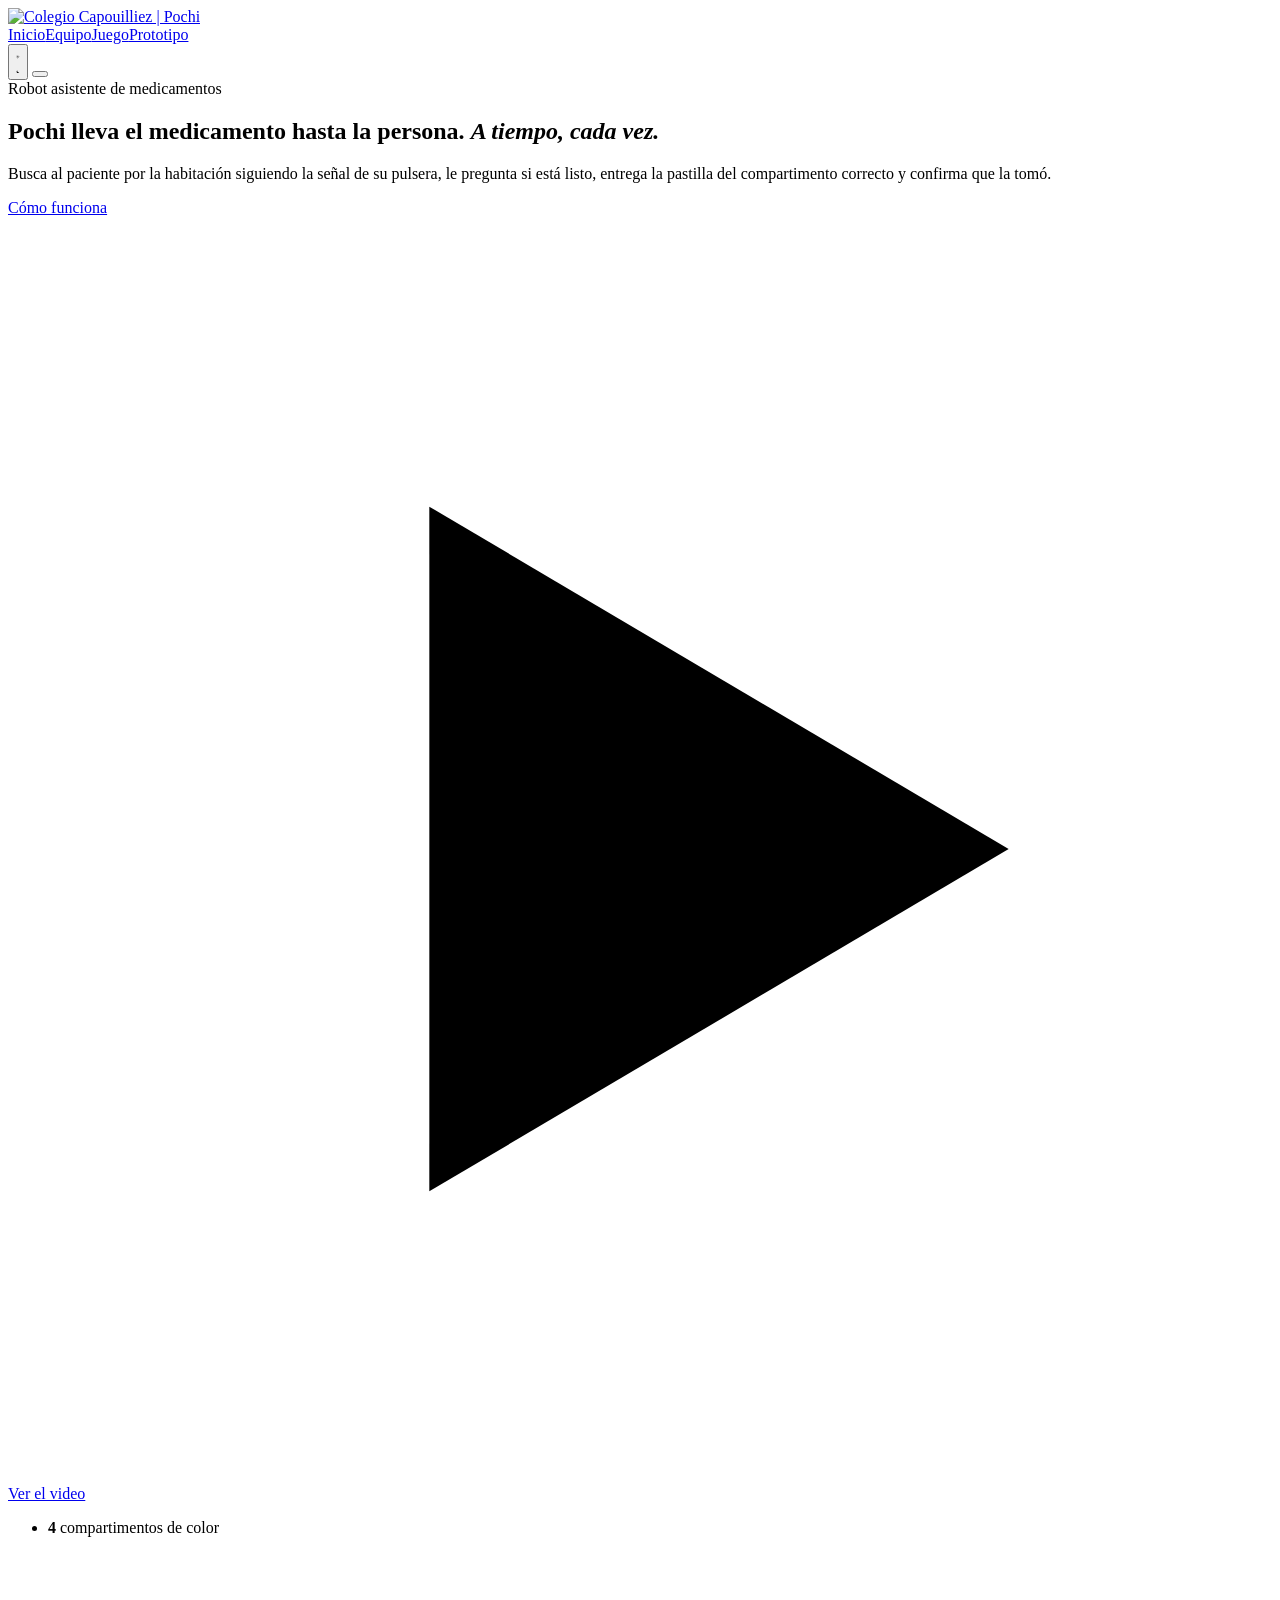
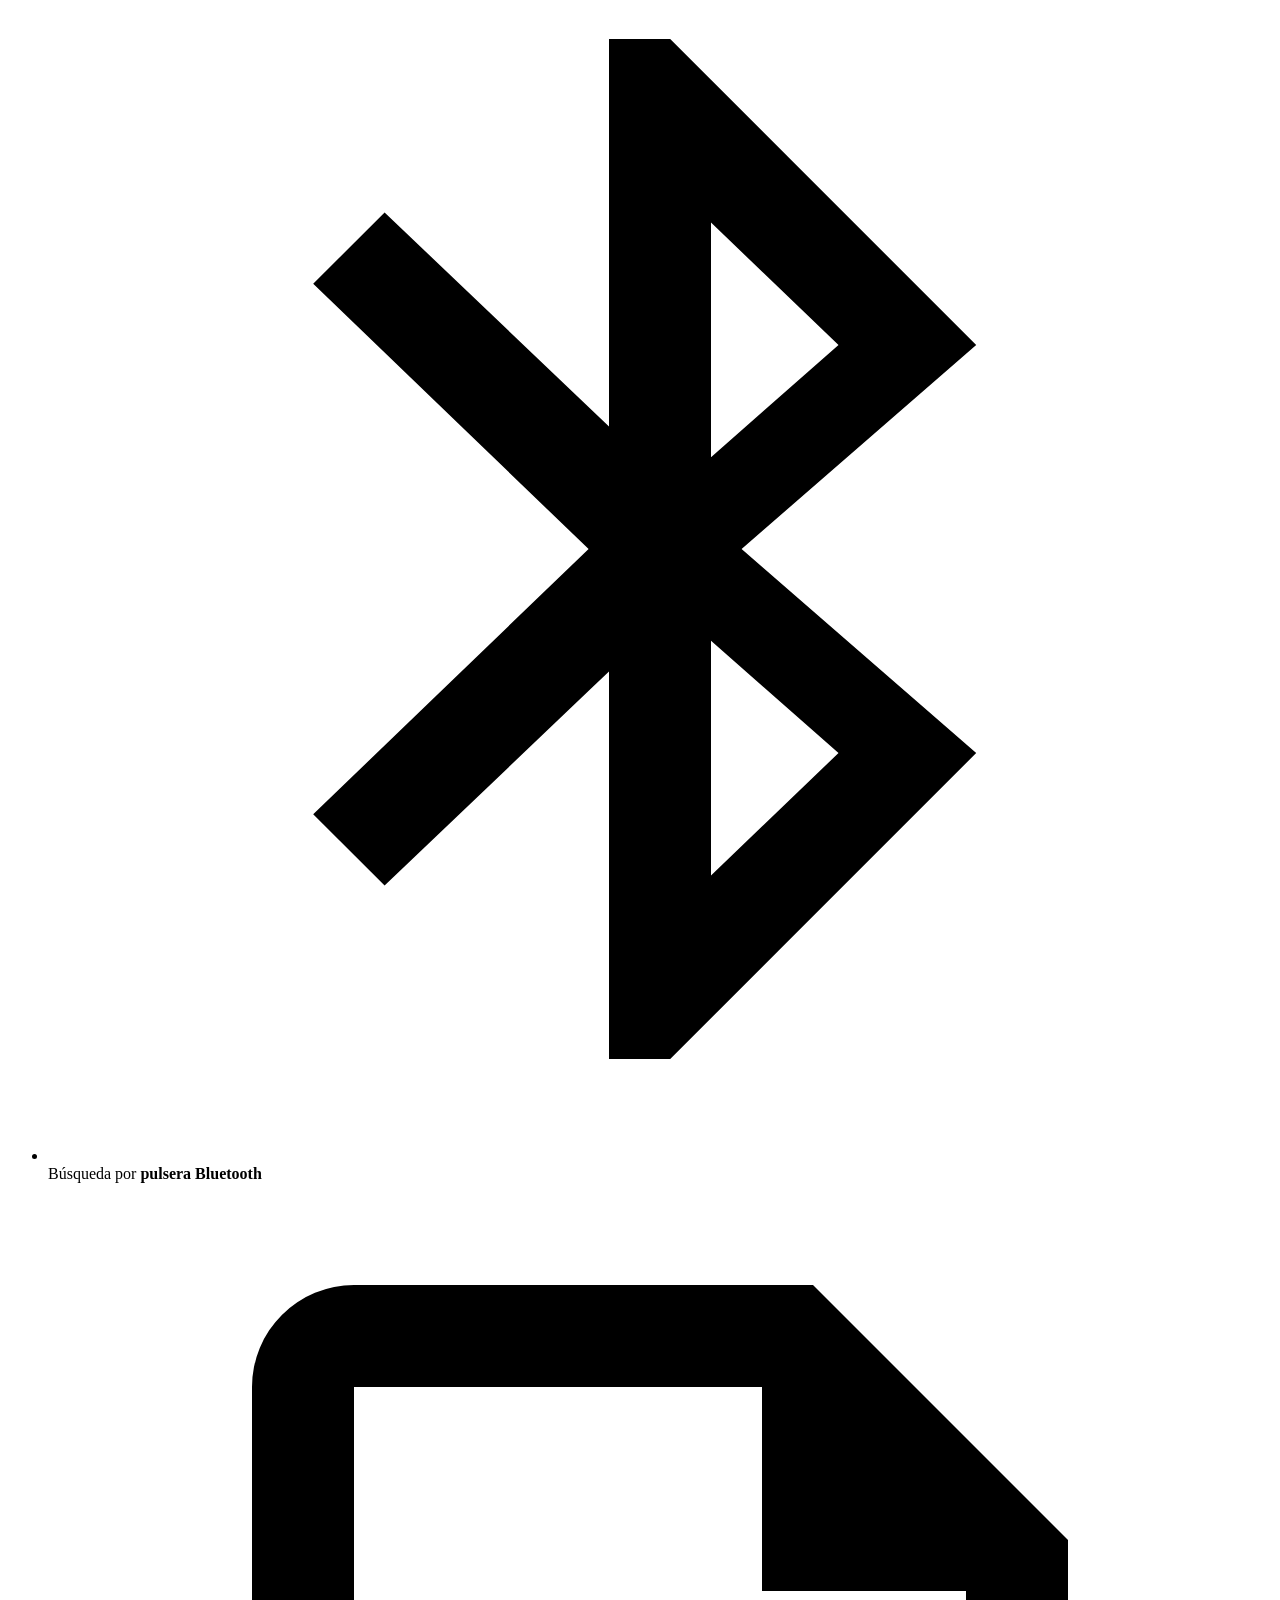
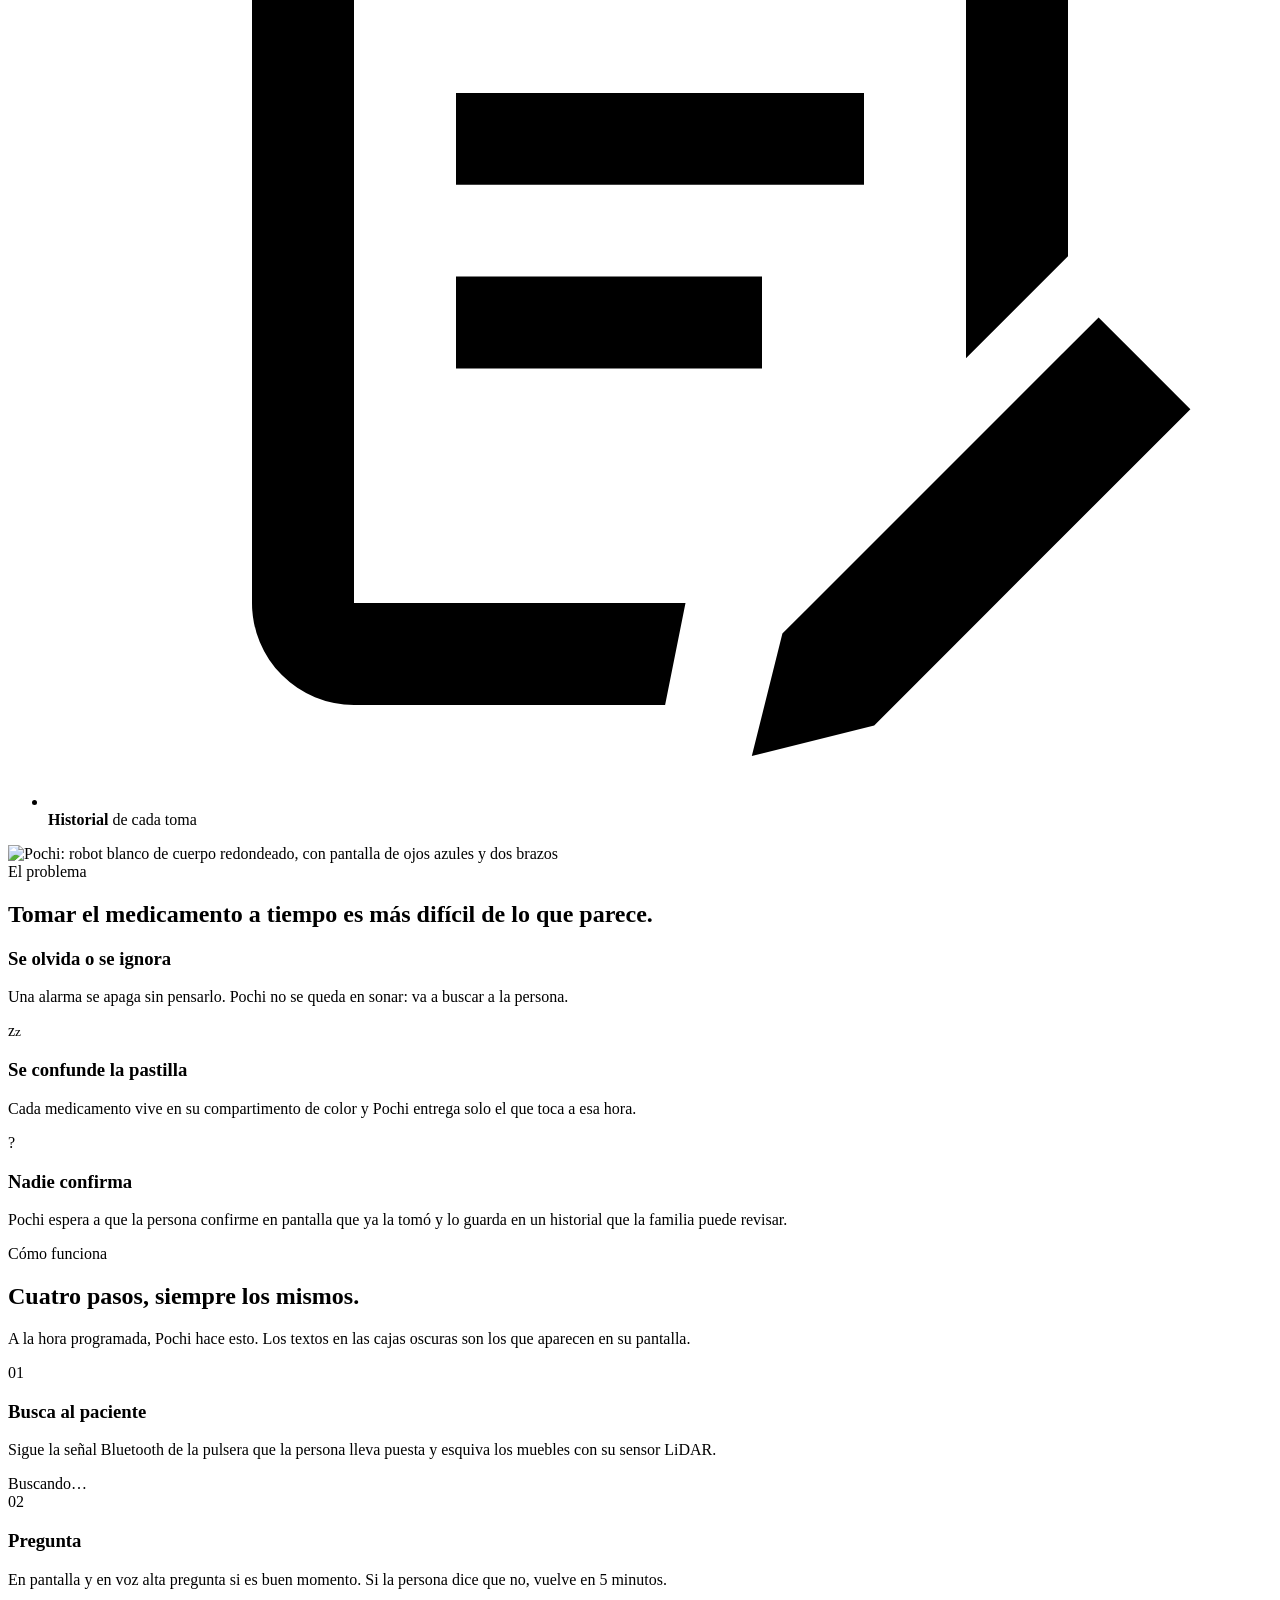
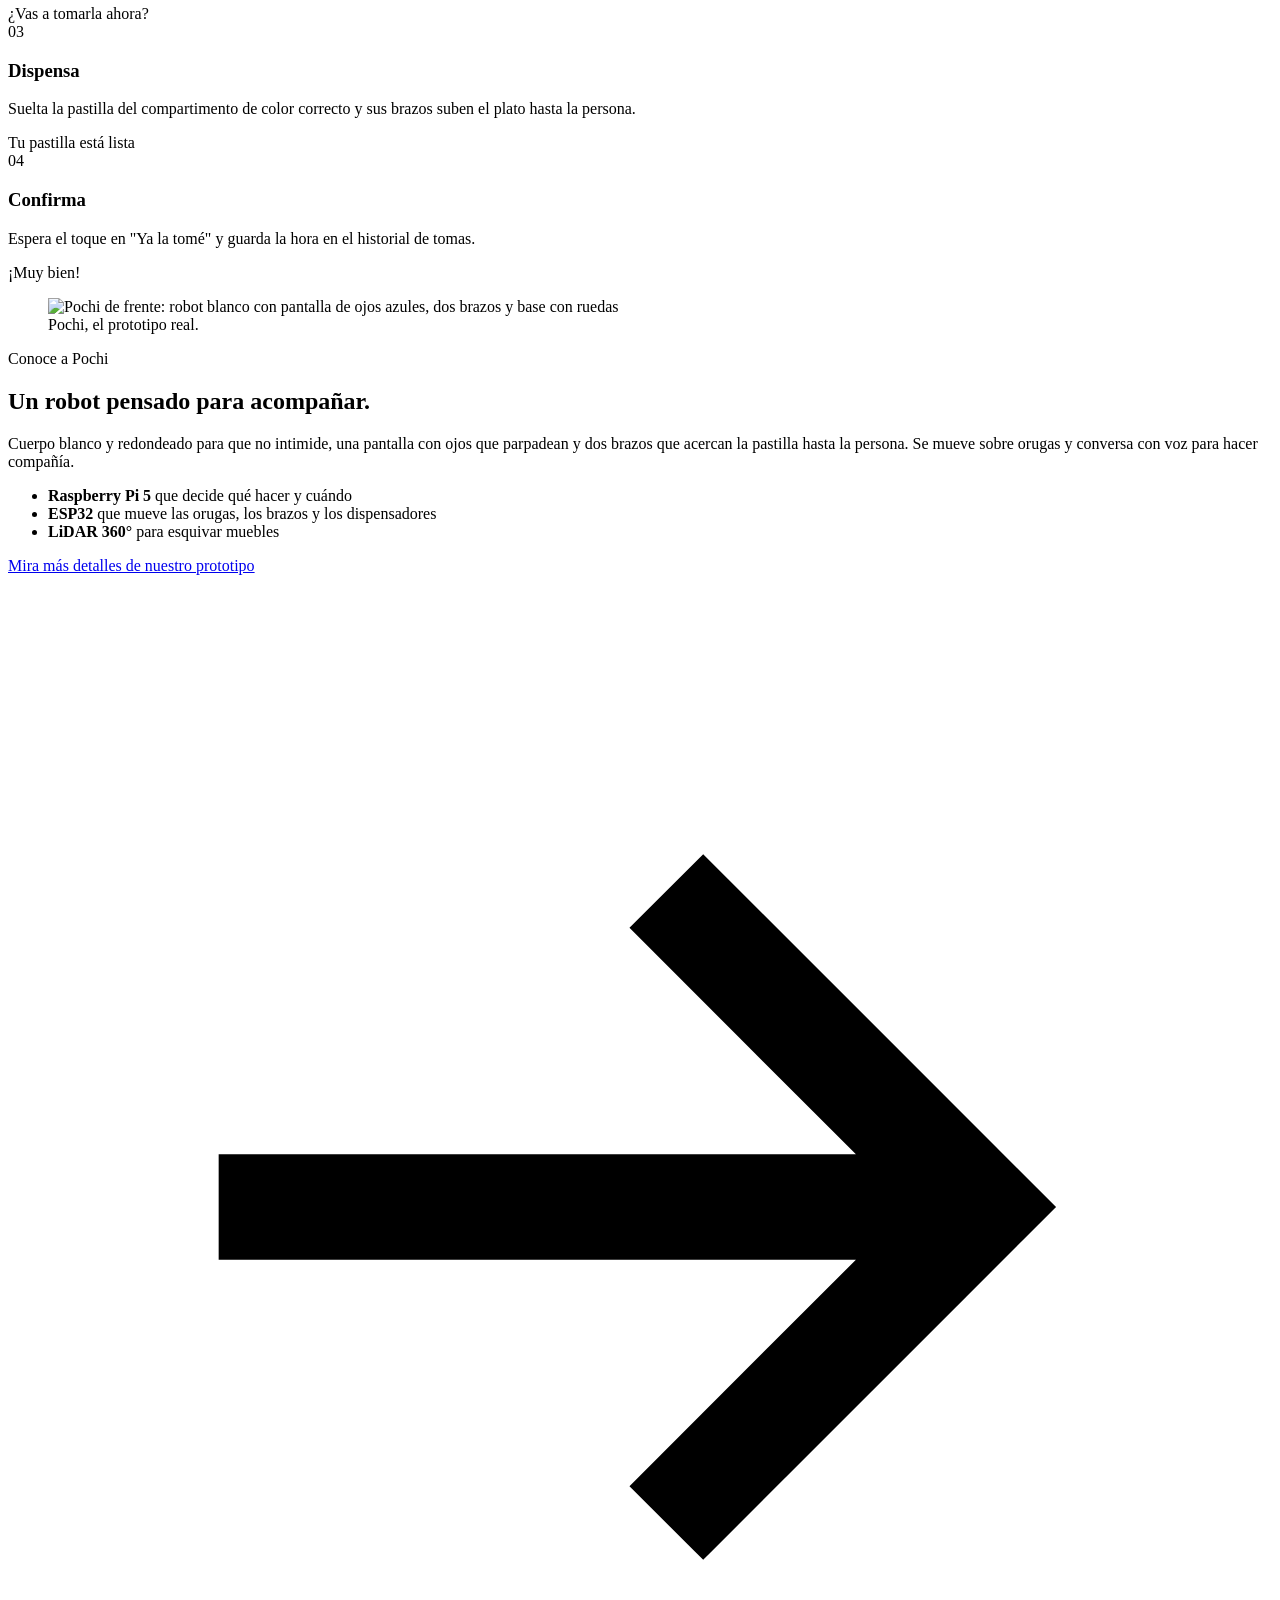
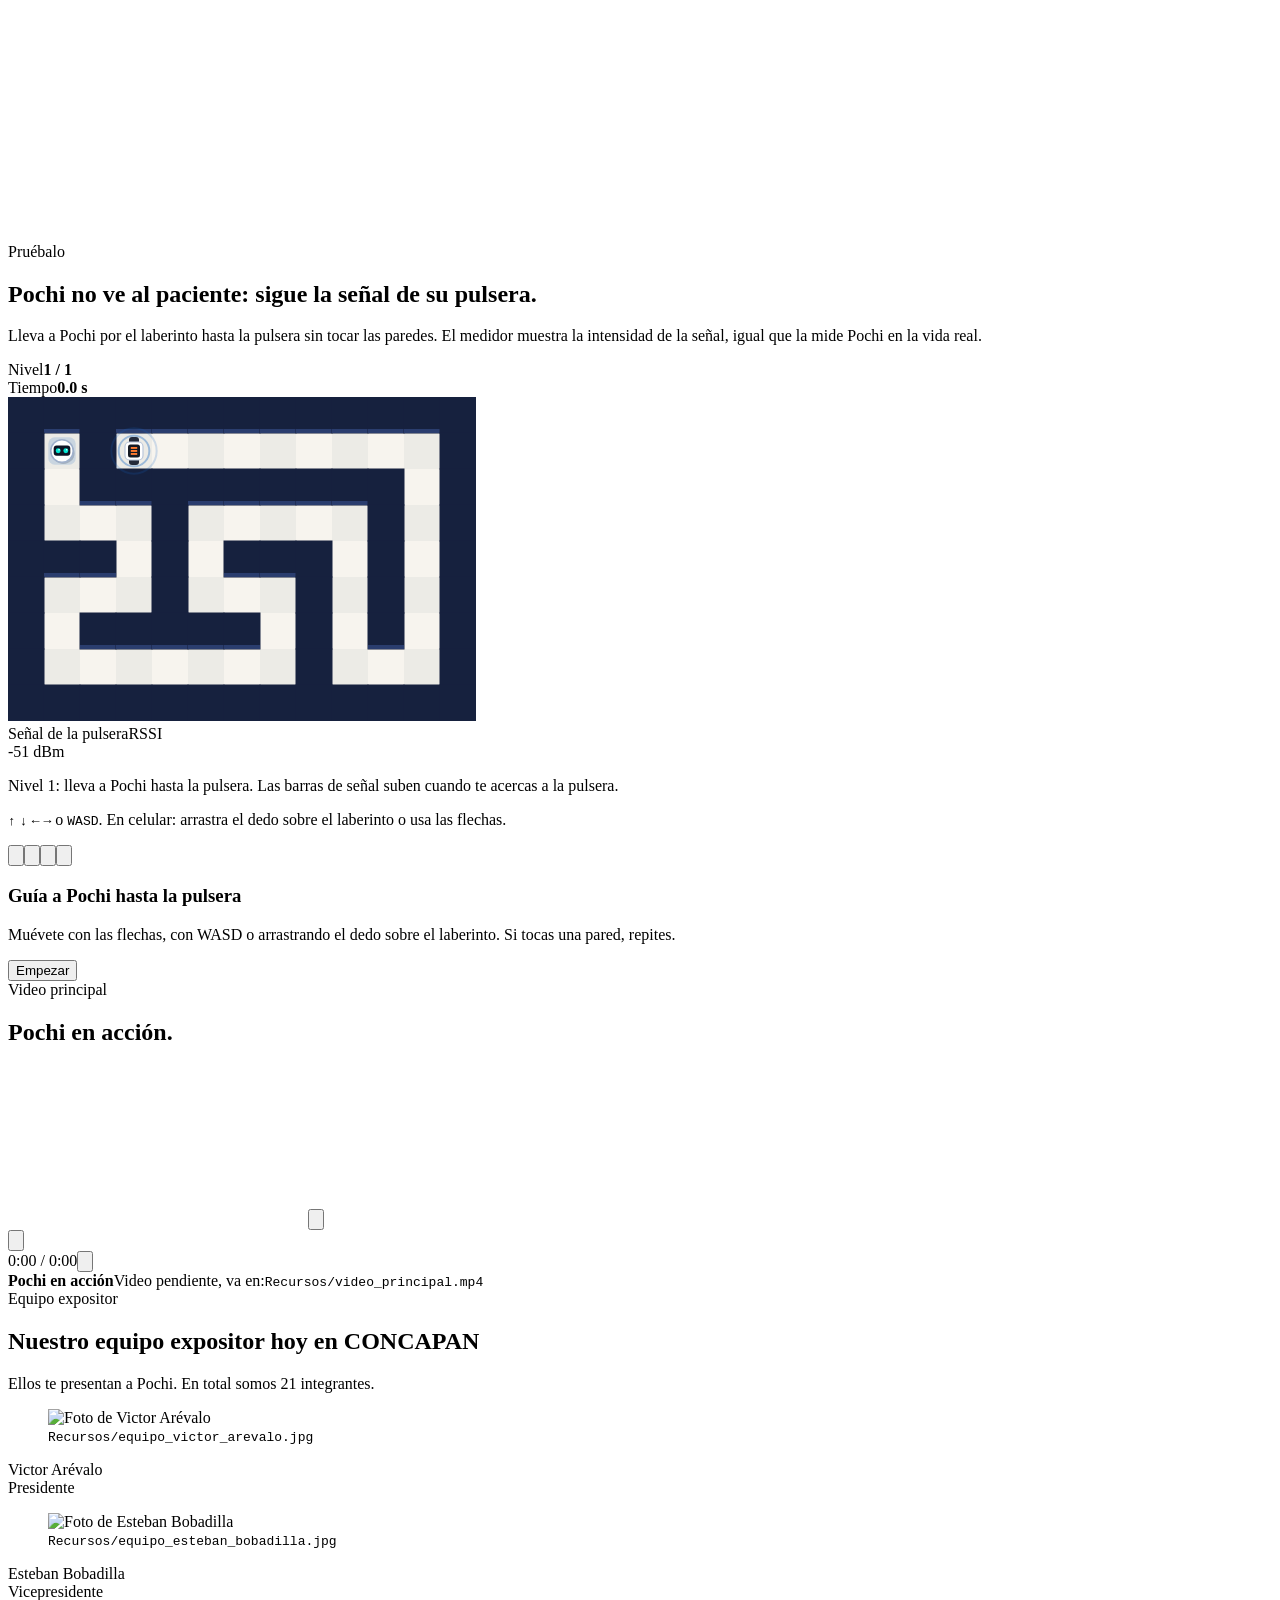
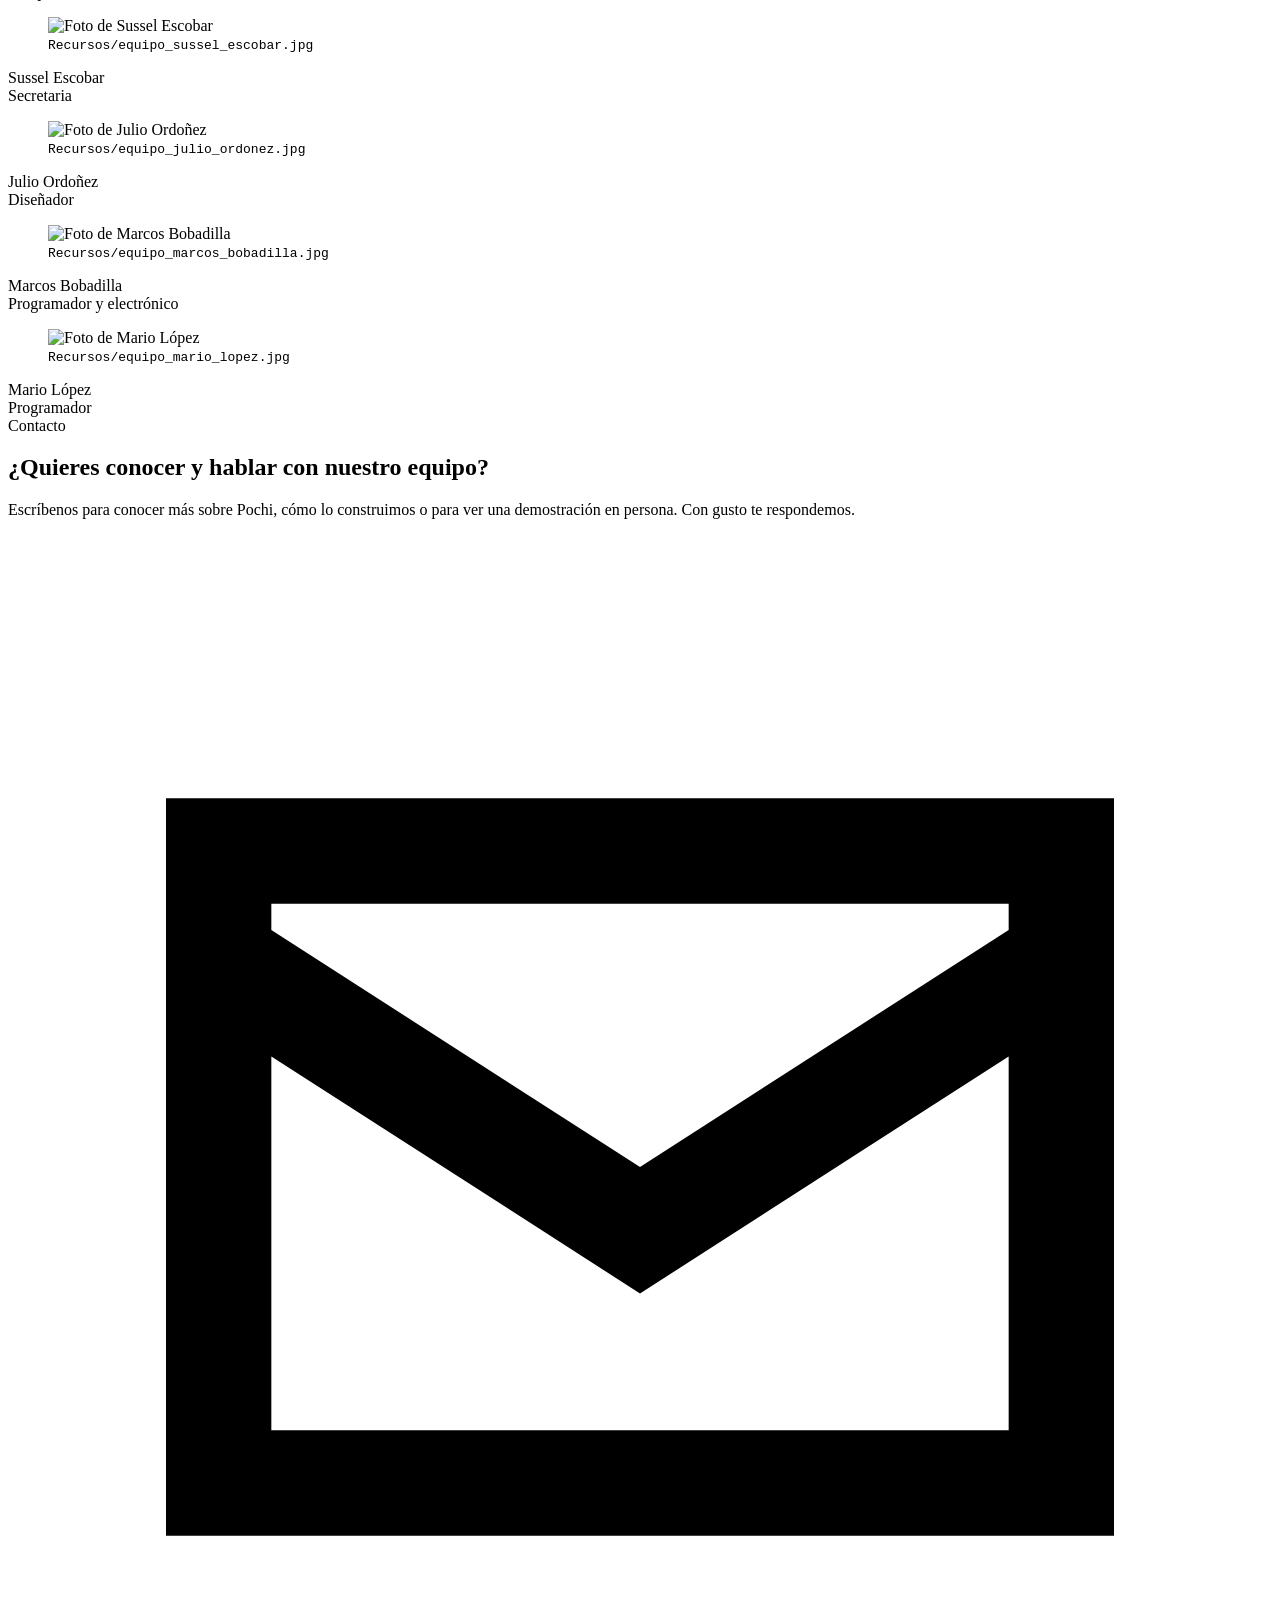
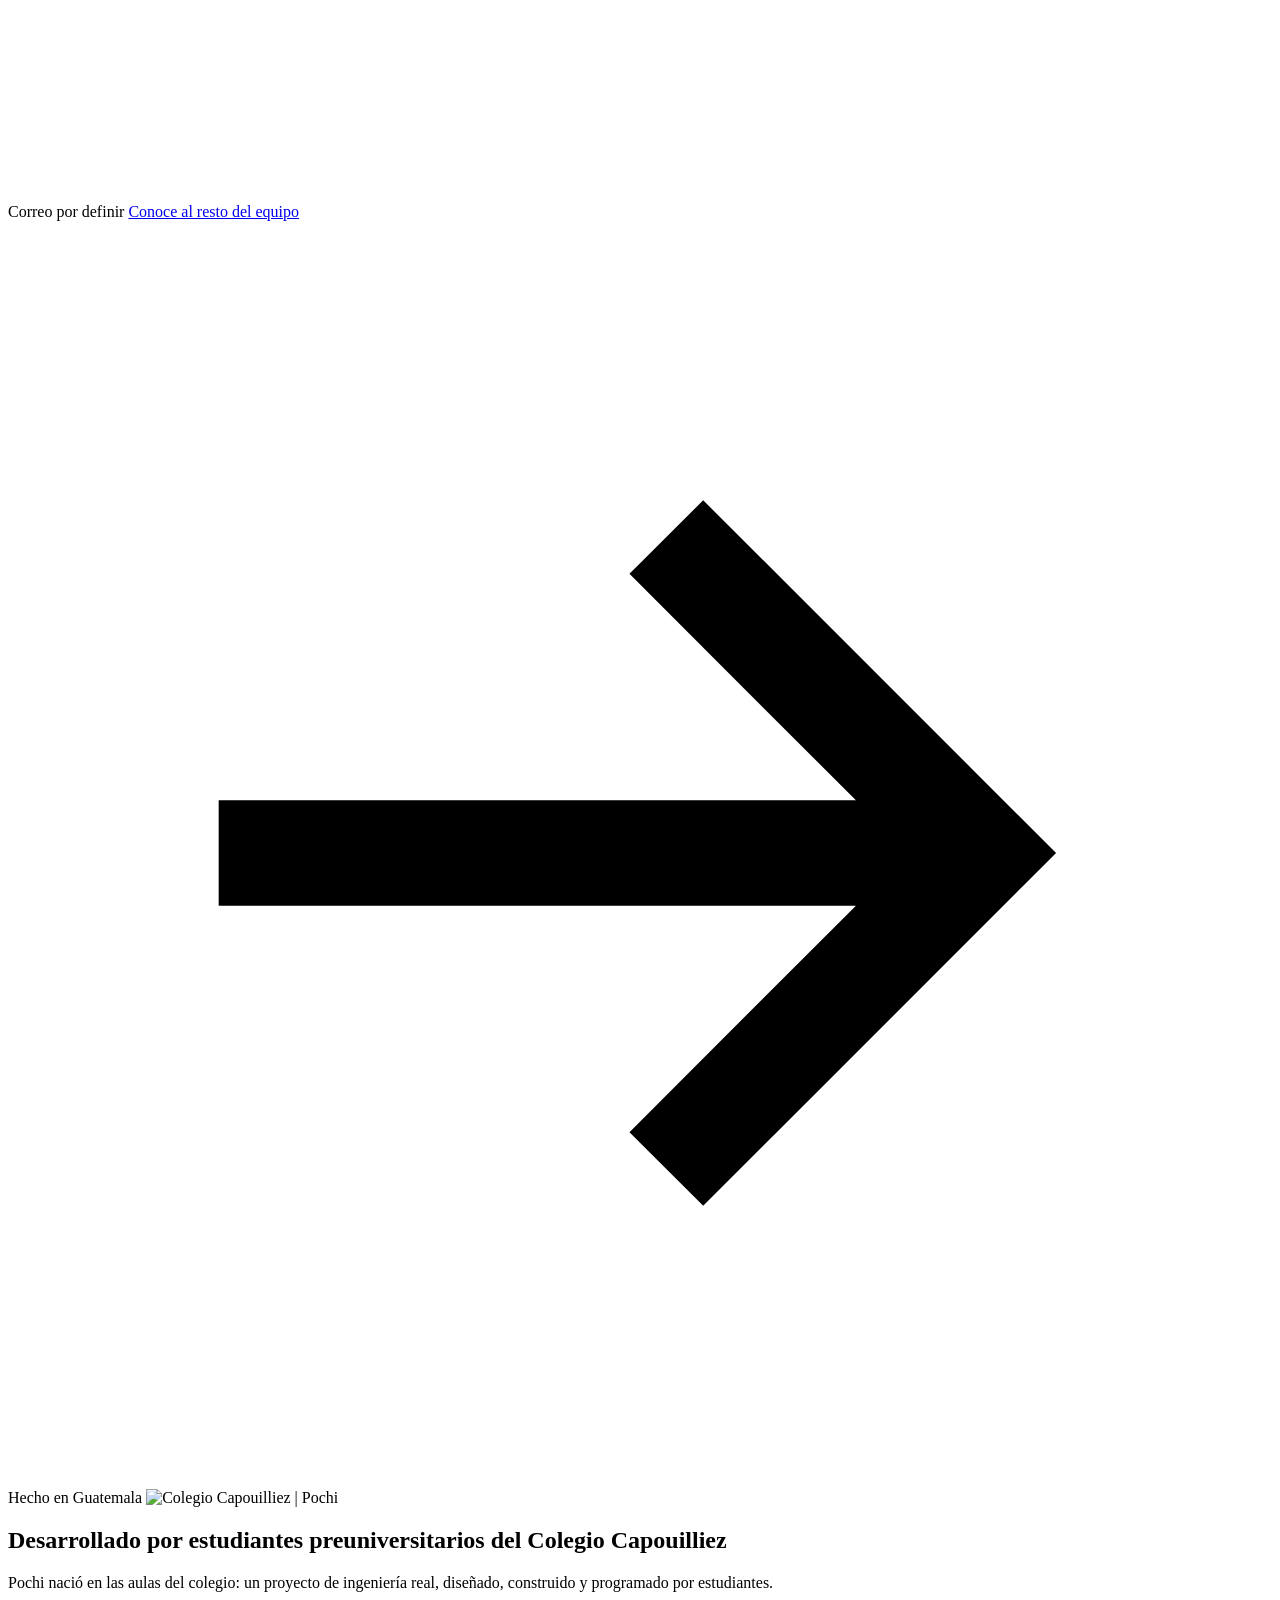
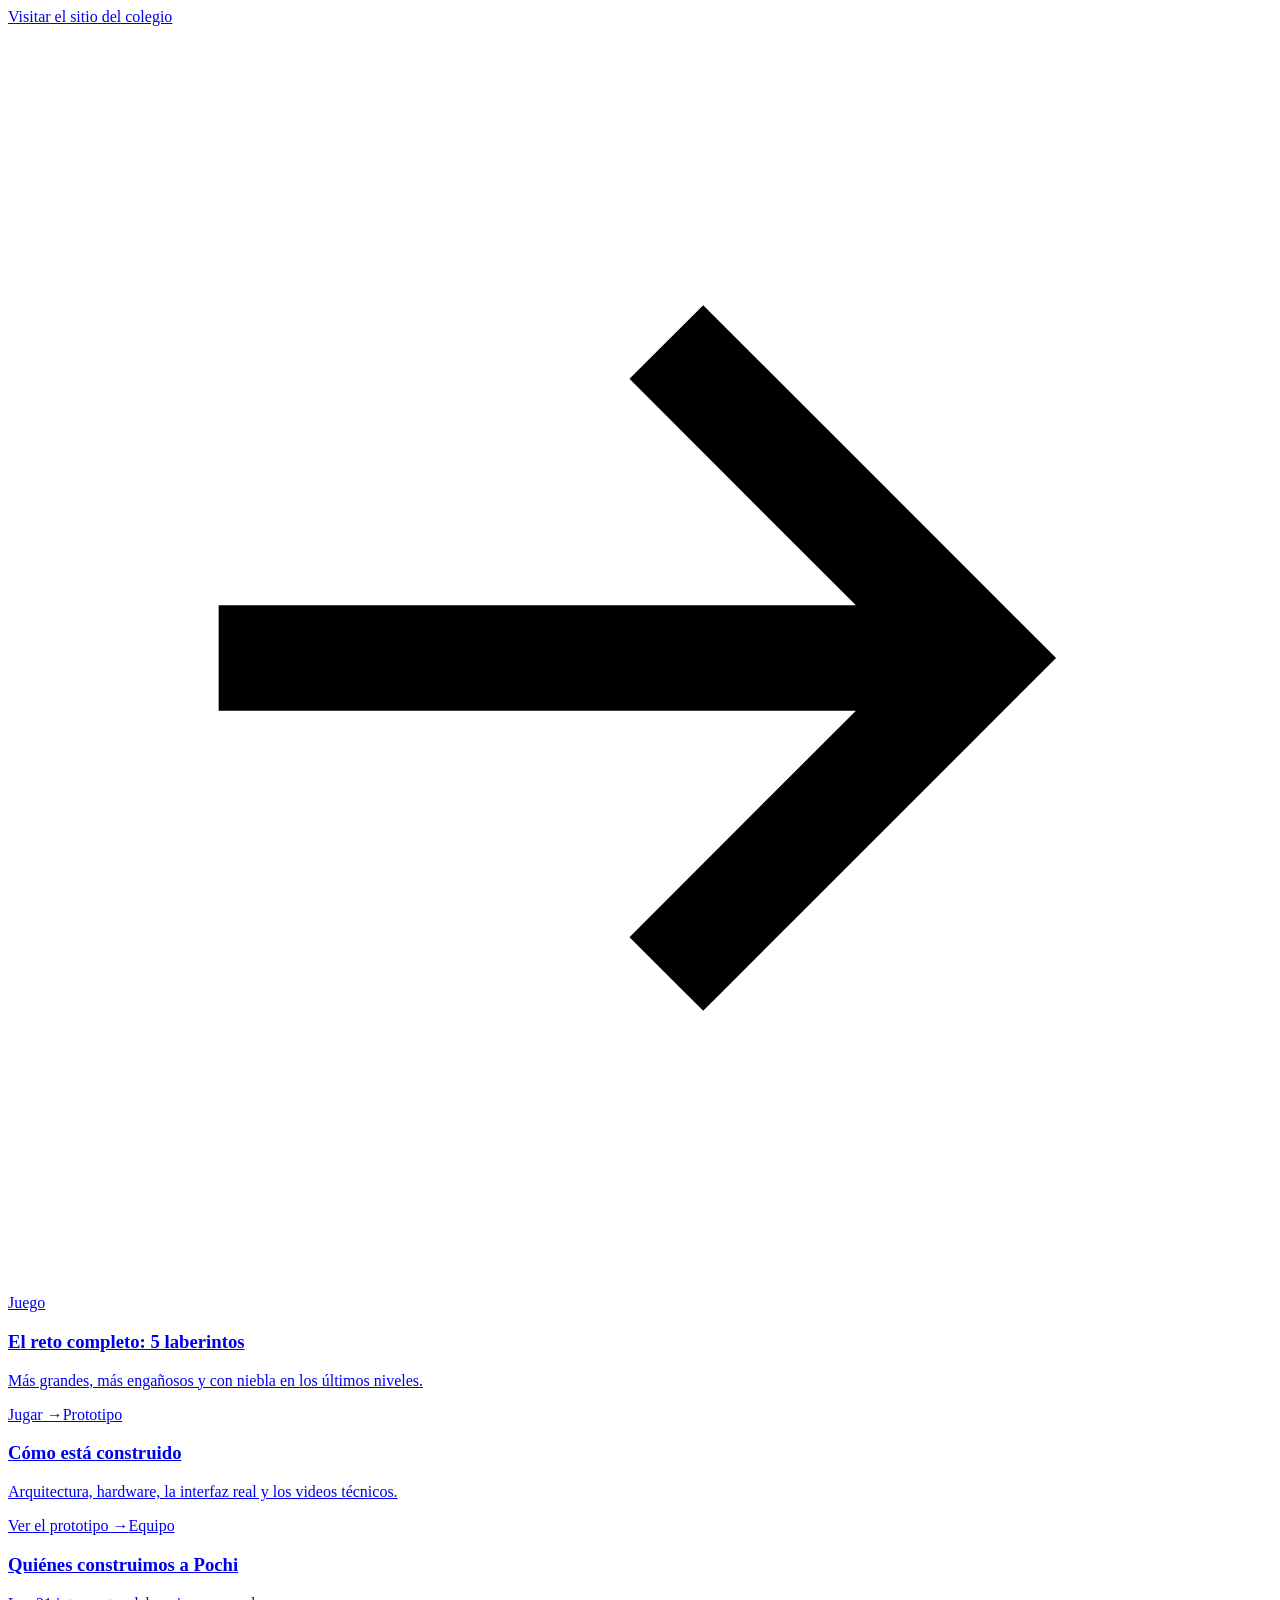
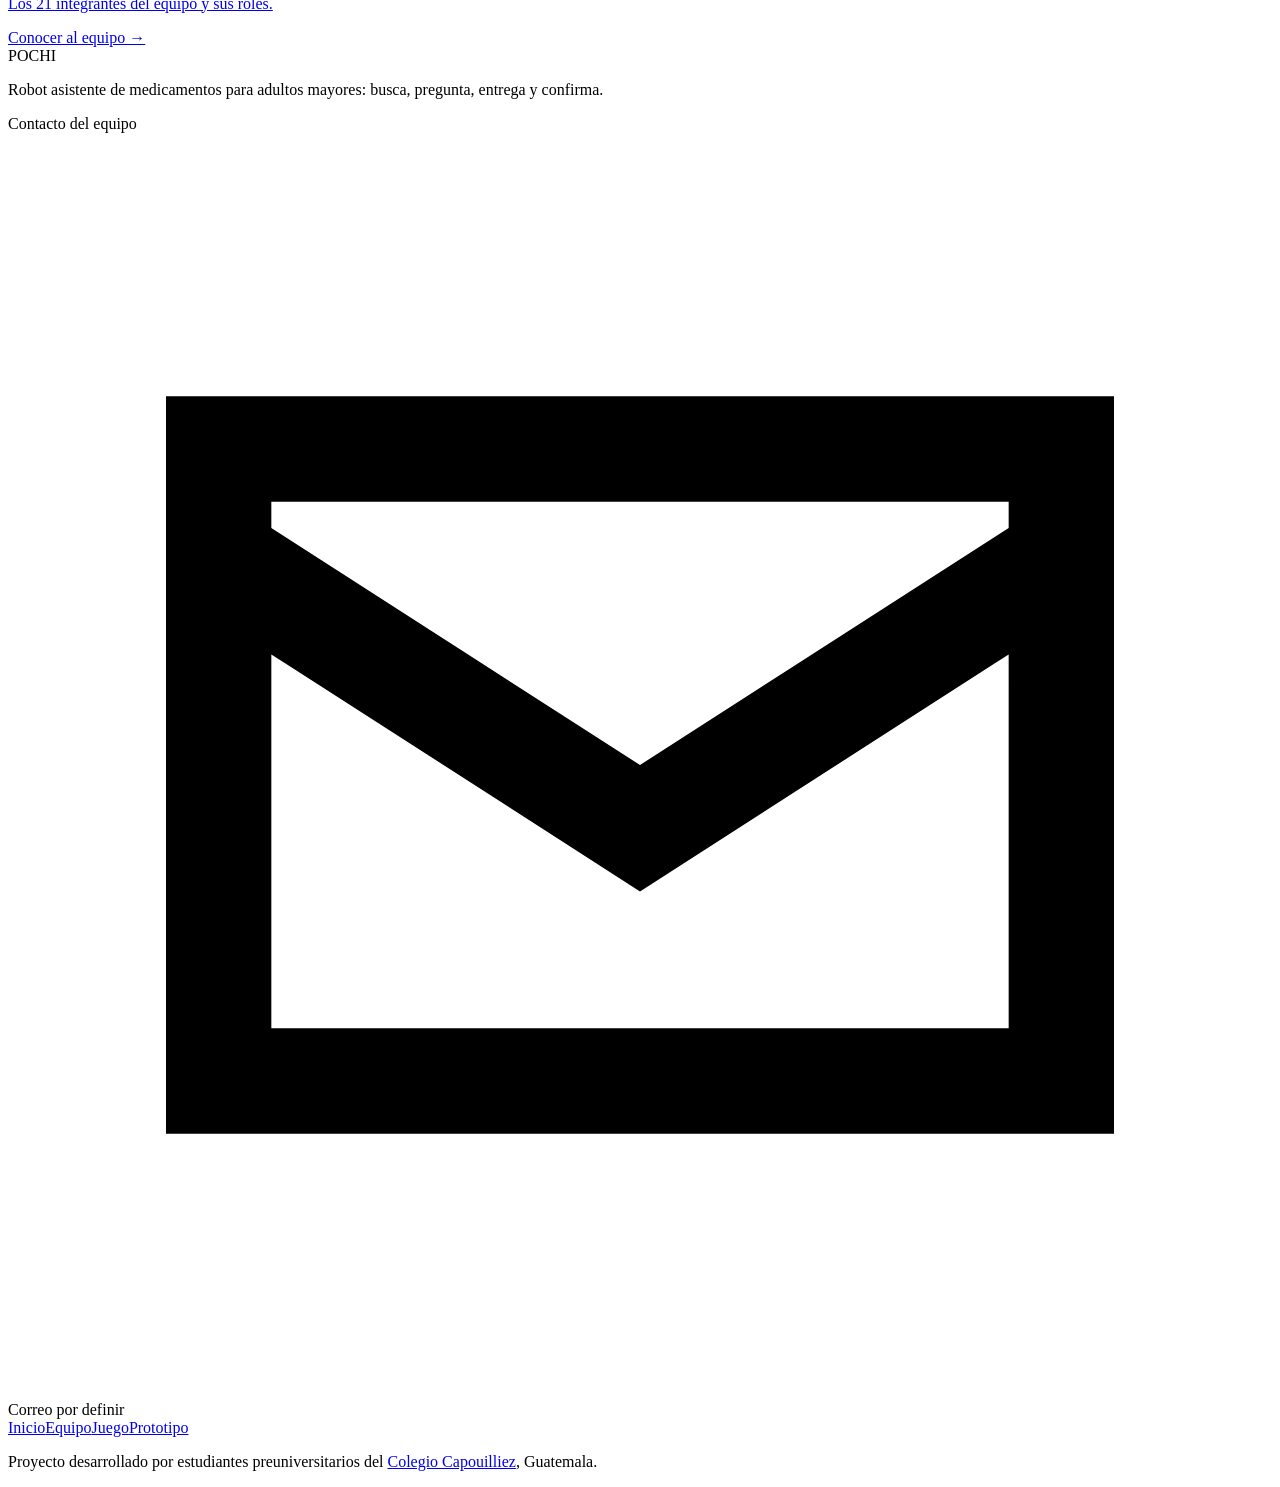
==== index.html @ cd53b0e2 "Add files via upload" ====
<!doctype html>
<html lang="es">
<head>
<meta charset="utf-8">
<meta name="viewport" content="width=device-width, initial-scale=1, viewport-fit=cover">
<meta name="claude:viewport-fit-sides" content="cover">
<title>Pochi</title>
<script>
/* Modo sol/luna guardado: se aplica antes de pintar para que no parpadee. */
(function(){ var m = 'sol'; try{ m = localStorage.getItem('pochi_modo') || 'sol'; }catch(e){}
  document.documentElement.setAttribute('data-modo', m === 'luna' ? 'luna' : 'sol');
  document.documentElement.classList.add('js'); })();
</script>
<meta name="description" content="Pochi: robot asistente que lleva el medicamento hasta el adulto mayor, a tiempo.">
<meta name="theme-color" content="#0f2a5c">
<link rel="preconnect" href="https://fonts.googleapis.com">
<link rel="preconnect" href="https://fonts.gstatic.com" crossorigin>
<link rel="stylesheet" href="https://fonts.googleapis.com/css2?family=Atkinson+Hyperlegible:ital,wght@0,400;0,700;1,400&family=JetBrains+Mono:wght@500;700&family=Lexend:wght@400;500;600;700&display=swap">
<link rel="stylesheet" href="css/comun.css">
<link rel="stylesheet" href="css/inicio.css">
</head>
<body>
<!-- ============ PANTALLA DE CARGA: la pantalla de Pochi parpadeando + barra azul (1.5 s) ============
     Recrea las dos imágenes de referencia de la pantalla real:
     ojos abiertos (círculo turquesa) y parpadeo (línea turquesa). -->
<div class="intro" id="intro" aria-hidden="true">
  <div class="intro-screen">
    <div class="intro-eyes" id="introEyes">
      <span class="ieye"><i></i></span>
      <span class="ieye"><i></i></span>
    </div>
  </div>
  <div class="intro-bar"><i id="introFill"></i></div>
</div>
<script>
/* Decide ANTES de pintar si se reproduce: primera entrada al inicio en
   esta visita, o se llegó tocando el logo del header. */
(function(){
  var play = location.hash === '#intro';
  try{ if(sessionStorage.getItem('pochi_intro') === '1'){ play = true; sessionStorage.removeItem('pochi_intro'); } }catch(e){}
  try{ if(!sessionStorage.getItem('pochi_intro_visto')){ play = true; } }catch(e){ play = true; }
  if(play){
    document.documentElement.classList.add('play-intro');
    document.getElementById('intro').classList.add('run');
  }
})();
</script>

<header class="site">
  <div class="nav-row">
    <a href="index.html#intro" class="brand" data-intro aria-label="Inicio: Colegio Capouilliez y Pochi">
      <img src="Recursos/logo_header.png" alt="Colegio Capouilliez | Pochi" width="663" height="128">
    </a>
    <nav class="links" id="navLinks" aria-label="Principal"><a href="index.html" aria-current="page">Inicio</a><a href="equipo.html">Equipo</a><a href="juego.html">Juego</a><a href="prototipo.html">Prototipo</a></nav>
    <div class="nav-tools">
      <button class="mode-toggle" id="modeToggle" type="button" aria-pressed="false" aria-label="Cambiar a modo luna" title="Cambiar a modo luna">
        <span class="knob" aria-hidden="true"></span>
        <span class="ico sun" aria-hidden="true"><svg viewBox="0 0 24 24"><circle cx="12" cy="12" r="4.6"/><path d="M11 1h2v3.2h-2zM11 19.8h2V23h-2zM1 11h3.2v2H1zM19.8 11H23v2h-3.2zM4.1 5.5l1.4-1.4 2.3 2.3-1.4 1.4zM16.2 17.6l1.4-1.4 2.3 2.3-1.4 1.4zM4.1 18.5l2.3-2.3 1.4 1.4-2.3 2.3zM16.2 6.4l2.3-2.3 1.4 1.4-2.3 2.3z"/></svg></span>
        <span class="ico moon" aria-hidden="true"><svg viewBox="0 0 24 24"><path d="M20.5 14.6A8.5 8.5 0 0 1 9.4 3.5a8.6 8.6 0 1 0 11.1 11.1z"/></svg></span>
      </button>
      <button class="nav-toggle" id="navToggle" type="button" aria-expanded="false" aria-controls="navLinks" aria-label="Abrir menú"><span></span><span></span><span></span></button>
    </div>
  </div>
</header>
<main id="contenido">
<div class="wrap">
  <section class="hero" aria-labelledby="titulo">
    <div class="reveal">
      <span class="eyebrow">Robot asistente de medicamentos</span>
      <h1 id="titulo">Pochi lleva el medicamento hasta la persona. <em>A tiempo, cada vez.</em></h1>
      <p class="lead">Busca al paciente por la habitación siguiendo la señal de su pulsera, le pregunta si está listo, entrega la pastilla del compartimento correcto y confirma que la tomó.</p>
      <div class="cta-row">
        <a class="btn btn-primary" href="#como-funciona">Cómo funciona</a>
        <a class="btn btn-ghost" href="#video"><svg viewBox="0 0 24 24" aria-hidden="true"><path d="M8 5.5v13l11-6.5z"/></svg>Ver el video</a>
      </div>
      <ul class="hero-facts">
        <li class="fact-comp"><span><b>4</b> compartimentos de color</span>
          <span class="comp-dots" aria-label="Verde, marrón, rojo y morado"><i style="--c:#2e9e4f" title="Verde"></i><i style="--c:#8b5a2b" title="Marrón"></i><i style="--c:#e53935" title="Rojo"></i><i style="--c:#7b3fbf" title="Morado"></i></span></li>
        <li><svg class="fact-ico bt" viewBox="0 0 24 24" aria-hidden="true"><path d="M11 2h1.2l6 6-4.6 4 4.6 4-6 6H11v-7.6l-4.4 4.2-1.4-1.4 5.4-5.2-5.4-5.2 1.4-1.4L11 9.6zm2 3.6v4.6l2.5-2.2zm0 8.2v4.6l2.5-2.4z"/></svg><span>Búsqueda por <b>pulsera Bluetooth</b></span></li>
        <li><svg class="fact-ico" viewBox="0 0 24 24" aria-hidden="true"><path d="M6 2h9l5 5v6.2l-2 2V8h-4V4H6v16h6.5l-.4 2H6a2 2 0 0 1-2-2V4a2 2 0 0 1 2-2zm2 8h8v1.8H8zm0 3.6h6v1.8H8zM20.6 14.4l1.8 1.8-6.2 6.2-2.4.6.6-2.4z"/></svg><span><b>Historial</b> de cada toma</span></li>
      </ul>
    </div>
    <div class="hero-visual reveal">
      <img class="hero-photo" src="Recursos/pochi_hero.png" alt="Pochi: robot blanco de cuerpo redondeado, con pantalla de ojos azules y dos brazos" loading="lazy">
    </div>
  </section>

  <section class="section tight" aria-labelledby="t-problema">
    <div class="reveal">
      <span class="eyebrow">El problema</span>
      <h2 class="h2" id="t-problema">Tomar el medicamento a tiempo es más difícil de lo que parece.</h2>
    </div>
    <div class="grid-3">
      <article class="card pad prob reveal"><h3>Se olvida o se ignora</h3><p>Una alarma se apaga sin pensarlo. Pochi no se queda en sonar: va a buscar a la persona.</p>
        <div class="ill ill-clock" aria-hidden="true"><span class="bell l"></span><span class="bell r"></span><span class="face"><i class="hh"></i><i class="mh"></i></span><span class="leg l"></span><span class="leg r"></span><span class="zz">z<small>z</small></span></div></article>
      <article class="card pad prob reveal"><h3>Se confunde la pastilla</h3><p>Cada medicamento vive en su compartimento de color y Pochi entrega solo el que toca a esa hora.</p>
        <div class="ill ill-pills" aria-hidden="true"><span class="cap" style="--a:#2e9e4f;--b:#bfe8cc;--r:-28deg;--x:-46px"></span><span class="cap" style="--a:#e53935;--b:#ffd0cc;--r:8deg;--x:0px"></span><span class="cap" style="--a:#7b3fbf;--b:#e2d1f5;--r:38deg;--x:46px"></span><span class="q">?</span></div></article>
      <article class="card pad prob reveal"><h3>Nadie confirma</h3><p>Pochi espera a que la persona confirme en pantalla que ya la tomó y lo guarda en un historial que la familia puede revisar.</p>
        <div class="ill ill-list" aria-hidden="true"><span class="clip"></span><span class="row ok"><i></i><b></b></span><span class="row ok"><i></i><b></b></span><span class="row no"><i></i><b></b></span></div></article>
    </div>
  </section>

  <section class="section" id="como-funciona" aria-labelledby="t-como">
    <div class="reveal">
      <span class="eyebrow">Cómo funciona</span>
      <h2 class="h2" id="t-como">Cuatro pasos, siempre los mismos.</h2>
      <p class="lead">A la hora programada, Pochi hace esto. Los textos en las cajas oscuras son los que aparecen en su pantalla.</p>
    </div>
    <div class="steps">
      <article class="card step reveal"><span class="step-n">01</span><h3>Busca al paciente</h3><p>Sigue la señal Bluetooth de la pulsera que la persona lleva puesta y esquiva los muebles con su sensor LiDAR.</p><span class="screen-chip">Buscando…</span></article>
      <article class="card step reveal"><span class="step-n">02</span><h3>Pregunta</h3><p>En pantalla y en voz alta pregunta si es buen momento. Si la persona dice que no, vuelve en 5 minutos.</p><span class="screen-chip">¿Vas a tomarla ahora?</span></article>
      <article class="card step reveal"><span class="step-n">03</span><h3>Dispensa</h3><p>Suelta la pastilla del compartimento de color correcto y sus brazos suben el plato hasta la persona.</p><span class="screen-chip">Tu pastilla está lista</span></article>
      <article class="card step reveal"><span class="step-n">04</span><h3>Confirma</h3><p>Espera el toque en "Ya la tomé" y guarda la hora en el historial de tomas.</p><span class="screen-chip">¡Muy bien!</span></article>
    </div>
  </section>

  <section class="section tight" id="conoce" aria-labelledby="t-conoce">
    <div class="meet">
      <figure class="pochi-frame reveal" data-from="left">
        <img src="Recursos/pochi_frente.jpg" alt="Pochi de frente: robot blanco con pantalla de ojos azules, dos brazos y base con ruedas" loading="lazy" width="969" height="1098">
        <figcaption>Pochi, el prototipo real.</figcaption>
      </figure>
      <div class="meet-text reveal" data-from="right">
        <span class="eyebrow">Conoce a Pochi</span>
        <h2 class="h2" id="t-conoce">Un robot pensado para acompañar.</h2>
        <p class="lead">Cuerpo blanco y redondeado para que no intimide, una pantalla con ojos que parpadean y dos brazos que acercan la pastilla hasta la persona. Se mueve sobre orugas y conversa con voz para hacer compañía.</p>
        <ul class="meet-list">
          <li><b>Raspberry Pi 5</b> que decide qué hacer y cuándo</li>
          <li><b>ESP32</b> que mueve las orugas, los brazos y los dispensadores</li>
          <li><b>LiDAR 360°</b> para esquivar muebles</li>
        </ul>
        <a class="btn btn-primary" href="prototipo.html">Mira más detalles de nuestro prototipo <svg viewBox="0 0 24 24" aria-hidden="true"><path d="M13.2 5.3 19.9 12l-6.7 6.7-1.4-1.4 4.3-4.3H4v-2h12.1l-4.3-4.3z"/></svg></a>
      </div>
    </div>
  </section>

  <section class="section tight" id="demo" aria-labelledby="t-demo">
    <div class="reveal">
      <span class="eyebrow">Pruébalo</span>
      <h2 class="h2" id="t-demo">Pochi no ve al paciente: sigue la señal de su pulsera.</h2>
      <p class="lead">Lleva a Pochi por el laberinto hasta la pulsera sin tocar las paredes. El medidor muestra la intensidad de la señal, igual que la mide Pochi en la vida real.</p>
    </div>
    <div class="game reveal" id="demoGame">
  <div class="g-top">
    <div class="g-stats">
      <div class="g-stat"><span>Nivel</span><b data-g="level">1 / 1</b></div>
      <div class="g-stat"><span>Tiempo</span><b data-g="time">0.0 s</b></div>
      
    </div>
    
  </div>
  <div class="g-body">
    <div class="g-stage"><canvas class="g-canvas" width="468" height="324" aria-label="Laberinto: lleva a Pochi hasta la pulsera sin tocar las paredes"></canvas></div>
    <div class="g-side">
      <div class="g-panel">
        <div class="g-label"><span>Señal de la pulsera</span><span>RSSI</span></div>
        <div class="sig"><div class="sig-bars weak"><i class="on"></i><i></i><i></i><i></i><i></i></div><span class="sig-dbm">−95 dBm</span></div>
      </div>
      <p class="g-msg" aria-live="polite"></p>
      <p class="g-help"><kbd>↑</kbd> <kbd>↓</kbd> <kbd>←</kbd> <kbd>→</kbd> o <kbd>W</kbd><kbd>A</kbd><kbd>S</kbd><kbd>D</kbd>. En celular: arrastra el dedo sobre el laberinto o usa las flechas.</p>
      <div class="dpad" aria-label="Control táctil"><button type="button" data-dir="up" aria-label="Arriba"><svg viewBox="0 0 24 24"><path d="M12 6l7 9H5z"/></svg></button><button type="button" data-dir="left" aria-label="Izquierda"><svg viewBox="0 0 24 24"><path d="M6 12l9-7v14z"/></svg></button><span class="dpad-c"><span class="eyes eyes-sm"><span class="eye"><i></i></span><span class="eye"><i></i></span></span></span><button type="button" data-dir="right" aria-label="Derecha"><svg viewBox="0 0 24 24"><path d="M18 12l-9 7V5z"/></svg></button><button type="button" data-dir="down" aria-label="Abajo"><svg viewBox="0 0 24 24"><path d="M12 18l-7-9h14z"/></svg></button></div>
    </div>
  </div>
  <div class="g-modal" hidden></div>
  
</div>
  </section>

  <section class="section" id="video" aria-labelledby="t-video">
    <div class="reveal">
      <span class="eyebrow">Video principal</span>
      <h2 class="h2" id="t-video">Pochi en acción.</h2>
    </div>
    <div class="reveal" style="margin-top:28px">
      <div class="player" data-src="Recursos/video_principal.mp4" data-poster="Recursos/video_principal_portada.jpg" data-title="Pochi en acción"></div>
    </div>
  </section>

  <section class="section tight" aria-labelledby="t-equipo">
    <div class="reveal">
      <span class="eyebrow">Equipo expositor</span>
      <h2 class="h2" id="t-equipo">Nuestro equipo expositor hoy en CONCAPAN</h2>
      <p class="lead">Ellos te presentan a Pochi. En total somos 21 integrantes.</p>
    </div>
    <div class="team-grid expo"><article class="card member reveal"><figure class="media"><img src="Recursos/equipo_victor_arevalo.jpg" alt="Foto de Victor Arévalo" loading="lazy" onerror="this.parentNode.classList.add('missing')"><figcaption class="media-missing"><code>Recursos/equipo_victor_arevalo.jpg</code></figcaption></figure><div><div class="member-name">Victor Arévalo</div><span class="member-role">Presidente</span></div></article><article class="card member reveal"><figure class="media"><img src="Recursos/equipo_esteban_bobadilla.jpg" alt="Foto de Esteban Bobadilla" loading="lazy" onerror="this.parentNode.classList.add('missing')"><figcaption class="media-missing"><code>Recursos/equipo_esteban_bobadilla.jpg</code></figcaption></figure><div><div class="member-name">Esteban Bobadilla</div><span class="member-role">Vicepresidente</span></div></article><article class="card member reveal"><figure class="media"><img src="Recursos/equipo_sussel_escobar.jpg" alt="Foto de Sussel Escobar" loading="lazy" onerror="this.parentNode.classList.add('missing')"><figcaption class="media-missing"><code>Recursos/equipo_sussel_escobar.jpg</code></figcaption></figure><div><div class="member-name">Sussel Escobar</div><span class="member-role">Secretaria</span></div></article><article class="card member reveal"><figure class="media"><img src="Recursos/equipo_julio_ordonez.jpg" alt="Foto de Julio Ordoñez" loading="lazy" onerror="this.parentNode.classList.add('missing')"><figcaption class="media-missing"><code>Recursos/equipo_julio_ordonez.jpg</code></figcaption></figure><div><div class="member-name">Julio Ordoñez</div><span class="member-role">Diseñador</span></div></article><article class="card member reveal"><figure class="media"><img src="Recursos/equipo_marcos_bobadilla.jpg" alt="Foto de Marcos Bobadilla" loading="lazy" onerror="this.parentNode.classList.add('missing')"><figcaption class="media-missing"><code>Recursos/equipo_marcos_bobadilla.jpg</code></figcaption></figure><div><div class="member-name">Marcos Bobadilla</div><span class="member-role">Programador y electrónico</span></div></article><article class="card member reveal"><figure class="media"><img src="Recursos/equipo_mario_lopez.jpg" alt="Foto de Mario López" loading="lazy" onerror="this.parentNode.classList.add('missing')"><figcaption class="media-missing"><code>Recursos/equipo_mario_lopez.jpg</code></figcaption></figure><div><div class="member-name">Mario López</div><span class="member-role">Programador</span></div></article></div>
    <div class="contact-panel reveal">
      <div class="cp-text">
        <span class="eyebrow">Contacto</span>
        <h2 class="h2">¿Quieres conocer y hablar con nuestro equipo?</h2>
        <p>Escríbenos para conocer más sobre Pochi, cómo lo construimos o para ver una demostración en persona. Con gusto te respondemos.</p>
      </div>
      <div class="cp-actions">
        <span class="cp-mail pending"><svg viewBox="0 0 24 24" aria-hidden="true"><path d="M3 5h18v14H3zm2 2v.5l7 4.5 7-4.5V7zm0 2.9V17h14V9.9l-7 4.5z"/></svg><span>Correo por definir</span></span>
        <a class="btn btn-ghost" href="equipo.html">Conoce al resto del equipo <svg viewBox="0 0 24 24" aria-hidden="true"><path d="M13.2 5.3 19.9 12l-6.7 6.7-1.4-1.4 4.3-4.3H4v-2h12.1l-4.3-4.3z"/></svg></a>
      </div>
    </div>
  </section>

  <section class="section tight" aria-labelledby="t-colegio">
    <div class="school-feature reveal">
      <div class="sf-top">
        <span class="sf-kicker">Hecho en Guatemala</span>
        <img src="Recursos/logo_header.png" alt="Colegio Capouilliez | Pochi" width="663" height="128" loading="lazy">
      </div>
      <h2 id="t-colegio">Desarrollado por estudiantes preuniversitarios del <span>Colegio Capouilliez</span></h2>
      <div class="sf-bottom">
        <p>Pochi nació en las aulas del colegio: un proyecto de ingeniería real, diseñado, construido y programado por estudiantes.</p>
        <a class="btn btn-light" href="https://www.capouilliez.edu.gt" target="_blank" rel="noopener">Visitar el sitio del colegio <svg viewBox="0 0 24 24" aria-hidden="true"><path d="M13.2 5.3 19.9 12l-6.7 6.7-1.4-1.4 4.3-4.3H4v-2h12.1l-4.3-4.3z"/></svg></a>
      </div>
    </div>
  </section>

  <section class="section tight" aria-label="Más sobre Pochi">
    <div class="next-grid"><a class="card next-card reveal" href="juego.html"><span class="kicker">Juego</span><h3>El reto completo: 5 laberintos</h3><p>Más grandes, más engañosos y con niebla en los últimos niveles.</p><span class="go">Jugar →</span></a><a class="card next-card reveal" href="prototipo.html"><span class="kicker">Prototipo</span><h3>Cómo está construido</h3><p>Arquitectura, hardware, la interfaz real y los videos técnicos.</p><span class="go">Ver el prototipo →</span></a><a class="card next-card reveal" href="equipo.html"><span class="kicker">Equipo</span><h3>Quiénes construimos a Pochi</h3><p>Los 21 integrantes del equipo y sus roles.</p><span class="go">Conocer al equipo →</span></a></div>
  </section>
</div>
</main>
<footer class="site-foot">
  <div class="foot-inner">
    <div class="foot-brand">
      <div class="row"><span class="eye-screen"><span class="eyes eyes-sm"><span class="eye"><i></i></span><span class="eye"><i></i></span></span></span>POCHI</div>
      <p>Robot asistente de medicamentos para adultos mayores: busca, pregunta, entrega y confirma.</p>
    </div>
    <div class="foot-side">
      <div class="foot-contact"><span class="foot-label">Contacto del equipo</span><span class="foot-mail pending"><svg viewBox="0 0 24 24" aria-hidden="true"><path d="M3 5h18v14H3zm2 2v.5l7 4.5 7-4.5V7zm0 2.9V17h14V9.9l-7 4.5z"/></svg><span>Correo por definir</span></span></div>
      <nav class="foot-links" aria-label="Pie de página"><a href="index.html" aria-current="page">Inicio</a><a href="equipo.html">Equipo</a><a href="juego.html">Juego</a><a href="prototipo.html">Prototipo</a></nav>
    </div>
    <p class="foot-school">Proyecto desarrollado por estudiantes preuniversitarios del <a href="https://www.capouilliez.edu.gt" target="_blank" rel="noopener">Colegio Capouilliez</a>, Guatemala.</p>
  </div>
</footer>
<script>
/* ==================================================================
   JS común de todas las páginas: modo sol/luna, menú móvil, header
   que se encoge al bajar, botones que marcan el clic,
   efecto de escala al hacer scroll y reproductores de video.
   ================================================================== */
(function(){
  'use strict';
  var reduceMotion = !!(window.matchMedia && window.matchMedia('(prefers-reduced-motion: reduce)').matches);

  /* ---------- modo sol / luna ----------
     El modo se aplica antes de pintar (script en <head>); aquí solo se
     cambia y se guarda para que se mantenga en todas las páginas. */
  var modeBtn = document.getElementById('modeToggle');
  function paintModeBtn(){
    if(!modeBtn){ return; }
    var luna = document.documentElement.getAttribute('data-modo') === 'luna';
    modeBtn.setAttribute('aria-pressed', luna ? 'true' : 'false');
    modeBtn.setAttribute('aria-label', luna ? 'Modo luna activo. Cambiar a modo sol' : 'Modo sol activo. Cambiar a modo luna');
    modeBtn.setAttribute('title', luna ? 'Cambiar a modo sol' : 'Cambiar a modo luna');
  }
  if(modeBtn){
    paintModeBtn();
    modeBtn.addEventListener('click', function(){
      var luna = document.documentElement.getAttribute('data-modo') !== 'luna';
      document.documentElement.setAttribute('data-modo', luna ? 'luna' : 'sol');
      try{ localStorage.setItem('pochi_modo', luna ? 'luna' : 'sol'); }catch(e){}
      paintModeBtn();
    });
  }

  /* ---------- botones: el clic deja marcado el color un momento ---------- */
  document.addEventListener('click', function(e){
    var b = e.target.closest ? e.target.closest('.btn') : null;
    if(!b){ return; }
    b.classList.add('pressed');
    setTimeout(function(){ b.classList.remove('pressed'); }, 450);
  }, true);

  /* ---------- menú móvil ---------- */
  var toggle = document.getElementById('navToggle');
  var links = document.getElementById('navLinks');
  function closeMenu(){
    if(links){ links.classList.remove('open'); }
    if(toggle){ toggle.setAttribute('aria-expanded','false'); }
  }
  if(toggle && links){
    toggle.addEventListener('click', function(){
      var open = links.classList.toggle('open');
      toggle.setAttribute('aria-expanded', open ? 'true' : 'false');
    });
    document.addEventListener('keydown', function(e){ if(e.key === 'Escape'){ closeMenu(); } });
  }

  /* ---------- header: grande arriba, se encoge al bajar ---------- */
  var hdr = document.querySelector('header.site');
  if(hdr){
    var setHdr = function(){
      var y = window.pageYOffset || 0;
      if(y > 24){ hdr.classList.add('compact'); } else if(y < 8){ hdr.classList.remove('compact'); }
    };
    window.addEventListener('scroll', setHdr, { passive:true });
    setHdr();
  }

  /* ---------- logo del header ----------
     Lleva al inicio y reproduce la pantalla de carga de los ojos.
     Los demás enlaces navegan normal, sin animación. */
  document.addEventListener('click', function(e){
    if(e.defaultPrevented || e.button !== 0 || e.metaKey || e.ctrlKey || e.shiftKey || e.altKey){ return; }
    var a = e.target.closest ? e.target.closest('a[data-intro]') : null;
    if(!a){ return; }
    closeMenu();
    if(typeof window.pochiIntro === 'function'){
      e.preventDefault();
      window.pochiIntro(); // ya estamos en el inicio: se reproduce aquí mismo
    } else {
      try{ sessionStorage.setItem('pochi_intro','1'); }catch(err){}
    }
  });

  /* ---------- animación al hacer scroll ----------
     Cada bloque .reveal aparece deslizándose hacia arriba al entrar en
     la pantalla. Los que entran juntos salen uno tras otro. Si un
     bloque vuelve a quedar por debajo de la pantalla, se "rearma" para
     repetir la animación la próxima vez que se baje. */
  var root = document.documentElement;
  function startReveal(){
    var items = [].slice.call(document.querySelectorAll('.reveal'));
    if(!items.length){ return; }
    if(!('IntersectionObserver' in window)){
      items.forEach(function(el){ el.classList.add('in'); });
      return;
    }
    /* de dónde entra cada bloque: los títulos desde la izquierda, lo que
       ocupa media pantalla desde su lado, la línea del colegio desde
       arriba y lo ancho desde abajo. Se puede forzar con data-from. */
    var vw = window.innerWidth || 1;
    items.forEach(function(el){
      if(el.hasAttribute('data-from')){ return; }
      var r = el.getBoundingClientRect(), from = 'bottom';
      if(el.querySelector('.eyebrow, h1') && !el.classList.contains('card')){ from = 'left'; }
      else if(el.classList.contains('school') || el.classList.contains('team-cta')){ from = 'top'; }
      else if(r.width > 0 && r.width < vw * 0.6){ from = (r.left + r.width / 2) < vw / 2 ? 'left' : 'right'; }
      el.setAttribute('data-from', from);
    });
    var io = new IntersectionObserver(function(entries){
      var entering = [];
      entries.forEach(function(en){
        if(en.isIntersecting){ entering.push(en); }
        else if(en.boundingClientRect.top > (en.rootBounds ? en.rootBounds.bottom : window.innerHeight)){
          en.target.classList.remove('in'); // quedó abajo: se repetirá al volver
        }
      });
      entering.sort(function(x, y){ return (x.boundingClientRect.top - y.boundingClientRect.top) || (x.boundingClientRect.left - y.boundingClientRect.left); });
      entering.forEach(function(en, i){
        if(en.target.classList.contains('in')){ return; }
        en.target.style.setProperty('--rd', Math.min(i * 0.12, 0.6).toFixed(2) + 's');
        en.target.classList.add('in');
      });
    }, { threshold:0.08, rootMargin:'0px 0px -6% 0px' });
    items.forEach(function(el){ io.observe(el); });
  }
  if(root.classList.contains('play-intro')){
    window.addEventListener('pochi:intro-fin', startReveal, { once:true });
  } else {
    startReveal();
  }

  /* ---------- reproductores de video (azul y blanco) ----------
     <div class="player" data-src="Recursos/video.mp4" data-title="..."></div>
     Si el archivo todavía no está en Recursos/, se muestra cuál falta. */
  var ICON_PLAY = '<svg class="i-play" viewBox="0 0 24 24" aria-hidden="true"><path d="M8 5.5v13l11-6.5z"/></svg>';
  var ICON_PAUSE = '<svg class="i-pause" viewBox="0 0 24 24" aria-hidden="true"><path d="M7 5h4v14H7zM13 5h4v14h-4z"/></svg>';
  var ICON_FULL = '<svg viewBox="0 0 24 24" aria-hidden="true"><path d="M4 9V4h5v2H6v3zm10-5h6v5h-2V6h-4zM4 15h2v3h3v2H4zm14 3v-3h2v5h-5v-2z"/></svg>';
  function fmt(s){ if(!isFinite(s)){ s = 0; } var m = Math.floor(s / 60), r = Math.floor(s % 60); return m + ':' + (r < 10 ? '0' : '') + r; }

  [].forEach.call(document.querySelectorAll('.player'), function(p){
    var src = p.getAttribute('data-src') || '';
    var poster = p.getAttribute('data-poster') || '';
    var title = p.getAttribute('data-title') || 'Video';
    p.innerHTML =
      '<video playsinline preload="metadata"></video>' +
      '<button class="p-big" type="button" aria-label="Reproducir: ' + title + '">' + ICON_PLAY + '</button>' +
      '<div class="p-bar">' +
        '<button class="p-play" type="button" aria-label="Reproducir o pausar">' + ICON_PLAY + ICON_PAUSE + '</button>' +
        '<div class="p-track" role="slider" tabindex="0" aria-label="Progreso del video" aria-valuemin="0" aria-valuemax="100" aria-valuenow="0"><i></i></div>' +
        '<span class="p-time">0:00 / 0:00</span>' +
        '<button class="p-full" type="button" aria-label="Pantalla completa">' + ICON_FULL + '</button>' +
      '</div>' +
      '<div class="p-missing"><div class="eyes eyes-md"><span class="eye"><i></i></span><span class="eye"><i></i></span></div>' +
        '<strong>' + title + '</strong><span>Video pendiente, va en:</span><code>' + (src || 'Recursos/…') + '</code></div>';

    var v = p.querySelector('video');
    var fill = p.querySelector('.p-track i');
    var track = p.querySelector('.p-track');
    var time = p.querySelector('.p-time');
    var markMissing = function(){ p.classList.add('missing'); };

    if(!src){ markMissing(); return; }
    if(poster){ v.setAttribute('poster', poster); }
    var source = document.createElement('source');
    source.src = src;
    source.addEventListener('error', markMissing);
    v.addEventListener('error', markMissing);
    v.appendChild(source);

    var toggle = function(){
      if(v.paused){ var pr = v.play(); if(pr && pr.catch){ pr.catch(function(){}); } }
      else { v.pause(); }
    };
    p.querySelector('.p-big').addEventListener('click', toggle);
    p.querySelector('.p-play').addEventListener('click', toggle);
    v.addEventListener('click', toggle);
    v.addEventListener('play', function(){ p.classList.add('playing'); });
    v.addEventListener('pause', function(){ p.classList.remove('playing'); });
    v.addEventListener('ended', function(){ p.classList.remove('playing'); });
    var paint = function(){
      var pct = v.duration ? (v.currentTime / v.duration) * 100 : 0;
      fill.style.width = pct + '%';
      track.setAttribute('aria-valuenow', Math.round(pct));
      time.textContent = fmt(v.currentTime) + ' / ' + fmt(v.duration);
    };
    v.addEventListener('timeupdate', paint);
    v.addEventListener('loadedmetadata', paint);
    track.addEventListener('click', function(e){
      var r = track.getBoundingClientRect();
      if(v.duration){ v.currentTime = Math.max(0, Math.min(1, (e.clientX - r.left) / r.width)) * v.duration; }
    });
    track.addEventListener('keydown', function(e){
      if(!v.duration){ return; }
      if(e.key === 'ArrowRight'){ v.currentTime = Math.min(v.duration, v.currentTime + 5); e.preventDefault(); }
      if(e.key === 'ArrowLeft'){ v.currentTime = Math.max(0, v.currentTime - 5); e.preventDefault(); }
    });
    p.querySelector('.p-full').addEventListener('click', function(){
      try{
        var req = p.requestFullscreen || p.webkitRequestFullscreen;
        if(req){ var r = req.call(p); if(r && r.catch){ r.catch(function(){ if(v.webkitEnterFullscreen){ v.webkitEnterFullscreen(); } }); } }
        else if(v.webkitEnterFullscreen){ v.webkitEnterFullscreen(); }
      }catch(err){}
    });
  });
})();

</script>
<script>
/* ==================================================================
   MOTOR DEL LABERINTO DE POCHI
   - Laberintos generados con semilla fija: cada nivel siempre es el
     mismo y siempre tiene solución. La pulsera se coloca en la celda
     más lejana a la salida.
   - Tocar una pared = "¡Te chocaste!" y se repite el nivel.
   - Medidor de señal (RSSI) como en la vida real: entre más cerca de
     la pulsera, más barras y menos dBm negativos.
   - Niveles con "niebla": solo se ve lo que alcanza el LiDAR.
   Uso: PochiMaze(elementoRaíz, { levels:[...], demo:true|false })
   ================================================================== */
window.PochiMaze = function(root, opts){
  'use strict';
  var canvas = root.querySelector('.g-canvas');
  if(!canvas || !canvas.getContext){ return; }
  var ctx = canvas.getContext('2d');
  var LEVELS = opts.levels;
  var DEMO = !!opts.demo;
  var CS = 36;                                   // tamaño de cada celda (unidades internas)
  var R = CS * 0.26;                             // radio de choque de Pochi
  var DPR = Math.min(2, window.devicePixelRatio || 1);
  var BEST_KEY = 'pochi_mejor_tiempo';
  var reduceMotion = false; // las animaciones se muestran siempre

  var q = function(s){ return root.querySelector(s); };
  var ui = {
    level: q('[data-g="level"]'), time: q('[data-g="time"]'), best: q('[data-g="best"]'),
    bars: q('.sig-bars'), barItems: [].slice.call(root.querySelectorAll('.sig-bars i')),
    dbm: q('.sig-dbm'), msg: q('.g-msg'), modal: q('.g-modal'),
    pips: [].slice.call(root.querySelectorAll('.g-pips i'))
  };

  var st = { li:0, grid:null, cols:0, rows:0, start:null, goal:null, p:{x:0,y:0},
             running:false, keys:{}, ptr:null, time:0, last:0, t:0, lastBars:-1 };

  /* ---------- generación del laberinto ---------- */
  function rng(a){
    return function(){
      a |= 0; a = a + 0x6D2B79F5 | 0;
      var t = Math.imul(a ^ a >>> 15, 1 | a);
      t = t + Math.imul(t ^ t >>> 7, 61 | t) ^ t;
      return ((t ^ t >>> 14) >>> 0) / 4294967296;
    };
  }
  function makeMaze(c, r, seed, loops){
    var rand = rng(seed), g = [], x, y, i;
    for(y = 0; y < r; y++){ g.push([]); for(x = 0; x < c; x++){ g[y].push(1); } }
    var stack = [[1,1]]; g[1][1] = 0;
    while(stack.length){
      var cur = stack[stack.length - 1];
      var dirs = [[2,0],[-2,0],[0,2],[0,-2]];
      for(i = 3; i > 0; i--){ var j = Math.floor(rand() * (i + 1)); var tmp = dirs[i]; dirs[i] = dirs[j]; dirs[j] = tmp; }
      var moved = false;
      for(i = 0; i < 4; i++){
        var nx = cur[0] + dirs[i][0], ny = cur[1] + dirs[i][1];
        if(nx > 0 && ny > 0 && nx < c - 1 && ny < r - 1 && g[ny][nx] === 1){
          g[cur[1] + dirs[i][1] / 2][cur[0] + dirs[i][0] / 2] = 0;
          g[ny][nx] = 0; stack.push([nx, ny]); moved = true; break;
        }
      }
      if(!moved){ stack.pop(); }
    }
    // algunos atajos extra: hacen el laberinto más engañoso (varios caminos)
    var made = 0, tries = 0;
    while(made < (loops || 0) && tries < 800){
      tries++;
      x = 1 + Math.floor(rand() * (c - 2)); y = 1 + Math.floor(rand() * (r - 2));
      if(g[y][x] !== 1){ continue; }
      var horiz = g[y][x-1] === 0 && g[y][x+1] === 0 && g[y-1][x] === 1 && g[y+1][x] === 1;
      var vert  = g[y-1][x] === 0 && g[y+1][x] === 0 && g[y][x-1] === 1 && g[y][x+1] === 1;
      if(horiz || vert){ g[y][x] = 0; made++; }
    }
    return g;
  }
  function farthestCell(g, c, r){
    var dist = [], y, x, queue = [[1,1]], head = 0, best = [1,1];
    for(y = 0; y < r; y++){ dist.push([]); for(x = 0; x < c; x++){ dist[y].push(-1); } }
    dist[1][1] = 0;
    while(head < queue.length){
      var cur = queue[head++];
      if(dist[cur[1]][cur[0]] > dist[best[1]][best[0]]){ best = cur; }
      var n = [[1,0],[-1,0],[0,1],[0,-1]];
      for(var i = 0; i < 4; i++){
        var nx = cur[0] + n[i][0], ny = cur[1] + n[i][1];
        if(g[ny][nx] === 0 && dist[ny][nx] < 0){ dist[ny][nx] = dist[cur[1]][cur[0]] + 1; queue.push([nx, ny]); }
      }
    }
    return best;
  }

  /* ---------- niveles ---------- */
  function setLevel(i){
    st.li = i;
    var L = LEVELS[i];
    st.cols = L.cols; st.rows = L.rows;
    st.grid = makeMaze(L.cols, L.rows, L.seed, L.loops);
    var f = farthestCell(st.grid, L.cols, L.rows);
    st.start = { x:1.5 * CS, y:1.5 * CS };
    st.goal = { x:(f[0] + .5) * CS, y:(f[1] + .5) * CS };
    canvas.width = Math.round(L.cols * CS * DPR);
    canvas.height = Math.round(L.rows * CS * DPR);
    canvas.style.aspectRatio = L.cols + ' / ' + L.rows;
    ctx.setTransform(DPR, 0, 0, DPR, 0, 0);
    resetPos();
    if(ui.level){ ui.level.textContent = (i + 1) + ' / ' + LEVELS.length; }
    ui.pips.forEach(function(p, k){ p.classList.toggle('done', k < i); p.classList.toggle('cur', k === i); });
    say(L.hint);
    draw();
  }
  function resetPos(){
    st.p = { x:st.start.x, y:st.start.y };
    st.keys = {}; st.ptr = null;
    [].forEach.call(root.querySelectorAll('.dpad .on'), function(b){ b.classList.remove('on'); });
  }
  function say(html){ if(ui.msg){ ui.msg.innerHTML = html; } }

  /* ---------- choque con paredes ---------- */
  function hitsWall(x, y){
    var r = R * .92;
    var x0 = Math.floor((x - r) / CS), x1 = Math.floor((x + r) / CS);
    var y0 = Math.floor((y - r) / CS), y1 = Math.floor((y + r) / CS);
    for(var cy = y0; cy <= y1; cy++){
      for(var cx = x0; cx <= x1; cx++){
        if(cy < 0 || cx < 0 || cy >= st.rows || cx >= st.cols){ return true; }
        if(st.grid[cy][cx] === 1){
          var nx = Math.max(cx * CS, Math.min(x, (cx + 1) * CS));
          var ny = Math.max(cy * CS, Math.min(y, (cy + 1) * CS));
          if((x - nx) * (x - nx) + (y - ny) * (y - ny) < r * r){ return true; }
        }
      }
    }
    return false;
  }

  /* ---------- dibujo ---------- */
  function rr(x, y, w, h, r){
    ctx.beginPath();
    if(ctx.roundRect){ ctx.roundRect(x, y, w, h, r); } else { ctx.rect(x, y, w, h); }
  }
  function drawBracelet(x, y){
    var s = CS / 36, i;
    for(i = 0; i < 3; i++){
      var ph = ((st.t * .7) + i / 3) % 1;
      ctx.strokeStyle = 'rgba(21,101,192,' + (0.55 * (1 - ph)).toFixed(3) + ')';
      ctx.lineWidth = 2 * s;
      ctx.beginPath(); ctx.arc(x, y, (8 + ph * 22) * s, 0, Math.PI * 2); ctx.stroke();
    }
    ctx.fillStyle = '#232a3a'; rr(x - 5 * s, y - 14 * s, 10 * s, 28 * s, 3 * s); ctx.fill();
    ctx.fillStyle = '#ffffff'; ctx.strokeStyle = '#b9c6da'; ctx.lineWidth = 1.2 * s;
    rr(x - 9 * s, y - 9 * s, 18 * s, 18 * s, 4.5 * s); ctx.fill(); ctx.stroke();
    ctx.fillStyle = '#151a24'; rr(x - 6 * s, y - 6.5 * s, 12 * s, 13 * s, 2.5 * s); ctx.fill();
    ctx.fillStyle = '#ff7a2f';
    for(i = 0; i < 3; i++){ ctx.fillRect(x - 3.2 * s, y - 4 * s + i * 3 * s, 6.4 * s, 1.9 * s); }
  }
  function drawPochi(x, y){
    var r = R * 1.2;
    ctx.fillStyle = 'rgba(20,33,61,.2)';
    ctx.beginPath(); ctx.ellipse(x + r * .12, y + r * .2, r, r * .95, 0, 0, Math.PI * 2); ctx.fill();
    ctx.fillStyle = '#ffffff'; ctx.strokeStyle = '#9fb0cb'; ctx.lineWidth = 1.6;
    ctx.beginPath(); ctx.arc(x, y, r, 0, Math.PI * 2); ctx.fill(); ctx.stroke();
    ctx.fillStyle = '#0e1424'; rr(x - r * .74, y - r * .48, r * 1.48, r * .9, r * .26); ctx.fill();
    var blink = (st.t % 3.4) > 3.22 ? .15 : 1;
    var er = r * .22;
    [-1, 1].forEach(function(side){
      var ex = x + side * r * .34, ey = y - r * .03;
      ctx.fillStyle = '#00e5d1';
      ctx.beginPath(); ctx.ellipse(ex, ey, er, er * blink, 0, 0, Math.PI * 2); ctx.fill();
      if(blink === 1){ ctx.fillStyle = '#ffffff'; ctx.beginPath(); ctx.arc(ex + er * .35, ey - er * .38, er * .3, 0, Math.PI * 2); ctx.fill(); }
    });
  }
  function draw(){
    var W = st.cols * CS, H = st.rows * CS, x, y, g = st.grid;
    ctx.fillStyle = '#f7f4ee'; ctx.fillRect(0, 0, W, H);
    ctx.fillStyle = 'rgba(20,33,61,.045)';
    for(y = 0; y < st.rows; y++){ for(x = 0; x < st.cols; x++){ if(g[y][x] === 0 && (x + y) % 2 === 0){ ctx.fillRect(x * CS, y * CS, CS, CS); } } }
    // salida
    ctx.fillStyle = 'rgba(21,101,192,.16)'; rr(st.start.x - CS * .38, st.start.y - CS * .38, CS * .76, CS * .76, CS * .18); ctx.fill();
    // paredes
    for(y = 0; y < st.rows; y++){
      for(x = 0; x < st.cols; x++){
        if(g[y][x] === 1){
          ctx.fillStyle = '#16213e'; ctx.fillRect(x * CS - .5, y * CS - .5, CS + 1, CS + 1);
          if(y + 1 < st.rows && g[y + 1][x] === 0){ ctx.fillStyle = '#2a3d6e'; ctx.fillRect(x * CS, (y + 1) * CS - 4, CS, 4); }
        }
      }
    }
    drawBracelet(st.goal.x, st.goal.y);
    drawPochi(st.p.x, st.p.y);
    // niebla: Pochi solo "ve" hasta donde llega su LiDAR
    var L = LEVELS[st.li];
    if(L.fog){
      var fr = L.fog * CS;
      var gr = ctx.createRadialGradient(st.p.x, st.p.y, fr * .45, st.p.x, st.p.y, fr);
      gr.addColorStop(0, 'rgba(14,22,44,0)');
      gr.addColorStop(1, 'rgba(14,22,44,1)');
      ctx.fillStyle = gr; ctx.fillRect(0, 0, W, H);
      ctx.strokeStyle = 'rgba(0,229,209,.35)'; ctx.lineWidth = 1.5; ctx.setLineDash([4, 6]);
      ctx.beginPath(); ctx.arc(st.p.x, st.p.y, fr * .72, 0, Math.PI * 2); ctx.stroke(); ctx.setLineDash([]);
    }
    paintSignal();
  }

  /* ---------- medidor de señal (RSSI) ---------- */
  function paintSignal(){
    var d = Math.hypot(st.p.x - st.goal.x, st.p.y - st.goal.y);
    var max = Math.hypot(st.cols, st.rows) * CS;
    var s = Math.max(0, Math.min(1, 1 - d / (max * .8)));
    s = Math.pow(s, 1.5);
    var bars = Math.max(1, Math.ceil(s * 5));
    var dbm = Math.round(-95 + s * 57);
    if(ui.dbm){ ui.dbm.textContent = dbm + ' dBm'; }
    if(bars !== st.lastBars && ui.bars){
      st.lastBars = bars;
      ui.barItems.forEach(function(b, k){ b.classList.toggle('on', k < bars); });
      ui.bars.className = 'sig-bars ' + (bars <= 2 ? 'weak' : bars <= 3 ? 'mid' : 'strong');
    }
  }
  function paintTime(){ if(ui.time){ ui.time.textContent = st.time.toFixed(1) + ' s'; } }
  function loadBest(){ try{ var v = parseFloat(localStorage.getItem(BEST_KEY)); return isFinite(v) ? v : null; }catch(e){ return null; } }
  function paintBest(){ if(ui.best){ var b = loadBest(); ui.best.textContent = b ? b.toFixed(1) + ' s' : '—'; } }

  /* ---------- ciclo del juego ---------- */
  function loop(ts){
    if(!st.running){ return; }
    var dt = st.last ? Math.min(.05, (ts - st.last) / 1000) : 0;
    st.last = ts; st.t += dt; st.time += dt;
    var L = LEVELS[st.li];
    var speed = (L.speed || 3.2) * CS;
    var vx = 0, vy = 0, k = st.keys;
    if(k.left){ vx -= 1; } if(k.right){ vx += 1; } if(k.up){ vy -= 1; } if(k.down){ vy += 1; }
    var step = speed * dt;
    if(!vx && !vy && st.ptr){
      var dx = st.ptr.x - st.p.x, dy = st.ptr.y - st.p.y, dl = Math.hypot(dx, dy);
      if(dl > 2){ vx = dx / dl; vy = dy / dl; step = Math.min(step, dl); }
    }
    var len = Math.hypot(vx, vy);
    if(len > 0 && step > 0){
      vx /= len; vy /= len;
      var n = Math.max(1, Math.ceil(step / (CS * .12)));
      for(var i = 0; i < n; i++){
        var nx = st.p.x + vx * step / n, ny = st.p.y + vy * step / n;
        st.p.x = nx; st.p.y = ny;
        if(hitsWall(nx, ny)){ draw(); paintTime(); crash(); return; }
      }
    }
    if(Math.hypot(st.p.x - st.goal.x, st.p.y - st.goal.y) < CS * .42){ draw(); paintTime(); win(); return; }
    draw(); paintTime();
    requestAnimationFrame(loop);
  }
  function go(){
    hideModal();
    st.running = true; st.last = 0;
    requestAnimationFrame(loop);
  }
  function stop(){ st.running = false; st.keys = {}; st.ptr = null; }

  /* ---------- ventanas ---------- */
  var EYES = '<div class="eyes eyes-md"><span class="eye"><i></i></span><span class="eye"><i></i></span></div>';
  var EYES_CLOSED = '<div class="eyes eyes-md closed"><span class="eye"><i></i></span><span class="eye"><i></i></span></div>';
  function showModal(o){
    ui.modal.innerHTML = '<div class="g-card ' + (o.cls || '') + '" role="dialog" aria-modal="true" aria-label="' + o.title.replace(/"/g,'') + '">' +
      (o.closed ? EYES_CLOSED : EYES) + '<h3>' + o.title + '</h3><p>' + o.text + '</p><div class="btns"></div></div>';
    var box = ui.modal.querySelector('.btns');
    o.buttons.forEach(function(b){
      var el;
      if(b.href){ el = document.createElement('a'); el.href = b.href; }
      else { el = document.createElement('button'); el.type = 'button'; el.addEventListener('click', b.onClick); }
      el.className = 'btn ' + (b.primary ? 'btn-primary' : 'btn-ghost');
      el.textContent = b.label;
      box.appendChild(el);
    });
    ui.modal.hidden = false;
    var first = box.querySelector('.btn');
    if(first && o.focus !== false){ try{ first.focus({ preventScroll:true }); }catch(e){ first.focus(); } }
  }
  function hideModal(){ ui.modal.hidden = true; ui.modal.innerHTML = ''; }

  function crash(){
    stop();
    if(!reduceMotion){ root.classList.remove('g-shake'); void root.offsetWidth; root.classList.add('g-shake'); }
    showModal({
      cls:'crash', closed:true, title:'¡Te chocaste!',
      text:'Pochi tocó una pared. En la vida real su LiDAR lo frena antes de chocar; aquí tú eres su LiDAR.',
      buttons:[{ label:'Repetir nivel', primary:true, onClick:function(){ resetPos(); draw(); go(); } }]
    });
  }
  function win(){
    stop();
    var L = LEVELS[st.li];
    if(DEMO){
      showModal({
        cls:'win', title:'¡Lo lograste!',
        text:'Pochi encontró la pulsera en ' + st.time.toFixed(1) + ' s. El juego completo tiene 5 niveles, laberintos más grandes y zonas donde solo ves lo que alcanza el LiDAR.',
        buttons:[
          { label:'Jugar otra vez', onClick:function(){ st.time = 0; paintTime(); setLevel(0); go(); } },
          { label:'Juego completo', primary:true, href:'juego.html' }
        ]
      });
      return;
    }
    if(st.li < LEVELS.length - 1){
      var next = LEVELS[st.li + 1];
      showModal({
        cls:'win', title:'¡Nivel ' + (st.li + 1) + ' superado!',
        text:'Pochi llegó a la pulsera. Siguiente: ' + next.name + '.',
        buttons:[{ label:'Siguiente nivel', primary:true, onClick:function(){ setLevel(st.li + 1); go(); } }]
      });
      return;
    }
    celebrate();
  }

  /* ---------- celebración final ---------- */
  function celebrate(){
    var c = document.getElementById('celebrate');
    var total = st.time, prev = loadBest(), isBest = prev === null || total < prev;
    if(isBest){ try{ localStorage.setItem(BEST_KEY, String(total)); }catch(e){} }
    paintBest();
    if(!c){ return; }
    c.querySelector('[data-c="time"]').textContent = total.toFixed(1) + ' s';
    c.querySelector('[data-c="best"]').textContent = isBest ? '¡Nuevo mejor tiempo!' : 'Tu mejor tiempo: ' + prev.toFixed(1) + ' s';
    c.hidden = false;
    c.classList.remove('go'); void c.offsetWidth; c.classList.add('go');
    try{ root.scrollIntoView({ behavior: reduceMotion ? 'auto' : 'smooth', block:'center' }); }catch(e){}
    var again = c.querySelector('[data-c="again"]');
    again.onclick = function(){ c.hidden = true; confettiStop(); st.time = 0; paintTime(); setLevel(0); go(); };
    try{ again.focus({ preventScroll:true }); }catch(e){}
    if(!reduceMotion){ confetti(c.querySelector('canvas')); }
  }
  var confettiRaf = 0;
  function confettiStop(){ cancelAnimationFrame(confettiRaf); confettiRaf = 0; }
  function confetti(cv){
    confettiStop();
    var cx = cv.getContext('2d'), w, h, dpr = DPR;
    var box = cv.parentNode.getBoundingClientRect(); // el confeti cae dentro del juego
    w = cv.width = Math.round(box.width * dpr);
    h = cv.height = Math.round(box.height * dpr);
    var colors = ['#1565c0','#4fb3f6','#00e5d1','#f7c531','#e53935','#ff7a2f','#16213e'];
    var parts = [];
    for(var i = 0; i < 140; i++){
      parts.push({
        x: Math.random() * w, y: -Math.random() * h * .7 - 20 * dpr,
        vx: (Math.random() - .5) * 3 * dpr, vy: (2 + Math.random() * 3.5) * dpr,
        r: (5 + Math.random() * 7) * dpr, a: Math.random() * 6.28, va: (Math.random() - .5) * .3,
        c: colors[i % colors.length], shape: i % 3, wob: Math.random() * 6.28
      });
    }
    var t0 = performance.now();
    function frame(ts){
      var el = ts - t0, alive = false;
      cx.clearRect(0, 0, w, h);
      for(var k = 0; k < parts.length; k++){
        var p = parts[k];
        p.vy += .045 * dpr; p.x += p.vx + Math.sin(ts / 500 + p.wob) * .7 * dpr; p.y += p.vy; p.a += p.va;
        if(p.y < h + 30){ alive = true; }
        cx.save(); cx.translate(p.x, p.y); cx.rotate(p.a); cx.fillStyle = p.c;
        if(p.shape === 0){ cx.fillRect(-p.r / 2, -p.r / 4, p.r, p.r / 2); }
        else if(p.shape === 1){ cx.beginPath(); cx.arc(0, 0, p.r / 2.4, 0, 6.283); cx.fill(); }
        else { cx.fillRect(-p.r / 3, -p.r / 2, p.r / 1.5, p.r); }
        cx.restore();
      }
      if(alive && el < 8000){ confettiRaf = requestAnimationFrame(frame); } else { cx.clearRect(0, 0, w, h); }
    }
    confettiRaf = requestAnimationFrame(frame);
  }

  /* ---------- controles ---------- */
  var KEYS = { ArrowUp:'up', ArrowDown:'down', ArrowLeft:'left', ArrowRight:'right', w:'up', W:'up', s:'down', S:'down', a:'left', A:'left', d:'right', D:'right' };
  window.addEventListener('keydown', function(e){
    var k = KEYS[e.key];
    if(!k || !st.running){ return; }       // solo captura teclas mientras se juega
    e.preventDefault(); st.keys[k] = true;
  });
  window.addEventListener('keyup', function(e){ var k = KEYS[e.key]; if(k){ st.keys[k] = false; } });
  window.addEventListener('blur', function(){ st.keys = {}; st.ptr = null; });

  function toCanvas(e){
    var r = canvas.getBoundingClientRect();
    return { x:(e.clientX - r.left) * (st.cols * CS / r.width), y:(e.clientY - r.top) * (st.rows * CS / r.height) };
  }
  canvas.addEventListener('pointerdown', function(e){
    if(!st.running){ return; }
    e.preventDefault();
    st.ptr = toCanvas(e);
    try{ canvas.setPointerCapture(e.pointerId); }catch(err){}
  });
  canvas.addEventListener('pointermove', function(e){ if(st.ptr){ st.ptr = toCanvas(e); } });
  ['pointerup','pointercancel','lostpointercapture'].forEach(function(ev){ canvas.addEventListener(ev, function(){ st.ptr = null; }); });

  [].forEach.call(root.querySelectorAll('.dpad [data-dir]'), function(b){
    var dir = b.getAttribute('data-dir');
    var on = function(e){ e.preventDefault(); st.keys[dir] = true; b.classList.add('on'); try{ b.setPointerCapture(e.pointerId); }catch(err){} };
    var off = function(){ st.keys[dir] = false; b.classList.remove('on'); };
    b.addEventListener('pointerdown', on);
    b.addEventListener('pointerup', off);
    b.addEventListener('pointercancel', off);
    b.addEventListener('lostpointercapture', off);
    b.addEventListener('contextmenu', function(e){ e.preventDefault(); });
  });

  /* ---------- arranque ---------- */
  root.__pochi = { st:st, setLevel:setLevel, CS:CS }; // acceso para pruebas desde la consola
  paintBest(); paintTime();
  setLevel(0);
  showModal({
    focus:false,
    title: DEMO ? 'Guía a Pochi hasta la pulsera' : '5 niveles. Sin tocar las paredes.',
    text: DEMO
      ? 'Muévete con las flechas, con WASD o arrastrando el dedo sobre el laberinto. Si tocas una pared, repites.'
      : 'Cada nivel es más grande. En los niveles 4 y 5 hay niebla: solo verás lo que alcanza el LiDAR de Pochi y tendrás que guiarte por la señal.',
    buttons:[{ label: DEMO ? 'Empezar' : 'Empezar nivel 1', primary:true, onClick:go }]
  });
};

PochiMaze(document.getElementById('demoGame'), { demo:true, levels:[{ name:'Nivel 1', cols:13, rows:9, seed:7, loops:0, speed:3.0, hint:'Nivel 1: lleva a Pochi hasta la pulsera. Las barras de señal suben cuando te acercas a la pulsera.' }] });
</script>
<script>
/* Pantalla de carga: 1.5 s. Los ojos parpadean cambiando entre los dos
   "cuadros" de la pantalla real (abiertos / línea) y la barra se llena
   por tramos, como una carga de verdad. Queda marcada como vista
   durante esta visita; el logo del header la vuelve a reproducir. */
(function(){
  'use strict';
  var intro = document.getElementById('intro');
  if(!intro){ return; }
  var root = document.documentElement;
  var eyes = document.getElementById('introEyes');
  var fill = document.getElementById('introFill');
  var DURATION = 1500;
  var BLINKS = [[330, 140], [880, 130]];            // [inicio, duración] de cada parpadeo (ms)
  var STEPS = [[0,0],[180,14],[360,22],[620,58],[820,64],[1080,86],[1250,93],[1380,100]]; // [ms, %]
  var timers = [], raf = 0, t0 = 0;

  function clearAll(){ timers.forEach(clearTimeout); timers = []; cancelAnimationFrame(raf); }
  function progress(t){
    for(var i = 1; i < STEPS.length; i++){
      if(t <= STEPS[i][0]){
        var a = STEPS[i-1], b = STEPS[i], k = (t - a[0]) / (b[0] - a[0]);
        k = k * k * (3 - 2 * k); // suave dentro de cada tramo
        return a[1] + (b[1] - a[1]) * k;
      }
    }
    return 100;
  }
  function tick(now){
    var t = now - t0;
    fill.style.width = progress(t).toFixed(2) + '%';
    if(t < STEPS[STEPS.length - 1][0]){ raf = requestAnimationFrame(tick); }
  }
  function finish(){
    clearAll();
    fill.style.width = '100%';
    intro.classList.add('hide');
    try{ sessionStorage.setItem('pochi_intro_visto','1'); }catch(e){}
    if(location.hash === '#intro'){
      try{ history.replaceState(null, '', location.pathname + location.search); }catch(e){}
    }
    setTimeout(function(){
      root.classList.remove('play-intro');
      intro.classList.remove('run','hide');
      eyes.classList.remove('closed');
      try{ window.dispatchEvent(new Event('pochi:intro-fin')); }catch(e){}
    }, 360);
  }
  function run(){
    clearAll();
    eyes.classList.remove('closed');
    fill.style.width = '0%';
    BLINKS.forEach(function(b){
      timers.push(setTimeout(function(){ eyes.classList.add('closed'); }, b[0]));
      timers.push(setTimeout(function(){ eyes.classList.remove('closed'); }, b[0] + b[1]));
    });
    t0 = performance.now();
    raf = requestAnimationFrame(tick);
    timers.push(setTimeout(finish, DURATION));
  }
  function start(){
    root.classList.add('play-intro');
    intro.classList.remove('hide');
    intro.classList.add('run');
    run();
  }
  window.pochiIntro = function(){ window.scrollTo(0, 0); start(); };
  if(root.classList.contains('play-intro')){ run(); }
})();

</script>
</body>
</html>
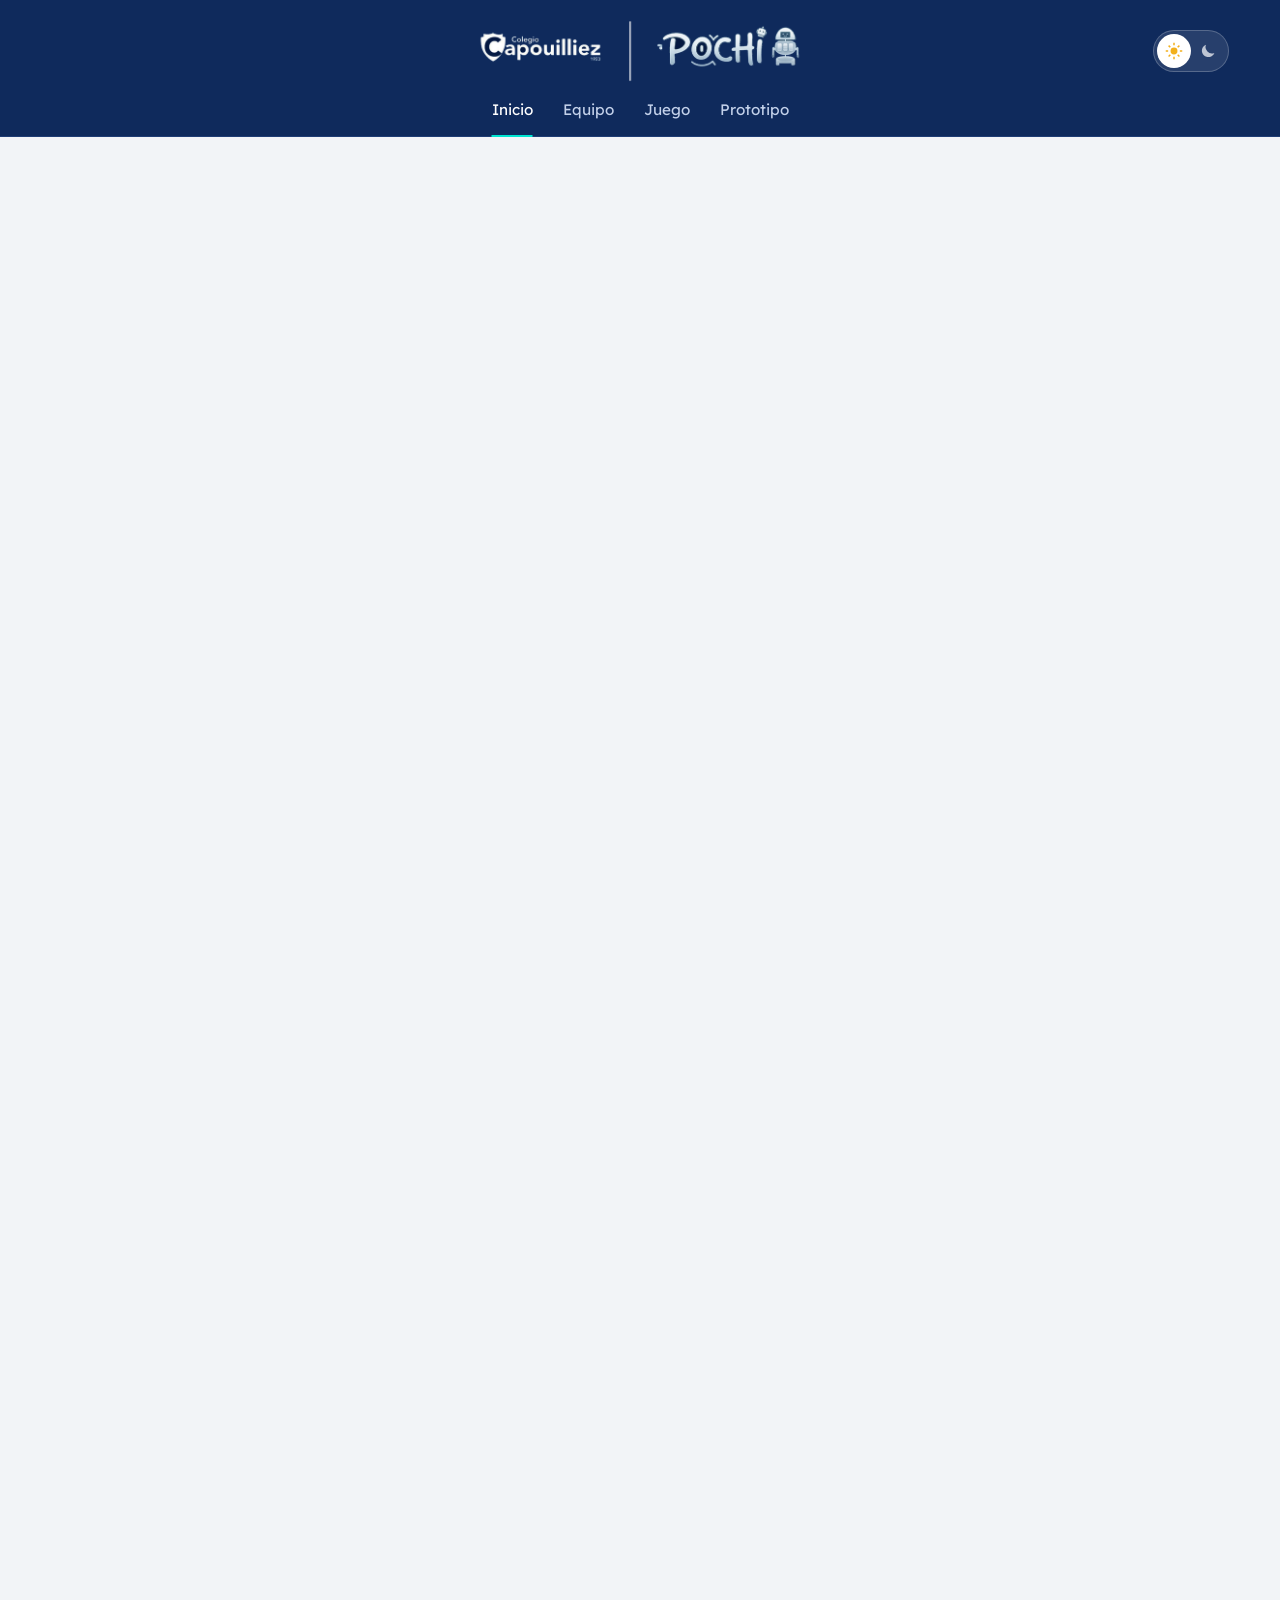
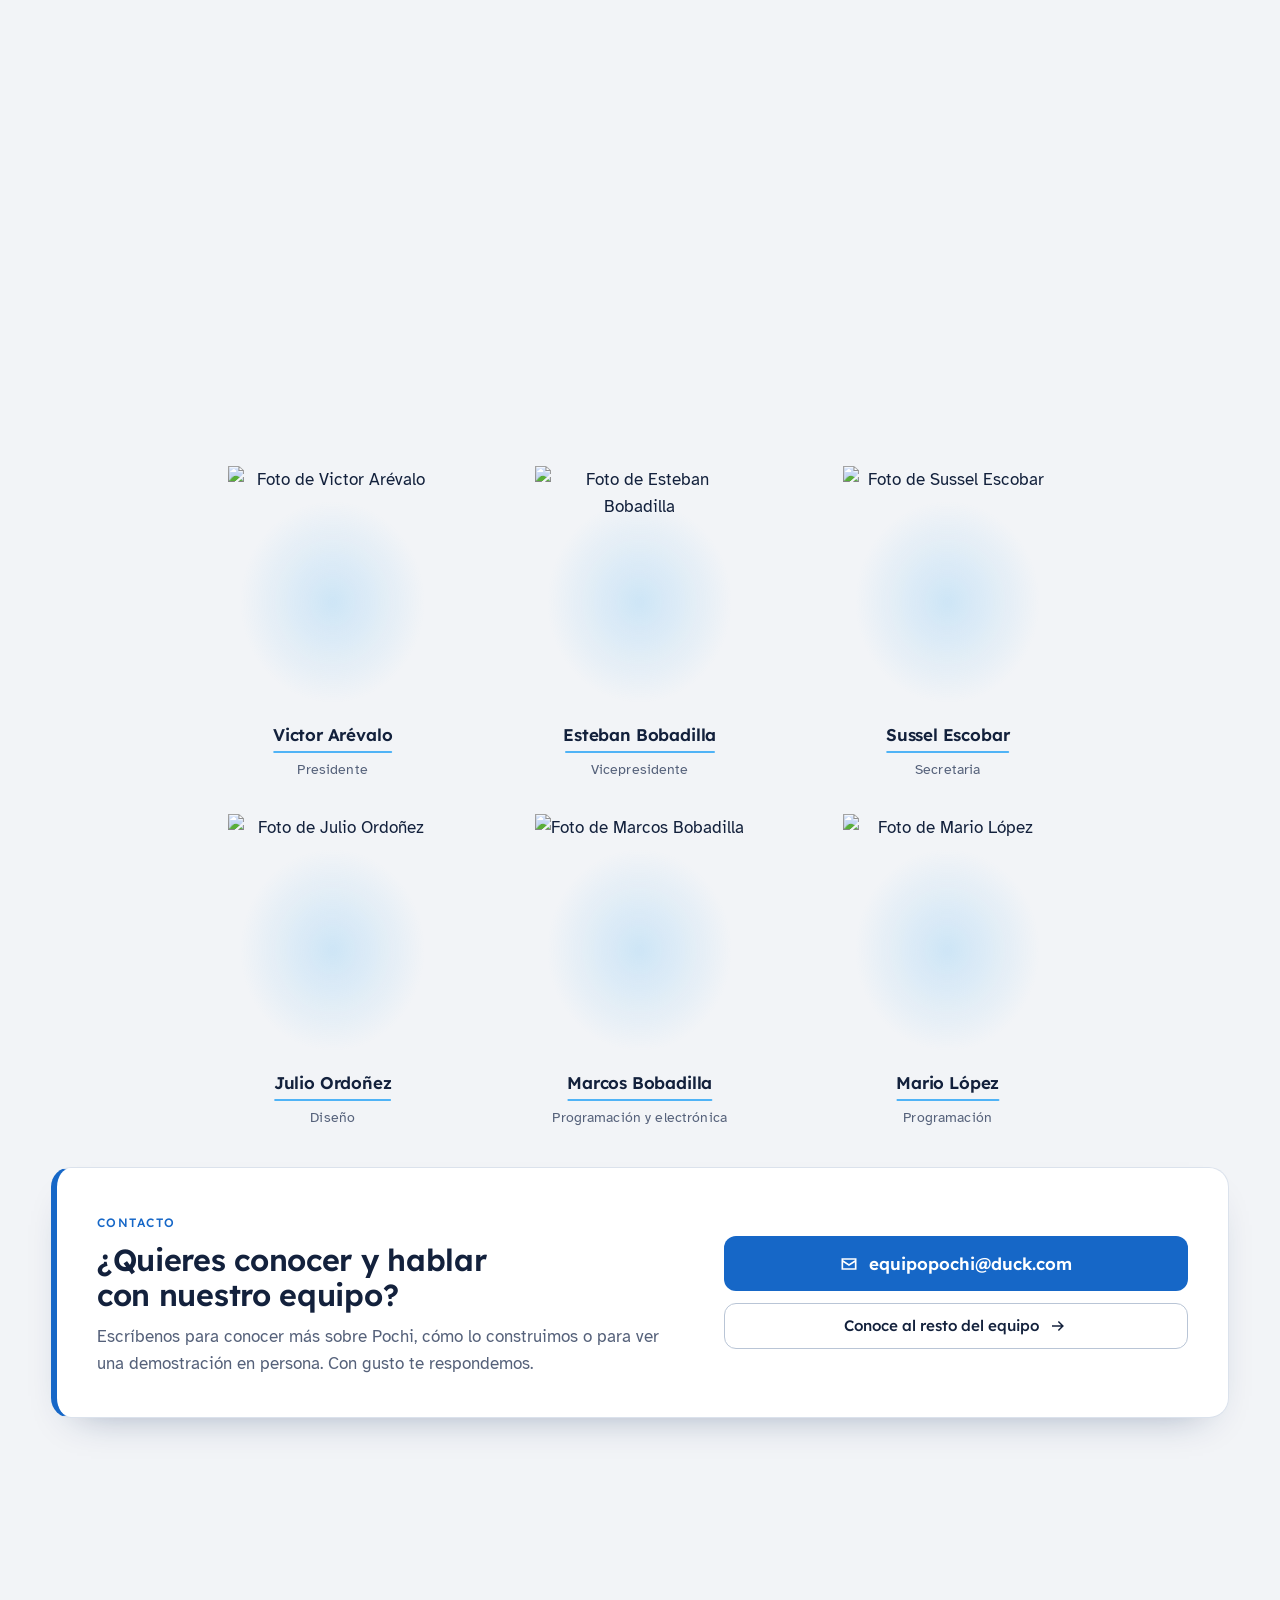
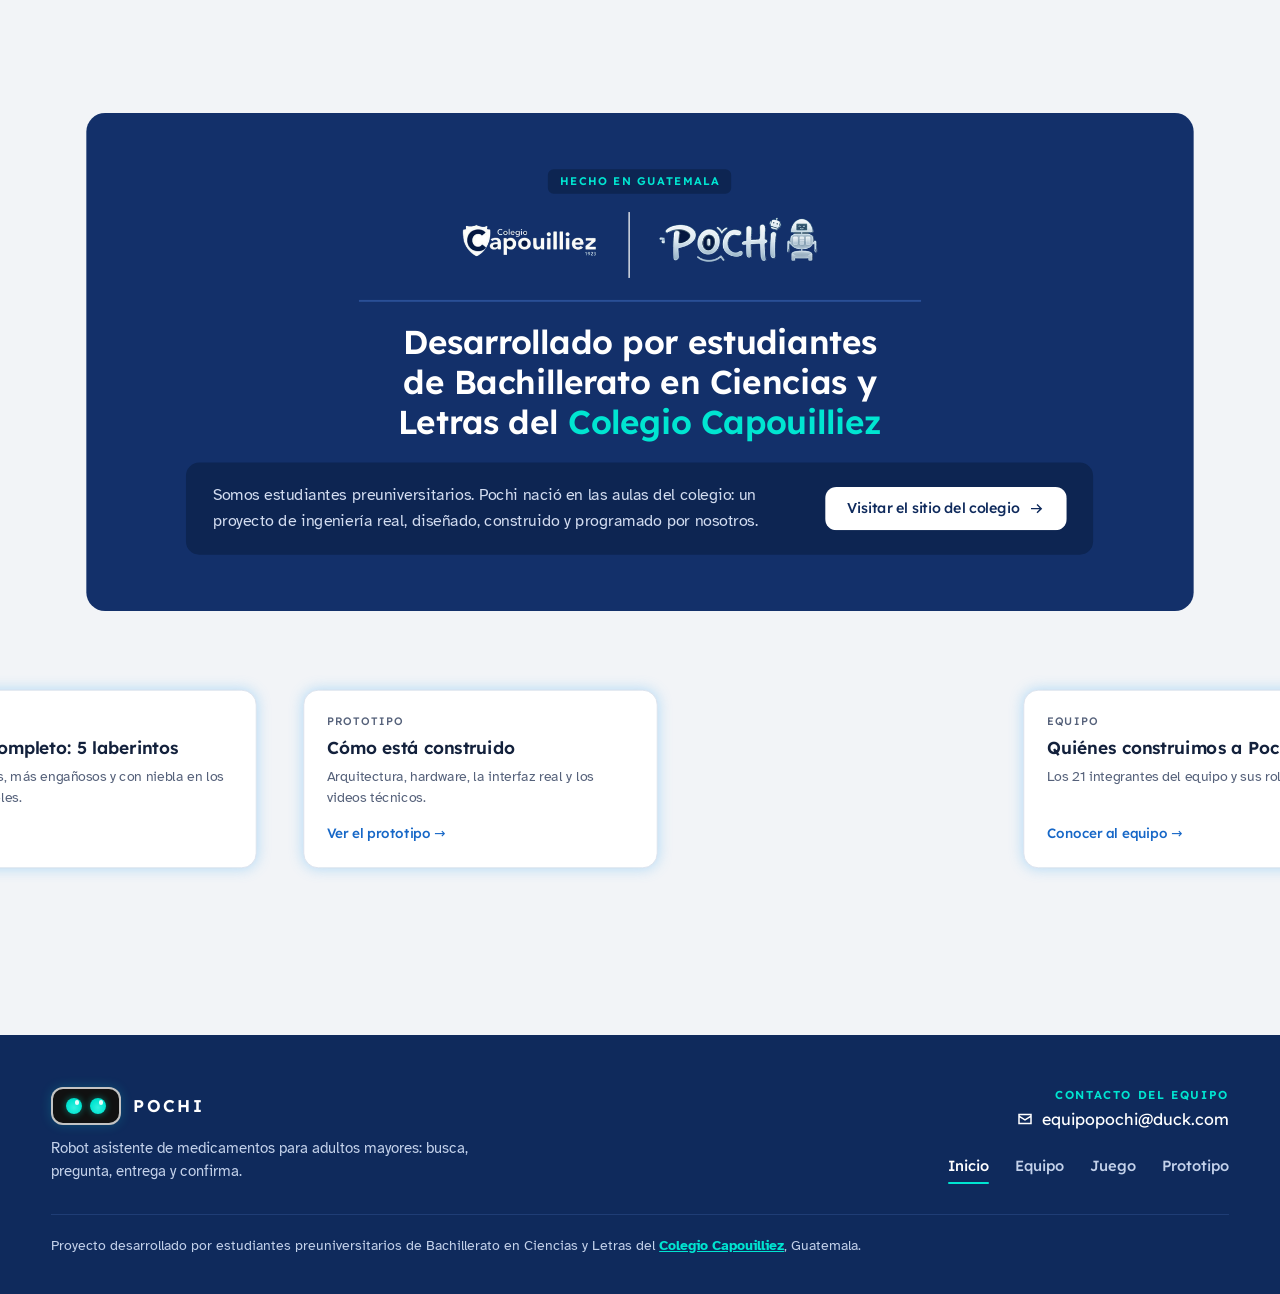
==== commit ea2003c6: "Add files via upload" ====
--- a/index.html
+++ b/index.html
@@ -4,7 +4,7 @@
 <meta charset="utf-8">
 <meta name="viewport" content="width=device-width, initial-scale=1, viewport-fit=cover">
 <meta name="claude:viewport-fit-sides" content="cover">
-<title>Pochi</title>
+<title>Pochi — Robot asistente de medicamentos</title>
 <script>
 /* Modo sol/luna guardado: se aplica antes de pintar para que no parpadee. */
 (function(){ var m = 'sol'; try{ m = localStorage.getItem('pochi_modo') || 'sol'; }catch(e){}
@@ -91,7 +91,7 @@
       <h2 class="h2" id="t-problema">Tomar el medicamento a tiempo es más difícil de lo que parece.</h2>
     </div>
     <div class="grid-3">
-      <article class="card pad prob reveal"><h3>Se olvida o se ignora</h3><p>Una alarma se apaga sin pensarlo. Pochi no se queda en sonar: va a buscar a la persona.</p>
+      <article class="card pad prob reveal"><h3>Se olvida o se ignora</h3><p>Una alarma se apaga sin pensarlo. Pochi no se limita a sonar: va a buscar a la persona.</p>
         <div class="ill ill-clock" aria-hidden="true"><span class="bell l"></span><span class="bell r"></span><span class="face"><i class="hh"></i><i class="mh"></i></span><span class="leg l"></span><span class="leg r"></span><span class="zz">z<small>z</small></span></div></article>
       <article class="card pad prob reveal"><h3>Se confunde la pastilla</h3><p>Cada medicamento vive en su compartimento de color y Pochi entrega solo el que toca a esa hora.</p>
         <div class="ill ill-pills" aria-hidden="true"><span class="cap" style="--a:#2e9e4f;--b:#bfe8cc;--r:-28deg;--x:-46px"></span><span class="cap" style="--a:#e53935;--b:#ffd0cc;--r:8deg;--x:0px"></span><span class="cap" style="--a:#7b3fbf;--b:#e2d1f5;--r:38deg;--x:46px"></span><span class="q">?</span></div></article>
@@ -110,14 +110,14 @@
       <article class="card step reveal"><span class="step-n">01</span><h3>Busca al paciente</h3><p>Sigue la señal Bluetooth de la pulsera que la persona lleva puesta y esquiva los muebles con su sensor LiDAR.</p><span class="screen-chip">Buscando…</span></article>
       <article class="card step reveal"><span class="step-n">02</span><h3>Pregunta</h3><p>En pantalla y en voz alta pregunta si es buen momento. Si la persona dice que no, vuelve en 5 minutos.</p><span class="screen-chip">¿Vas a tomarla ahora?</span></article>
       <article class="card step reveal"><span class="step-n">03</span><h3>Dispensa</h3><p>Suelta la pastilla del compartimento de color correcto y sus brazos suben el plato hasta la persona.</p><span class="screen-chip">Tu pastilla está lista</span></article>
-      <article class="card step reveal"><span class="step-n">04</span><h3>Confirma</h3><p>Espera el toque en "Ya la tomé" y guarda la hora en el historial de tomas.</p><span class="screen-chip">¡Muy bien!</span></article>
+      <article class="card step reveal"><span class="step-n">04</span><h3>Confirma</h3><p>Espera el toque en “Ya la tomé” y guarda la hora en el historial de tomas.</p><span class="screen-chip">¡Muy bien!</span></article>
     </div>
   </section>
 
   <section class="section tight" id="conoce" aria-labelledby="t-conoce">
     <div class="meet">
       <figure class="pochi-frame reveal" data-from="left">
-        <img src="Recursos/pochi_frente.jpg" alt="Pochi de frente: robot blanco con pantalla de ojos azules, dos brazos y base con ruedas" loading="lazy" width="969" height="1098">
+        <img src="Recursos/pochi_frente.jpg" alt="Pochi de frente: robot blanco con pantalla de ojos azules, dos brazos y base móvil" loading="lazy" width="969" height="1098">
         <figcaption>Pochi, el prototipo real.</figcaption>
       </figure>
       <div class="meet-text reveal" data-from="right">
@@ -182,7 +182,7 @@
       <h2 class="h2" id="t-equipo">Nuestro equipo expositor hoy en CONCAPAN</h2>
       <p class="lead">Ellos te presentan a Pochi. En total somos 21 integrantes.</p>
     </div>
-    <div class="team-grid expo"><article class="card member reveal"><figure class="media"><img src="Recursos/equipo_victor_arevalo.jpg" alt="Foto de Victor Arévalo" loading="lazy" onerror="this.parentNode.classList.add('missing')"><figcaption class="media-missing"><code>Recursos/equipo_victor_arevalo.jpg</code></figcaption></figure><div><div class="member-name">Victor Arévalo</div><span class="member-role">Presidente</span></div></article><article class="card member reveal"><figure class="media"><img src="Recursos/equipo_esteban_bobadilla.jpg" alt="Foto de Esteban Bobadilla" loading="lazy" onerror="this.parentNode.classList.add('missing')"><figcaption class="media-missing"><code>Recursos/equipo_esteban_bobadilla.jpg</code></figcaption></figure><div><div class="member-name">Esteban Bobadilla</div><span class="member-role">Vicepresidente</span></div></article><article class="card member reveal"><figure class="media"><img src="Recursos/equipo_sussel_escobar.jpg" alt="Foto de Sussel Escobar" loading="lazy" onerror="this.parentNode.classList.add('missing')"><figcaption class="media-missing"><code>Recursos/equipo_sussel_escobar.jpg</code></figcaption></figure><div><div class="member-name">Sussel Escobar</div><span class="member-role">Secretaria</span></div></article><article class="card member reveal"><figure class="media"><img src="Recursos/equipo_julio_ordonez.jpg" alt="Foto de Julio Ordoñez" loading="lazy" onerror="this.parentNode.classList.add('missing')"><figcaption class="media-missing"><code>Recursos/equipo_julio_ordonez.jpg</code></figcaption></figure><div><div class="member-name">Julio Ordoñez</div><span class="member-role">Diseñador</span></div></article><article class="card member reveal"><figure class="media"><img src="Recursos/equipo_marcos_bobadilla.jpg" alt="Foto de Marcos Bobadilla" loading="lazy" onerror="this.parentNode.classList.add('missing')"><figcaption class="media-missing"><code>Recursos/equipo_marcos_bobadilla.jpg</code></figcaption></figure><div><div class="member-name">Marcos Bobadilla</div><span class="member-role">Programador y electrónico</span></div></article><article class="card member reveal"><figure class="media"><img src="Recursos/equipo_mario_lopez.jpg" alt="Foto de Mario López" loading="lazy" onerror="this.parentNode.classList.add('missing')"><figcaption class="media-missing"><code>Recursos/equipo_mario_lopez.jpg</code></figcaption></figure><div><div class="member-name">Mario López</div><span class="member-role">Programador</span></div></article></div>
+    <div class="team-grid expo"><article class="member reveal"><figure class="m-photo"><img src="Recursos/fotos/victor_arevalo.png" alt="Foto de Victor Arévalo" width="440" height="528" loading="lazy"></figure><h3 class="member-name">Victor Arévalo</h3><span class="member-role">Presidente</span></article><article class="member reveal"><figure class="m-photo"><img src="Recursos/fotos/esteban_bobadilla.png" alt="Foto de Esteban Bobadilla" width="440" height="528" loading="lazy"></figure><h3 class="member-name">Esteban Bobadilla</h3><span class="member-role">Vicepresidente</span></article><article class="member reveal"><figure class="m-photo"><img src="Recursos/fotos/sussel_escobar.png" alt="Foto de Sussel Escobar" width="440" height="528" loading="lazy"></figure><h3 class="member-name">Sussel Escobar</h3><span class="member-role">Secretaria</span></article><article class="member reveal"><figure class="m-photo"><img src="Recursos/fotos/julio_ordonez.png" alt="Foto de Julio Ordoñez" width="440" height="528" loading="lazy"></figure><h3 class="member-name">Julio Ordoñez</h3><span class="member-role">Diseño</span></article><article class="member reveal"><figure class="m-photo"><img src="Recursos/fotos/marcos_bobadilla.png" alt="Foto de Marcos Bobadilla" width="440" height="528" loading="lazy"></figure><h3 class="member-name">Marcos Bobadilla</h3><span class="member-role">Programación y electrónica</span></article><article class="member reveal"><figure class="m-photo"><img src="Recursos/fotos/mario_lopez.png" alt="Foto de Mario López" width="440" height="528" loading="lazy"></figure><h3 class="member-name">Mario López</h3><span class="member-role">Programación</span></article></div>
     <div class="contact-panel reveal">
       <div class="cp-text">
         <span class="eyebrow">Contacto</span>
@@ -190,21 +190,21 @@
         <p>Escríbenos para conocer más sobre Pochi, cómo lo construimos o para ver una demostración en persona. Con gusto te respondemos.</p>
       </div>
       <div class="cp-actions">
-        <span class="cp-mail pending"><svg viewBox="0 0 24 24" aria-hidden="true"><path d="M3 5h18v14H3zm2 2v.5l7 4.5 7-4.5V7zm0 2.9V17h14V9.9l-7 4.5z"/></svg><span>Correo por definir</span></span>
+        <a class="cp-mail copy-mail" href="mailto:equipopochi@duck.com" data-copy="equipopochi@duck.com" title="Clic para copiar el correo"><svg viewBox="0 0 24 24" aria-hidden="true"><path d="M3 5h18v14H3zm2 2v.5l7 4.5 7-4.5V7zm0 2.9V17h14V9.9l-7 4.5z"/></svg><span>equipopochi@duck.com</span></a>
         <a class="btn btn-ghost" href="equipo.html">Conoce al resto del equipo <svg viewBox="0 0 24 24" aria-hidden="true"><path d="M13.2 5.3 19.9 12l-6.7 6.7-1.4-1.4 4.3-4.3H4v-2h12.1l-4.3-4.3z"/></svg></a>
       </div>
     </div>
   </section>
 
-  <section class="section tight" aria-labelledby="t-colegio">
+    <section class="section tight" aria-labelledby="t-colegio">
     <div class="school-feature reveal">
       <div class="sf-top">
         <span class="sf-kicker">Hecho en Guatemala</span>
         <img src="Recursos/logo_header.png" alt="Colegio Capouilliez | Pochi" width="663" height="128" loading="lazy">
       </div>
-      <h2 id="t-colegio">Desarrollado por estudiantes preuniversitarios del <span>Colegio Capouilliez</span></h2>
+      <h2 id="t-colegio">Desarrollado por estudiantes de Bachillerato en Ciencias y Letras del <span>Colegio Capouilliez</span></h2>
       <div class="sf-bottom">
-        <p>Pochi nació en las aulas del colegio: un proyecto de ingeniería real, diseñado, construido y programado por estudiantes.</p>
+        <p>Somos estudiantes preuniversitarios. Pochi nació en las aulas del colegio: un proyecto de ingeniería real, diseñado, construido y programado por nosotros.</p>
         <a class="btn btn-light" href="https://www.capouilliez.edu.gt" target="_blank" rel="noopener">Visitar el sitio del colegio <svg viewBox="0 0 24 24" aria-hidden="true"><path d="M13.2 5.3 19.9 12l-6.7 6.7-1.4-1.4 4.3-4.3H4v-2h12.1l-4.3-4.3z"/></svg></a>
       </div>
     </div>
@@ -222,10 +222,10 @@
       <p>Robot asistente de medicamentos para adultos mayores: busca, pregunta, entrega y confirma.</p>
     </div>
     <div class="foot-side">
-      <div class="foot-contact"><span class="foot-label">Contacto del equipo</span><span class="foot-mail pending"><svg viewBox="0 0 24 24" aria-hidden="true"><path d="M3 5h18v14H3zm2 2v.5l7 4.5 7-4.5V7zm0 2.9V17h14V9.9l-7 4.5z"/></svg><span>Correo por definir</span></span></div>
+      <div class="foot-contact"><span class="foot-label">Contacto del equipo</span><a class="foot-mail copy-mail" href="mailto:equipopochi@duck.com" data-copy="equipopochi@duck.com" title="Clic para copiar el correo"><svg viewBox="0 0 24 24" aria-hidden="true"><path d="M3 5h18v14H3zm2 2v.5l7 4.5 7-4.5V7zm0 2.9V17h14V9.9l-7 4.5z"/></svg><span>equipopochi@duck.com</span></a></div>
       <nav class="foot-links" aria-label="Pie de página"><a href="index.html" aria-current="page">Inicio</a><a href="equipo.html">Equipo</a><a href="juego.html">Juego</a><a href="prototipo.html">Prototipo</a></nav>
     </div>
-    <p class="foot-school">Proyecto desarrollado por estudiantes preuniversitarios del <a href="https://www.capouilliez.edu.gt" target="_blank" rel="noopener">Colegio Capouilliez</a>, Guatemala.</p>
+    <p class="foot-school">Proyecto desarrollado por estudiantes preuniversitarios de Bachillerato en Ciencias y Letras del <a href="https://www.capouilliez.edu.gt" target="_blank" rel="noopener">Colegio Capouilliez</a>, Guatemala.</p>
   </div>
 </footer>
 <script>
@@ -259,6 +259,50 @@
     });
   }
 
+  /* ---------- correo del equipo: clic = copiar al portapapeles ----------
+     Copia la dirección para pegarla donde se quiera y muestra
+     "Copiado en portapapeles" abajo, al centro de la pantalla. */
+  var toast = null, toastT = 0;
+  function showToast(el, txt){
+    if(!toast){
+      toast = document.createElement('div');
+      toast.className = 'copy-toast';
+      toast.setAttribute('role', 'status');
+      toast.setAttribute('aria-live', 'polite');
+      document.body.appendChild(toast);
+    }
+    toast.innerHTML = '<svg viewBox="0 0 24 24" aria-hidden="true"><path d="M9.5 16.2 5.3 12l-1.4 1.4 5.6 5.6L20.1 8.4 18.7 7z"/></svg><span>' + txt + '</span>';
+    toast.classList.remove('show');
+    void toast.offsetWidth;
+    toast.classList.add('show');
+    el.classList.add('copied');
+    clearTimeout(toastT);
+    toastT = setTimeout(function(){ toast.classList.remove('show'); el.classList.remove('copied'); }, 2200);
+  }
+  function copyText(txt){
+    if(navigator.clipboard && window.isSecureContext){
+      return navigator.clipboard.writeText(txt).then(function(){ return true; }, function(){ return legacyCopy(txt); });
+    }
+    return Promise.resolve(legacyCopy(txt));
+  }
+  function legacyCopy(txt){
+    var ta = document.createElement('textarea');
+    ta.value = txt; ta.setAttribute('readonly', '');
+    ta.style.cssText = 'position:fixed;top:0;left:0;opacity:0;pointer-events:none';
+    document.body.appendChild(ta); ta.select();
+    var ok = false; try{ ok = document.execCommand('copy'); }catch(e){}
+    document.body.removeChild(ta);
+    return ok;
+  }
+  document.addEventListener('click', function(e){
+    var a = e.target.closest ? e.target.closest('[data-copy]') : null;
+    if(!a){ return; }
+    e.preventDefault();
+    var txt = a.getAttribute('data-copy');
+    copyText(txt).then(function(ok){
+      showToast(a, ok ? 'Copiado en portapapeles' : 'Copia: ' + txt);
+    });
+  });
   /* ---------- botones: el clic deja marcado el color un momento ---------- */
   document.addEventListener('click', function(e){
     var b = e.target.closest ? e.target.closest('.btn') : null;
@@ -359,25 +403,52 @@
 
   /* ---------- reproductores de video (azul y blanco) ----------
      <div class="player" data-src="Recursos/video.mp4" data-title="..."></div>
+     Controles: reproducir, barra de avance, tiempo, volumen, velocidad y
+     pantalla completa. En pantalla completa hay un botón "Salir" siempre a la
+     mano (también Esc). En iPhone, donde el navegador no deja poner en pantalla
+     completa la página, el video se amplía a toda la pantalla dentro de la web,
+     con los mismos controles y el mismo botón para salir.
      Si el archivo todavía no está en Recursos/, se muestra cuál falta. */
   var ICON_PLAY = '<svg class="i-play" viewBox="0 0 24 24" aria-hidden="true"><path d="M8 5.5v13l11-6.5z"/></svg>';
   var ICON_PAUSE = '<svg class="i-pause" viewBox="0 0 24 24" aria-hidden="true"><path d="M7 5h4v14H7zM13 5h4v14h-4z"/></svg>';
-  var ICON_FULL = '<svg viewBox="0 0 24 24" aria-hidden="true"><path d="M4 9V4h5v2H6v3zm10-5h6v5h-2V6h-4zM4 15h2v3h3v2H4zm14 3v-3h2v5h-5v-2z"/></svg>';
+  var ICON_FULL = '<svg class="i-full" viewBox="0 0 24 24" aria-hidden="true"><path d="M4 9V4h5v2H6v3zm10-5h6v5h-2V6h-4zM4 15h2v3h3v2H4zm14 3v-3h2v5h-5v-2z"/></svg>';
+  var ICON_MIN = '<svg class="i-min" viewBox="0 0 24 24" aria-hidden="true"><path d="M7 4h2v5H4V7h3zm8 0h2v3h3v2h-5zM4 15h5v5H7v-3H4zm11 0h5v2h-3v3h-2z"/></svg>';
+  var ICON_VOL = '<svg class="i-vol" viewBox="0 0 24 24" aria-hidden="true"><path d="M4 9h4l5-4v14l-5-4H4zm12.5 3a4.5 4.5 0 0 0-2.5-4v8a4.5 4.5 0 0 0 2.5-4zM14 3.2v2.1a7 7 0 0 1 0 13.4v2.1a9 9 0 0 0 0-17.6z"/></svg>';
+  var ICON_MUTE = '<svg class="i-mute" viewBox="0 0 24 24" aria-hidden="true"><path d="M4 9h4l5-4v14l-5-4H4zm12.3.3 1.4-1.4L20 10.2l2.3-2.3 1.4 1.4-2.3 2.3 2.3 2.3-1.4 1.4-2.3-2.3-2.3 2.3-1.4-1.4 2.3-2.3z"/></svg>';
+  var ICON_X = '<svg viewBox="0 0 24 24" aria-hidden="true"><path d="M6.4 5 12 10.6 17.6 5 19 6.4 13.4 12l5.6 5.6-1.4 1.4-5.6-5.6L6.4 19 5 17.6 10.6 12 5 6.4z"/></svg>';
+  var SPEEDS = [0.5, 0.75, 1, 1.25, 1.5, 2];
   function fmt(s){ if(!isFinite(s)){ s = 0; } var m = Math.floor(s / 60), r = Math.floor(s % 60); return m + ':' + (r < 10 ? '0' : '') + r; }
+  function spd(x){ return String(x).replace('.', ',') + 'x'; }
+  // iPhone no permite cambiar el volumen desde la página (solo con los botones del teléfono)
+  var CAN_VOL = (function(){ try{ var t = document.createElement('video'); t.volume = 0.5; return t.volume === 0.5; }catch(e){ return false; } })();
+  var fsEl = function(){ return document.fullscreenElement || document.webkitFullscreenElement || null; };
+  var fsOK = !!(document.fullscreenEnabled || document.webkitFullscreenEnabled);
 
   [].forEach.call(document.querySelectorAll('.player'), function(p){
     var src = p.getAttribute('data-src') || '';
     var poster = p.getAttribute('data-poster') || '';
     var title = p.getAttribute('data-title') || 'Video';
+    var speedBtns = SPEEDS.map(function(s){
+      return '<button type="button" role="menuitemradio" data-speed="' + s + '"' + (s === 1 ? ' class="on" aria-checked="true"' : ' aria-checked="false"') + '>' + (s === 1 ? 'Normal' : spd(s)) + '</button>';
+    }).join('');
     p.innerHTML =
-      '<video playsinline preload="metadata"></video>' +
+      '<video playsinline webkit-playsinline preload="metadata"></video>' +
       '<button class="p-big" type="button" aria-label="Reproducir: ' + title + '">' + ICON_PLAY + '</button>' +
+      '<button class="p-close" type="button" aria-label="Salir de pantalla completa">' + ICON_X + '<span>Salir</span></button>' +
       '<div class="p-bar">' +
         '<button class="p-play" type="button" aria-label="Reproducir o pausar">' + ICON_PLAY + ICON_PAUSE + '</button>' +
         '<div class="p-track" role="slider" tabindex="0" aria-label="Progreso del video" aria-valuemin="0" aria-valuemax="100" aria-valuenow="0"><i></i></div>' +
         '<span class="p-time">0:00 / 0:00</span>' +
-        '<button class="p-full" type="button" aria-label="Pantalla completa">' + ICON_FULL + '</button>' +
+        '<div class="p-vol">' +
+          '<button class="p-mute" type="button" aria-label="Silenciar">' + ICON_VOL + ICON_MUTE + '</button>' +
+          (CAN_VOL ? '<input class="p-volr" type="range" min="0" max="1" step="0.05" value="1" aria-label="Volumen">' : '') +
+        '</div>' +
+        '<div class="p-speed">' +
+          '<button class="p-spd" type="button" aria-haspopup="true" aria-expanded="false" aria-label="Velocidad de reproducción">1x</button>' +
+        '</div>' +
+        '<button class="p-full" type="button" aria-label="Pantalla completa">' + ICON_FULL + ICON_MIN + '</button>' +
       '</div>' +
+      '<div class="p-menu" role="menu" aria-label="Velocidad de reproducción"><span>Velocidad</span><div>' + speedBtns + '</div></div>' +
       '<div class="p-missing"><div class="eyes eyes-md"><span class="eye"><i></i></span><span class="eye"><i></i></span></div>' +
         '<strong>' + title + '</strong><span>Video pendiente, va en:</span><code>' + (src || 'Recursos/…') + '</code></div>';
 
@@ -385,6 +456,11 @@
     var fill = p.querySelector('.p-track i');
     var track = p.querySelector('.p-track');
     var time = p.querySelector('.p-time');
+    var muteBtn = p.querySelector('.p-mute');
+    var volR = p.querySelector('.p-volr');
+    var spdBtn = p.querySelector('.p-spd');
+    var menu = p.querySelector('.p-menu');
+    var fullBtn = p.querySelector('.p-full');
     var markMissing = function(){ p.classList.add('missing'); };
 
     if(!src){ markMissing(); return; }
@@ -395,16 +471,36 @@
     v.addEventListener('error', markMissing);
     v.appendChild(source);
 
-    var toggle = function(){
-      if(v.paused){ var pr = v.play(); if(pr && pr.catch){ pr.catch(function(){}); } }
-      else { v.pause(); }
+    /* controles visibles / ocultos mientras se reproduce */
+    var idleT = 0;
+    var wake = function(){
+      p.classList.remove('idle');
+      clearTimeout(idleT);
+      idleT = setTimeout(function(){
+        if(!v.paused && !menu.classList.contains('open')){ p.classList.add('idle'); }
+      }, 2600);
     };
+    var tapIdle = false;   // ¿los controles estaban ocultos al tocar la pantalla?
+    p.addEventListener('mousemove', wake);
+    p.addEventListener('touchstart', function(){ tapIdle = p.classList.contains('idle'); wake(); }, { passive:true });
+    p.addEventListener('keydown', wake);
+    p.addEventListener('mouseleave', function(){ if(!v.paused && !p.classList.contains('is-fs')){ clearTimeout(idleT); p.classList.add('idle'); } });
+
+    var play = function(){ var pr = v.play(); if(pr && pr.catch){ pr.catch(function(){}); } };
+    var toggle = function(){ if(v.paused){ play(); } else { v.pause(); } };
     p.querySelector('.p-big').addEventListener('click', toggle);
     p.querySelector('.p-play').addEventListener('click', toggle);
-    v.addEventListener('click', toggle);
-    v.addEventListener('play', function(){ p.classList.add('playing'); });
-    v.addEventListener('pause', function(){ p.classList.remove('playing'); });
-    v.addEventListener('ended', function(){ p.classList.remove('playing'); });
+    var lastTouch = 0;
+    v.addEventListener('touchend', function(){ lastTouch = Date.now(); }, { passive:true });
+    v.addEventListener('click', function(){
+      // en pantallas táctiles, si los controles estaban ocultos el toque solo los muestra
+      if(Date.now() - lastTouch < 600 && tapIdle){ tapIdle = false; wake(); return; }
+      toggle();
+    });
+    v.addEventListener('dblclick', function(){ setFull(!p.classList.contains('is-fs')); });
+    v.addEventListener('play', function(){ p.classList.add('playing'); wake(); });
+    v.addEventListener('pause', function(){ p.classList.remove('playing'); p.classList.remove('idle'); });
+    v.addEventListener('ended', function(){ p.classList.remove('playing'); p.classList.remove('idle'); });
     var paint = function(){
       var pct = v.duration ? (v.currentTime / v.duration) * 100 : 0;
       fill.style.width = pct + '%';
@@ -413,22 +509,140 @@
     };
     v.addEventListener('timeupdate', paint);
     v.addEventListener('loadedmetadata', paint);
-    track.addEventListener('click', function(e){
+
+    /* barra de avance: clic o arrastre (mouse y dedo) */
+    var seekTo = function(x){
       var r = track.getBoundingClientRect();
-      if(v.duration){ v.currentTime = Math.max(0, Math.min(1, (e.clientX - r.left) / r.width)) * v.duration; }
-    });
+      if(v.duration){ v.currentTime = Math.max(0, Math.min(1, (x - r.left) / r.width)) * v.duration; paint(); }
+    };
+    var dragging = false;
+    track.addEventListener('pointerdown', function(e){ dragging = true; try{ track.setPointerCapture(e.pointerId); }catch(err){} seekTo(e.clientX); e.preventDefault(); });
+    track.addEventListener('pointermove', function(e){ if(dragging){ seekTo(e.clientX); } });
+    var endDrag = function(){ dragging = false; };
+    track.addEventListener('pointerup', endDrag);
+    track.addEventListener('pointercancel', endDrag);
     track.addEventListener('keydown', function(e){
       if(!v.duration){ return; }
       if(e.key === 'ArrowRight'){ v.currentTime = Math.min(v.duration, v.currentTime + 5); e.preventDefault(); }
       if(e.key === 'ArrowLeft'){ v.currentTime = Math.max(0, v.currentTime - 5); e.preventDefault(); }
     });
-    p.querySelector('.p-full').addEventListener('click', function(){
-      try{
-        var req = p.requestFullscreen || p.webkitRequestFullscreen;
-        if(req){ var r = req.call(p); if(r && r.catch){ r.catch(function(){ if(v.webkitEnterFullscreen){ v.webkitEnterFullscreen(); } }); } }
-        else if(v.webkitEnterFullscreen){ v.webkitEnterFullscreen(); }
-      }catch(err){}
-    });
+
+    /* volumen */
+    var paintVol = function(){
+      var off = v.muted || v.volume === 0;
+      p.classList.toggle('muted', off);
+      muteBtn.setAttribute('aria-label', off ? 'Activar sonido' : 'Silenciar');
+      if(volR){ volR.value = off ? 0 : v.volume; volR.style.setProperty('--v', (off ? 0 : v.volume) * 100 + '%'); }
+    };
+    muteBtn.addEventListener('click', function(){
+      if(v.muted || v.volume === 0){ v.muted = false; if(v.volume === 0){ v.volume = 1; } }
+      else { v.muted = true; }
+      paintVol();
+    });
+    if(volR){
+      volR.addEventListener('input', function(){ v.volume = parseFloat(volR.value); v.muted = v.volume === 0; paintVol(); });
+    }
+    v.addEventListener('volumechange', paintVol);
+    paintVol();
+
+    /* velocidad */
+    var closeMenu = function(){ menu.classList.remove('open'); p.classList.remove('menu-open'); spdBtn.setAttribute('aria-expanded', 'false'); };
+    spdBtn.addEventListener('click', function(e){
+      e.stopPropagation();
+      var open = !menu.classList.contains('open');
+      menu.classList.toggle('open', open);
+      p.classList.toggle('menu-open', open);
+      spdBtn.setAttribute('aria-expanded', open ? 'true' : 'false');
+      wake();
+    });
+    [].forEach.call(menu.querySelectorAll('button'), function(b){
+      b.addEventListener('click', function(e){
+        e.stopPropagation();
+        var s = parseFloat(b.getAttribute('data-speed'));
+        v.playbackRate = s; v.defaultPlaybackRate = s;
+        spdBtn.textContent = spd(s);
+        p.classList.toggle('fast', s !== 1);
+        [].forEach.call(menu.querySelectorAll('button'), function(o){ var on = o === b; o.classList.toggle('on', on); o.setAttribute('aria-checked', on ? 'true' : 'false'); });
+        closeMenu(); wake();
+      });
+    });
+    document.addEventListener('click', function(e){ if(!menu.contains(e.target) && e.target !== spdBtn){ closeMenu(); } });
+
+    /* pantalla completa: real cuando el navegador lo permite; si no (iPhone),
+       el video ocupa toda la pantalla dentro de la página. Siempre se puede salir. */
+    var holder = null, pseudo = false, keepY = null;
+    // al salir, la página vuelve exactamente al mismo punto donde estaba
+    var restoreY = function(){
+      if(keepY === null){ return; }
+      var y = keepY; keepY = null;
+      var go = function(){ try{ window.scrollTo({ top:y, left:0, behavior:'instant' }); }catch(e){ window.scrollTo(0, y); } };
+      go(); requestAnimationFrame(go); setTimeout(go, 120); setTimeout(go, 350);
+    };
+    var mark = function(on){
+      p.classList.toggle('is-fs', on);
+      fullBtn.setAttribute('aria-label', on ? 'Salir de pantalla completa' : 'Pantalla completa');
+      wake();
+    };
+    var enterPseudo = function(){
+      var was = !v.paused;
+      holder = document.createElement('div');
+      holder.className = 'p-holder';
+      holder.style.height = p.offsetHeight + 'px';
+      p.parentNode.insertBefore(holder, p);
+      document.body.appendChild(p);           // fuera de contenedores con animación
+      p.classList.add('p-fs');
+      document.documentElement.classList.add('p-lock');
+      pseudo = true; mark(true);
+      if(was && v.paused){ play(); }
+      p.querySelector('.p-close').focus({ preventScroll:true });
+    };
+    var exitPseudo = function(){
+      if(!pseudo){ return; }
+      var was = !v.paused;
+      p.classList.remove('p-fs');
+      document.documentElement.classList.remove('p-lock');
+      if(holder && holder.parentNode){ holder.parentNode.replaceChild(p, holder); }
+      holder = null; pseudo = false; mark(false); restoreY();
+      if(was && v.paused){ play(); }
+    };
+    var setFull = function(on){
+      closeMenu();
+      if(on){
+        keepY = window.pageYOffset;
+        if(fsOK && (p.requestFullscreen || p.webkitRequestFullscreen)){
+          try{
+            var r = (p.requestFullscreen || p.webkitRequestFullscreen).call(p);
+            if(r && r.catch){ r.catch(enterPseudo); }
+          }catch(err){ enterPseudo(); }
+        } else { enterPseudo(); }
+      } else {
+        if(pseudo){ exitPseudo(); return; }
+        if(fsEl()){
+          try{ var x = (document.exitFullscreen || document.webkitExitFullscreen).call(document); if(x && x.catch){ x.catch(function(){}); } }catch(err){}
+        }
+        mark(false);
+      }
+    };
+    fullBtn.addEventListener('click', function(){ setFull(!p.classList.contains('is-fs')); });
+    p.querySelector('.p-close').addEventListener('click', function(){ setFull(false); });
+    var onFs = function(){ if(!pseudo){ var on = fsEl() === p; mark(on); if(!on){ restoreY(); } } };
+    document.addEventListener('fullscreenchange', onFs);
+    document.addEventListener('webkitfullscreenchange', onFs);
+    // si iOS abre su propio reproductor, al cerrarlo todo queda como estaba
+    v.addEventListener('webkitendfullscreen', function(){ mark(false); restoreY(); });
+    document.addEventListener('keydown', function(e){
+      if(!pseudo){ return; }
+      if(e.key === 'Escape'){ exitPseudo(); }
+      else if(e.key === ' ' && e.target.tagName !== 'BUTTON' && e.target.tagName !== 'INPUT'){ toggle(); e.preventDefault(); }
+    });
+    // en el modo amplio de iPhone, la página de fondo no se desplaza
+    p.addEventListener('touchmove', function(e){ if(pseudo && !track.contains(e.target) && e.target !== volR){ e.preventDefault(); } }, { passive:false });
+    window.addEventListener('orientationchange', function(){ if(pseudo){ wake(); } });
+
+    /* reproductores angostos (video vertical en teléfono): barra compacta */
+    var fit = function(){ var w = p.clientWidth; p.classList.toggle('p-narrow', w < 360); p.classList.toggle('p-tiny', w < 250); };
+    if(window.ResizeObserver){ new ResizeObserver(fit).observe(p); } else { window.addEventListener('resize', fit); }
+    fit();
   });
 })();
 
--- a/css/comun.css
+++ b/css/comun.css
@@ -0,0 +1,543 @@
+/* ==================================================================
+   SISTEMA VISUAL DE POCHI (igual en todas las páginas)
+   Dos modos que el visitante elige en el header y que quedan
+   guardados al navegar:
+   - SOL (predeterminado): fondo blanco suave, tarjetas blancas,
+     texto azul noche. Pensado para leer cómodo.
+   - LUNA: fondo azul oscuro, texto claro, header y footer más oscuros.
+   Firma de color: los ojos turquesa de Pochi y un brillo celeste
+   alrededor de cada contenedor.
+   Tipografías por legibilidad: Lexend (títulos) + Atkinson Hyperlegible.
+   ================================================================== */
+:root{
+  /* ---- modo SOL ---- */
+  --bg:#f2f4f7;           /* blanco "menos blanco" */
+  --surface:#ffffff;
+  --surface-2:#e9eef5;
+  --line:#dbe2ec;
+  --line-strong:#b9c5d6;
+  --ink:#13213c;
+  --ink-dim:#55617a;
+  --accent:#1667c7;
+  --accent-hover:#0f56a8;
+  --pressed:#0fa89b;      /* color al hacer clic */
+  --sky:#4fb3f6;
+  --glow:rgba(79,179,246,.42);   /* sombra celeste de los contenedores */
+  --hdr:#0f2a5c;          /* header y footer (más oscuro que antes, más claro que luna) */
+  --hdr-line:#1f3d75;
+  --hdr-ink:#ffffff;
+  --hdr-dim:#c3d1ea;
+  --navy:#16213e;         /* paneles tipo "pantalla" (juego, arquitectura) */
+  --navy-2:#1f2d52;
+  --navy-line:#2c3c66;
+  --screen:#0e1424;
+  --eye:#00e5d1;          /* ojos de Pochi */
+  --eye-glow:rgba(0,229,209,.45);
+  --floor:#cfd8e5;
+  --orange:#ff7a2f;
+  --ok:#2e8b57;
+  --danger:#c62828;
+  --radius:16px;
+  --font-display:'Lexend','Segoe UI',system-ui,-apple-system,sans-serif;
+  --font-body:'Atkinson Hyperlegible','Segoe UI',system-ui,-apple-system,sans-serif;
+  --font-mono:'JetBrains Mono',ui-monospace,Menlo,Consolas,monospace;
+  --header-h:64px;
+  --maxw:1360px;
+  --gl:max(clamp(20px, 4vw, 56px), env(safe-area-inset-left,0px));
+  --gr:max(clamp(20px, 4vw, 56px), env(safe-area-inset-right,0px));
+  color-scheme:light;
+}
+/* ---- modo LUNA ---- */
+html[data-modo="luna"]{
+  --bg:#0e1830;
+  --surface:#15223f;
+  --surface-2:#1b2a4c;
+  --line:#263a63;
+  --line-strong:#3a5283;
+  --ink:#e8eef9;
+  --ink-dim:#a3b1cc;
+  --accent:#5aa9ff;
+  --accent-hover:#7cbcff;
+  --pressed:#19c7b7;
+  --glow:rgba(79,179,246,.32);
+  --hdr:#070e1f;
+  --hdr-line:#1a2848;
+  --hdr-dim:#9fb0cf;
+  --navy:#0a1327;
+  --navy-2:#16244a;
+  --navy-line:#2a3d6b;
+  --floor:#2c3f66;
+  --ok:#4cc184;
+  color-scheme:dark;
+}
+
+*,*::before,*::after{box-sizing:border-box}
+html{-webkit-text-size-adjust:100%;scroll-behavior:smooth;overflow-x:clip}
+body{
+  margin:0; min-height:100vh; overflow-x:clip;
+  background:var(--bg); color:var(--ink);
+  font-family:var(--font-body); font-size:17px; line-height:1.6;
+  transition:background-color .35s ease, color .35s ease;
+}
+body::before{content:"";position:fixed;inset:0 0 auto;height:env(safe-area-inset-top,0px);background:var(--hdr);z-index:60}
+h1,h2,h3,h4{font-family:var(--font-display);font-weight:600;letter-spacing:-.01em;line-height:1.15;text-wrap:balance;margin:0;color:var(--ink)}
+p{margin:0}
+ul{margin:0;padding:0}
+a{color:var(--accent)}
+img{max-width:100%;display:block}
+button{font:inherit;color:inherit}
+code{font-family:var(--font-mono)}
+:focus-visible{outline:3px solid var(--sky);outline-offset:3px;border-radius:8px}
+
+.wrap{max-width:var(--maxw);margin:0 auto;padding-left:var(--gl);padding-right:var(--gr);position:relative;z-index:1}
+
+/* ---------- ojos de Pochi: redondos y tiernos ---------- */
+.eyes{--s:40px;display:flex;gap:calc(var(--s)*.5);align-items:center;justify-content:center}
+.eye{width:var(--s);height:var(--s);display:block;flex:none}
+.eye i{
+  position:relative;display:block;width:100%;height:100%;border-radius:50%;
+  background:radial-gradient(circle at 50% 60%, #33f0df 0%, var(--eye) 60%, #00c8b7 100%);
+  box-shadow:0 0 calc(var(--s)*.45) var(--eye-glow);
+  animation:blink 4.2s ease-in-out infinite; transform-origin:center;
+}
+.eye i::after{ /* brillito */
+  content:"";position:absolute;width:30%;height:30%;top:16%;right:18%;
+  border-radius:50%;background:#ffffff;opacity:.9;
+}
+@keyframes blink{0%,86%,100%{transform:scaleY(1)}90%,92%{transform:scaleY(.1)}}
+.eyes-sm{--s:16px} .eyes-md{--s:40px} .eyes-xl{--s:clamp(64px,13vw,104px)}
+.eyes.closed .eye i{animation:none;transform:scaleY(.1)}
+
+/* ---------- header ----------
+   Arriba de todo es alto: el logo va al centro y los botones bajan al
+   centro de abajo. Al bajar se encoge a una sola fila (logo a la
+   izquierda, botones a la derecha) con una transición suave.
+   Va fijo y el body le reserva su alto máximo, así el contenido no salta. */
+:root{--header-big:136px;--logo-big:62px;--logo-small:38px;--hdr-t:.75s;--hdr-ease:cubic-bezier(.65,0,.25,1)}
+@media (max-width:820px){ :root{--header-big:116px;--header-h:60px;--logo-big:42px;--logo-small:30px} }
+@media (max-width:420px){ :root{--logo-big:36px;--logo-small:26px} }
+html{scroll-padding-top:calc(var(--header-h) + 16px)}
+body{padding-top:calc(var(--header-big) + env(safe-area-inset-top,0px))}
+header.site{
+  position:fixed; top:env(safe-area-inset-top,0px); left:0; right:0; z-index:50;
+  background:var(--hdr); color:var(--hdr-ink);
+  border-bottom:1px solid var(--hdr-line);
+  transition:background-color .35s ease, box-shadow .5s ease;
+}
+header.site.compact{box-shadow:0 4px 18px rgba(8,18,40,.22)}
+.nav-row{
+  position:relative; max-width:var(--maxw); margin:0 auto; height:var(--header-big);
+  transition:height var(--hdr-t) var(--hdr-ease);
+}
+header.site.compact .nav-row{height:var(--header-h)}
+.nav-row > .brand, .nav-row > nav.links, .nav-row > .nav-tools{
+  position:absolute;
+  transition:left var(--hdr-t) var(--hdr-ease), top var(--hdr-t) var(--hdr-ease),
+             height var(--hdr-t) var(--hdr-ease), transform var(--hdr-t) var(--hdr-ease);
+}
+
+/* logo: centrado arriba → a la izquierda */
+.brand{
+  left:50%; top:16px; transform:translate(-50%,0);
+  display:flex; align-items:center; text-decoration:none; border-radius:10px; padding:4px;
+}
+header.site.compact .brand{left:calc(var(--gl) - 4px); top:50%; transform:translate(0,-50%)}
+.brand img{
+  height:var(--logo-big); width:auto; max-width:none;
+  transition:height var(--hdr-t) var(--hdr-ease), transform .3s cubic-bezier(.3,1.4,.5,1), filter .3s ease;
+}
+header.site.compact .brand img{height:var(--logo-small)}
+.brand:hover img{transform:scale(1.12);filter:drop-shadow(0 0 10px rgba(0,229,209,.35))}
+
+/* botones: centro abajo → a la derecha */
+nav.links{
+  left:50%; top:calc(var(--header-big) - 50px); height:50px; transform:translate(-50%,0);
+  display:flex; gap:30px; align-items:stretch;
+}
+header.site.compact nav.links{left:calc(100% - var(--gr) - 100px); top:0; height:var(--header-h); transform:translate(-100%,0)}
+nav.links a{
+  color:var(--hdr-dim);text-decoration:none;font-family:var(--font-display);font-weight:400;font-size:.95rem;
+  display:flex;align-items:center;border-bottom:2px solid transparent;margin-bottom:-1px;white-space:nowrap;
+  transition:color .2s,border-color .2s,transform .2s;
+}
+nav.links a:hover{color:var(--hdr-ink);transform:scale(1.08)}
+nav.links a[aria-current="page"]{color:var(--hdr-ink);border-bottom-color:var(--eye)}
+
+/* sol/luna (y menú en celular): siempre a la derecha */
+.nav-tools{
+  left:calc(100% - var(--gr)); top:calc(16px + 4px + var(--logo-big) / 2); transform:translate(-100%,-50%);
+  display:flex; align-items:center; gap:10px;
+}
+header.site.compact .nav-tools{top:50%}
+
+/* interruptor sol / luna */
+.mode-toggle{
+  position:relative;display:flex;align-items:center;gap:0;padding:3px;border-radius:99px;cursor:pointer;
+  background:rgba(255,255,255,.1);border:1px solid rgba(255,255,255,.22);flex:none;
+  transition:transform .2s ease, background .2s ease;
+}
+.mode-toggle:hover{transform:scale(1.06);background:rgba(255,255,255,.16)}
+.mode-toggle .knob{
+  position:absolute;top:3px;left:3px;width:34px;height:34px;border-radius:50%;background:#fff;
+  transition:transform .3s cubic-bezier(.3,1.3,.5,1), background .3s ease;
+}
+html[data-modo="luna"] .mode-toggle .knob{transform:translateX(34px);background:#22345e}
+.mode-toggle span.ico{position:relative;z-index:1;width:34px;height:34px;display:grid;place-items:center}
+.mode-toggle svg{width:18px;height:18px}
+.mode-toggle .sun svg{fill:#f2b01e}
+.mode-toggle .moon svg{fill:#c3d1ea}
+html[data-modo="luna"] .mode-toggle .moon svg{fill:#ffe9a8}
+html:not([data-modo="luna"]) .mode-toggle .moon svg{fill:rgba(255,255,255,.7)}
+html[data-modo="luna"] .mode-toggle .sun svg{fill:rgba(255,255,255,.55)}
+
+.nav-toggle{
+  display:none; width:44px; height:44px; border-radius:12px; cursor:pointer;
+  background:rgba(255,255,255,.1); border:1px solid rgba(255,255,255,.22);
+  flex-direction:column; align-items:center; justify-content:center; gap:5px;
+}
+.nav-toggle span{display:block;width:20px;height:2px;border-radius:2px;background:#fff;transition:transform .25s, opacity .25s}
+.nav-toggle[aria-expanded="true"] span:nth-child(1){transform:translateY(7px) rotate(45deg)}
+.nav-toggle[aria-expanded="true"] span:nth-child(2){opacity:0}
+.nav-toggle[aria-expanded="true"] span:nth-child(3){transform:translateY(-7px) rotate(-45deg)}
+@media (max-width:820px){
+  .nav-toggle{display:flex}
+  /* arriba: logo al centro y botones centrados abajo; al bajar: una fila */
+  .nav-tools{left:50%; top:calc(var(--header-big) - 32px); transform:translate(-50%,-50%)}
+  header.site.compact .nav-tools{left:calc(100% - var(--gr)); top:50%; transform:translate(-100%,-50%)}
+  header.site nav.links, header.site.compact nav.links{
+    left:0; right:0; top:100%; height:auto; order:9;
+    flex-direction:column; align-items:stretch; gap:0;
+    background:var(--hdr); border-bottom:1px solid var(--hdr-line);
+    padding:6px var(--gr) 18px var(--gl);
+    transform:translateY(-10px); opacity:0; visibility:hidden;
+    transition:transform .25s ease, opacity .25s ease, visibility .25s;
+  }
+  header.site nav.links.open{transform:none;opacity:1;visibility:visible}
+  nav.links a{padding:14px 4px;font-size:1.04rem;border-bottom:1px solid var(--hdr-line);margin:0}
+  nav.links a:hover{transform:none}
+  nav.links a[aria-current="page"]{border-bottom-color:var(--hdr-line);color:var(--eye)}
+}
+
+/* ---------- piezas comunes ---------- */
+.section{padding-block:clamp(64px,10vw,120px)}
+.section.tight{padding-block:clamp(44px,7vw,84px)}
+.eyebrow{display:inline-flex;align-items:center;gap:10px;margin-bottom:14px;font:500 .76rem/1 var(--font-display);letter-spacing:.12em;text-transform:uppercase;color:var(--accent)}
+.h2{font-size:clamp(1.6rem,3vw,2.3rem);max-width:28ch}
+.lead{font-size:clamp(1rem,1.4vw,1.12rem);color:var(--ink-dim);max-width:62ch;margin-top:14px}
+
+/* botones: crecen al pasar el mouse y cambian de color al hacer clic */
+.btn{
+  display:inline-flex;align-items:center;justify-content:center;gap:10px;
+  min-height:46px;padding:10px 22px;border-radius:12px;
+  font-family:var(--font-display);font-weight:500;font-size:.95rem;line-height:1.2;
+  text-decoration:none;border:1px solid transparent;cursor:pointer;
+  transition:transform .18s ease, background-color .2s ease, border-color .2s ease, color .2s ease, box-shadow .2s ease;
+}
+.btn:hover{transform:scale(1.06)}
+.btn:active{transform:scale(.97)}
+.btn-primary{background:var(--accent);color:#fff}
+html[data-modo="luna"] .btn-primary{color:#0a1530}
+.btn-primary:hover{background:var(--accent-hover);box-shadow:0 0 15px var(--glow)}
+.btn-ghost{border-color:var(--line-strong);color:var(--ink);background:transparent}
+.btn-ghost:hover{border-color:var(--accent);color:var(--accent)}
+.btn:active,.btn.pressed{background:var(--pressed)!important;border-color:var(--pressed)!important;color:#fff!important}
+.btn svg{width:18px;height:18px;fill:currentColor}
+.btn-lg{min-height:56px;padding:14px 30px;font-size:1.05rem}
+.btn-light{background:#fff;color:#0f2a5c}
+.btn-light:hover{box-shadow:0 0 18px rgba(0,229,209,.45)}
+.cta-row{display:flex;flex-wrap:wrap;gap:12px;margin-top:28px}
+
+/* contenedores con brillo celeste de 15 px alrededor */
+.card{
+  background:var(--surface);border:1px solid var(--line);border-radius:var(--radius);
+  box-shadow:0 0 15px var(--glow);
+  transition:background-color .35s ease, border-color .35s ease;
+}
+.pad{padding:clamp(20px,3vw,28px)}
+.grid-3{display:grid;gap:24px;margin-top:30px;grid-template-columns:repeat(auto-fit,minmax(min(100%,250px),1fr))}
+.card h3{font-size:1.15rem;margin-bottom:8px}
+.card p{color:var(--ink-dim);font-size:.96rem}
+.screen-chip{
+  display:inline-flex;align-items:center;gap:8px;margin-top:14px;
+  font-family:var(--font-mono);font-size:.74rem;color:#c6fbf5;
+  background:var(--screen);border:1px solid #2b3449;border-radius:8px;padding:6px 10px;
+}
+.screen-chip::before{content:"";width:8px;height:8px;border-radius:50%;background:var(--eye);flex:none}
+
+/* imágenes con lugar reservado (si falta el archivo en Recursos/ muestra el nombre esperado) */
+.media{
+  position:relative;margin:0;overflow:hidden;border-radius:14px;max-width:100%;
+  background:var(--surface-2);border:1px solid var(--line);
+}
+.media img{width:100%;height:100%;object-fit:cover}
+.media-missing{
+  display:none;position:absolute;inset:0;flex-direction:column;align-items:center;justify-content:center;gap:8px;
+  text-align:center;padding:14px;color:var(--ink-dim);font-size:.84rem;
+}
+.media-missing code{font-size:.72rem;color:var(--ink);background:var(--surface);padding:3px 8px;border-radius:6px;border:1px solid var(--line);word-break:break-all}
+.media.missing{background:repeating-linear-gradient(135deg,var(--surface-2) 0 12px,var(--bg) 12px 24px);border-style:dashed;border-color:var(--line-strong)}
+.media.missing img{display:none}
+.media.missing .media-missing{display:flex}
+
+/* mención del colegio */
+.school{display:flex;align-items:center;gap:18px;flex-wrap:wrap;margin-top:32px;padding-top:22px;border-top:1px solid var(--line);color:var(--ink-dim);font-size:.96rem}
+.school a{color:var(--accent);font-weight:700}
+
+/* tarjetas "siguiente paso" */
+.next-grid{display:grid;gap:24px;grid-template-columns:repeat(auto-fit,minmax(min(100%,240px),1fr))}
+.next-card{display:flex;flex-direction:column;gap:8px;padding:24px;color:var(--ink);text-decoration:none;transition:transform .2s ease, border-color .2s ease}
+.next-card:hover{transform:scale(1.03);border-color:var(--accent)}
+.next-card:active{border-color:var(--pressed)}
+.next-card .kicker{font-family:var(--font-display);font-size:.72rem;letter-spacing:.12em;text-transform:uppercase;color:var(--ink-dim);font-weight:500}
+.next-card h3{font-size:1.15rem;margin:0}
+.next-card p{font-size:.92rem}
+.next-card .go{margin-top:auto;padding-top:6px;font-family:var(--font-display);font-weight:500;font-size:.9rem;color:var(--accent)}
+
+/* encabezado de páginas internas */
+.page-head{padding-block:clamp(40px,7vw,80px) clamp(8px,2vw,16px)}
+.page-head h1{font-size:clamp(2rem,4.2vw,3rem);max-width:22ch;letter-spacing:-.02em}
+.toc{display:flex;flex-wrap:wrap;gap:8px;margin-top:24px}
+.toc a{font-family:var(--font-display);font-size:.86rem;text-decoration:none;color:var(--ink);border:1px solid var(--line);background:var(--surface);padding:7px 12px;border-radius:10px;transition:transform .18s ease, border-color .2s, color .2s}
+.toc a:hover{border-color:var(--accent);color:var(--accent);transform:scale(1.06)}
+.toc a:active{background:var(--pressed);border-color:var(--pressed);color:#fff}
+
+/* ---------- animación al hacer scroll ----------
+   Cada bloque aparece deslizándose (desde un lado, desde arriba o desde abajo,
+   según dónde esté) cuando entra en la
+   pantalla (en celular y computadora). Si se vuelve a subir y bajar, se
+   repite. Usa "translate" (no "transform") para no chocar con los
+   efectos de hover. Sin JS todo se ve normal. */
+.js .reveal{--fx:0px;--fy:110px;opacity:0;translate:var(--fx) var(--fy);scale:.94}
+.js .reveal[data-from="left"]{--fx:-160px;--fy:0px}
+.js .reveal[data-from="right"]{--fx:160px;--fy:0px}
+.js .reveal[data-from="top"]{--fx:0px;--fy:-90px}
+.js .reveal.in{animation:revealUp 1s cubic-bezier(.16,.8,.24,1) var(--rd,0s) both}
+@keyframes revealUp{from{opacity:0;translate:var(--fx) var(--fy);scale:.94}to{opacity:1;translate:0 0;scale:1}}
+
+/* ---------- reproductor de video (azul y blanco) ---------- */
+.player{
+  position:relative;aspect-ratio:16/9;width:100%;max-width:100%;
+  border-radius:16px;overflow:hidden;background:var(--navy);
+  border:1px solid var(--navy-line);box-shadow:0 0 15px var(--glow);
+  -webkit-tap-highlight-color:transparent;
+}
+.player video{width:100%;height:100%;display:block;object-fit:cover;background:#0b1224}
+.player.vertical{aspect-ratio:9/16}
+.p-big{
+  position:absolute;inset:0;margin:auto;width:clamp(64px,10vw,88px);height:clamp(64px,10vw,88px);
+  border-radius:50%;background:#1667c7;border:2px solid #fff;cursor:pointer;
+  display:grid;place-items:center;transition:transform .2s, opacity .25s, background .2s;
+}
+.p-big:hover{transform:scale(1.1);background:#0f56a8}
+.p-big:active{background:var(--pressed)}
+.p-big svg{width:42%;height:42%;fill:#fff;margin-left:6%}
+.player.playing .p-big{opacity:0;pointer-events:none}
+.p-bar{
+  position:absolute;left:12px;right:12px;bottom:12px;
+  display:flex;align-items:center;gap:8px;padding:7px 10px;border-radius:12px;
+  background:rgba(14,30,66,.88);color:#fff;transition:opacity .3s;
+  -webkit-backdrop-filter:blur(6px);backdrop-filter:blur(6px);
+}
+.player.idle .p-bar,.player.idle .p-close{opacity:0;pointer-events:none}
+.player.idle{cursor:none}
+.p-bar button{width:38px;height:38px;border-radius:10px;border:0;background:transparent;color:#fff;cursor:pointer;display:grid;place-items:center;flex:none;transition:transform .15s, background .2s;padding:0}
+.p-bar button:hover{background:rgba(255,255,255,.14);transform:scale(1.08)}
+.p-bar button:active{background:var(--pressed)}
+.p-bar button:focus-visible,.p-track:focus-visible,.p-volr:focus-visible,.p-close:focus-visible{outline:2px solid var(--sky);outline-offset:2px}
+.p-bar svg{width:20px;height:20px;fill:#fff}
+.p-bar .i-pause,.p-bar .i-mute,.p-bar .i-min{display:none}
+.player.playing .p-bar .i-play{display:none}
+.player.playing .p-bar .i-pause{display:block}
+.player.muted .p-bar .i-vol{display:none}
+.player.muted .p-bar .i-mute{display:block}
+.player.is-fs .p-bar .i-full{display:none}
+.player.is-fs .p-bar .i-min{display:block}
+.p-track{flex:1;min-width:40px;height:22px;cursor:pointer;position:relative;touch-action:none;background:transparent}
+.p-track::before{content:"";position:absolute;left:0;right:0;top:50%;height:8px;margin-top:-4px;border-radius:99px;background:rgba(255,255,255,.28)}
+.p-track i{position:absolute;left:0;top:50%;height:8px;margin-top:-4px;width:0;border-radius:99px;background:#fff;box-shadow:inset 0 0 0 2px var(--sky)}
+.p-time{font-family:var(--font-mono);font-size:.76rem;font-variant-numeric:tabular-nums;white-space:nowrap}
+/* volumen */
+.p-vol{display:flex;align-items:center;gap:2px;flex:none}
+.p-volr{
+  -webkit-appearance:none;appearance:none;width:78px;height:22px;background:transparent;cursor:pointer;margin:0 4px 0 0;
+  --v:100%;
+}
+.p-volr::-webkit-slider-runnable-track{height:6px;border-radius:99px;background:linear-gradient(90deg,#fff var(--v),rgba(255,255,255,.28) var(--v))}
+.p-volr::-moz-range-track{height:6px;border-radius:99px;background:rgba(255,255,255,.28)}
+.p-volr::-moz-range-progress{height:6px;border-radius:99px;background:#fff}
+.p-volr::-webkit-slider-thumb{-webkit-appearance:none;width:16px;height:16px;border-radius:50%;background:#fff;border:3px solid var(--sky);margin-top:-5px}
+.p-volr::-moz-range-thumb{width:12px;height:12px;border-radius:50%;background:#fff;border:3px solid var(--sky)}
+/* velocidad */
+.p-speed{position:relative;flex:none}
+.p-bar .p-spd{width:auto;min-width:42px;padding:0 6px;font:700 .8rem/1 var(--font-mono);letter-spacing:-.02em}
+.player.fast .p-spd{background:#1667c7}
+.p-menu{
+  position:absolute;left:50%;top:50%;transform:translate(-50%,-50%);z-index:5;display:none;
+  flex-direction:column;align-items:center;gap:8px;width:max-content;max-width:calc(100% - 20px);
+  padding:12px;border-radius:14px;background:rgba(14,30,66,.95);border:1px solid rgba(255,255,255,.22);
+  box-shadow:0 14px 32px -8px rgba(0,0,0,.6);color:#fff;
+}
+.p-menu.open{display:flex}
+.p-menu span{font:600 .7rem/1 var(--font-display);letter-spacing:.1em;text-transform:uppercase;color:#9fb4dc}
+.p-menu div{display:flex;flex-wrap:wrap;justify-content:center;gap:6px;max-width:300px}
+.p-menu button{
+  height:36px;min-width:64px;padding:0 12px;border-radius:99px;border:1.5px solid rgba(255,255,255,.4);
+  background:transparent;color:#fff;cursor:pointer;font:600 .85rem/1 var(--font-body);transition:background .2s, border-color .2s;
+}
+.p-menu button:hover{background:rgba(255,255,255,.14)}
+.p-menu button.on{background:#1667c7;border-color:#fff}
+.p-menu button:active{background:var(--pressed)}
+.player.menu-open .p-big{opacity:0;pointer-events:none}
+.player.is-fs .p-menu button{height:42px;min-width:74px;font-size:.95rem}
+/* botón para salir de pantalla completa (siempre visible arriba a la derecha) */
+.p-close{
+  display:none;position:absolute;z-index:4;
+  top:max(14px, env(safe-area-inset-top,0px));right:max(14px, env(safe-area-inset-right,0px));
+  align-items:center;gap:8px;height:46px;padding:0 18px 0 14px;border-radius:99px;
+  background:rgba(14,30,66,.88);color:#fff;border:1.5px solid rgba(255,255,255,.75);cursor:pointer;
+  font:700 .95rem/1 var(--font-display);transition:opacity .3s, background .2s, transform .15s;
+  -webkit-backdrop-filter:blur(6px);backdrop-filter:blur(6px);
+}
+.p-close svg{width:20px;height:20px;fill:#fff}
+.p-close:hover{background:#1667c7;transform:scale(1.04)}
+.p-close:active{background:var(--pressed)}
+/* pantalla completa (real o ampliada dentro de la página en iPhone) */
+.player.is-fs{border-radius:0;border:0;box-shadow:none;aspect-ratio:auto;background:#000}
+.player.is-fs video{object-fit:contain;background:#000}
+.player.is-fs .p-close{display:flex}
+.player.is-fs .p-bar{
+  left:max(16px, env(safe-area-inset-left,0px));right:max(16px, env(safe-area-inset-right,0px));
+  bottom:max(16px, env(safe-area-inset-bottom,0px));padding:9px 14px;gap:10px;
+  max-width:980px;margin:0 auto;
+}
+.player.is-fs .p-bar button{width:44px;height:44px}
+.player.is-fs .p-time{font-size:.85rem}
+.player:fullscreen{width:100%;height:100%}
+.player.p-fs{
+  position:fixed;inset:0;z-index:10000;width:100vw;height:100vh;height:100dvh;max-width:none;margin:0;
+}
+html.p-lock,html.p-lock body{overflow:hidden;overscroll-behavior:none}
+.p-holder{width:100%}
+/* barras angostas (video vertical en teléfono) */
+.player.p-narrow:not(.is-fs) .p-bar{left:8px;right:8px;bottom:8px;gap:2px;padding:5px 6px}
+.player.p-narrow:not(.is-fs) .p-bar button{width:34px;height:34px}
+.player.p-narrow:not(.is-fs) .p-time,.player.p-narrow:not(.is-fs) .p-volr{display:none}
+.player.p-tiny:not(.is-fs) .p-mute{display:none}
+.player.p-tiny:not(.is-fs) .p-bar{left:6px;right:6px;bottom:6px;gap:0;padding:4px}
+.player.p-tiny:not(.is-fs) .p-bar button{width:32px;height:32px}
+.player.p-tiny:not(.is-fs) .p-bar .p-spd{min-width:36px;padding:0 3px;font-size:.74rem}
+.player.p-tiny:not(.is-fs) .p-track{min-width:30px;margin:0 4px}
+@media (max-width:560px){ .player.is-fs .p-bar{gap:4px;padding:6px 8px} .player.is-fs .p-bar button{width:40px;height:40px} .player.is-fs .p-time{font-size:.72rem} }
+@media (max-width:520px){ .player:not(.is-fs) .p-time{display:none} .player:not(.is-fs) .p-volr{width:60px} }
+@media (hover:none){ .player:not(.is-fs) .p-volr{display:none} }
+.p-missing{
+  display:none;position:absolute;inset:0;flex-direction:column;align-items:center;justify-content:center;gap:12px;
+  text-align:center;padding:20px;color:#c9d3ea;
+  background:radial-gradient(circle at 50% 40%, #1d3366, #0e1a36 75%);
+}
+.p-missing strong{font-family:var(--font-display);font-size:1.05rem;color:#fff}
+.p-missing code{font-size:.76rem;background:rgba(255,255,255,.08);padding:4px 10px;border-radius:8px;word-break:break-all}
+.player.missing .p-missing{display:flex}
+.player.missing .p-big,.player.missing .p-bar{display:none}
+
+/* ---------- footer ---------- */
+.site-foot{background:var(--hdr);color:var(--hdr-dim);margin-top:clamp(40px,6vw,80px);position:relative;z-index:1;transition:background-color .35s ease}
+.foot-inner{max-width:var(--maxw);margin:0 auto;display:grid;gap:30px;padding:52px var(--gr) max(36px, env(safe-area-inset-bottom,0px)) var(--gl)}
+@media (min-width:760px){ .foot-inner{grid-template-columns:1fr 1.25fr;align-items:center} }
+.foot-brand{display:flex;flex-direction:column;gap:12px}
+.foot-brand .row{display:flex;align-items:center;gap:12px;color:#fff;font-family:var(--font-display);font-weight:600;letter-spacing:.14em}
+.foot-brand p{font-size:.92rem;max-width:44ch}
+.foot-side{display:flex;flex-direction:column;gap:18px}
+@media (min-width:760px){ .foot-side{align-items:flex-end;text-align:right} }
+.foot-contact{display:flex;flex-direction:column;gap:6px}
+@media (min-width:760px){ .foot-contact{align-items:flex-end} }
+.foot-label{font:600 .72rem/1 var(--font-display);letter-spacing:.14em;text-transform:uppercase;color:var(--eye)}
+.foot-mail{display:inline-flex;align-items:center;gap:8px;color:#fff;text-decoration:none;font-family:var(--font-display);font-size:1rem}
+.foot-mail svg{width:18px;height:18px;fill:currentColor;flex:none}
+a.foot-mail:hover{color:var(--eye);text-decoration:underline}
+.foot-mail.pending{color:var(--hdr-dim);font-style:italic}
+.foot-links{display:flex;flex-wrap:wrap;gap:6px 26px}
+.foot-links a{
+  position:relative;padding:4px 0;color:var(--hdr-dim);text-decoration:none;
+  font-family:var(--font-display);font-weight:500;font-size:.92rem;transition:color .2s ease;
+}
+.foot-links a::after{content:"";position:absolute;left:0;right:0;bottom:-2px;height:2px;border-radius:2px;background:var(--eye);transform:scaleX(0);transform-origin:left;transition:transform .25s ease}
+.foot-links a:hover{color:#fff}
+.foot-links a:hover::after{transform:scaleX(.6)}
+.foot-links a[aria-current="page"]{color:#fff}
+.foot-links a[aria-current="page"]::after{transform:scaleX(1)}
+.eye-screen{
+  display:inline-flex;align-items:center;justify-content:center;padding:9px 13px;border-radius:12px;
+  background:#111;border:2px solid rgba(255,255,255,.75);box-shadow:0 0 12px rgba(0,229,209,.2);
+}
+.foot-school{grid-column:1/-1;padding-top:20px;border-top:1px solid var(--hdr-line);font-size:.88rem}
+.foot-school a{color:var(--eye);font-weight:700}
+
+
+/* ---------- EQUIPO: tarjetas de presentación (21 integrantes / 6 expositores) ---------- */
+.team-stats{display:flex;flex-wrap:wrap;gap:12px 32px;margin-top:22px;font-family:var(--font-display);color:var(--ink-dim)}
+.team-stats b{display:block;font-size:2rem;font-weight:600;color:var(--accent);line-height:1}
+.team-grid{display:grid;gap:34px 22px;margin-top:36px;grid-template-columns:repeat(auto-fill,minmax(min(100%,190px),1fr))}
+@media (max-width:520px){ .team-grid{grid-template-columns:repeat(2,minmax(0,1fr));gap:26px 12px} }
+.team-cta{justify-content:center;margin-top:40px}
+/* inicio: los 6 expositores en 3 × 2 (2 × 3 en celular) */
+.team-grid.expo{max-width:900px;margin-inline:auto;grid-template-columns:repeat(3,minmax(0,1fr))}
+@media (max-width:760px){ .team-grid.expo{grid-template-columns:repeat(2,minmax(0,1fr))} }
+/* integrante: foto recortada (PNG transparente), nombre subrayado en celeste y rol */
+.member{display:flex;flex-direction:column;align-items:center;text-align:center}
+.m-photo{position:relative;margin:0 0 6px;width:100%;max-width:210px;aspect-ratio:440/528}
+.m-photo::before{content:"";position:absolute;inset:14% 6% 6%;border-radius:50%;
+  background:radial-gradient(closest-side,color-mix(in srgb,var(--sky) 22%,transparent),transparent);z-index:0;transition:opacity .4s}
+.m-photo img,.m-photo svg{position:relative;z-index:1;display:block;width:100%;height:100%;object-fit:contain;
+  transition:transform .45s cubic-bezier(.2,.8,.2,1)}
+.member:hover .m-photo img,.member:hover .m-photo svg{transform:translateY(-4px) scale(1.02)}
+.m-sil svg{fill:color-mix(in srgb,var(--ink-dim) 42%,var(--bg))}
+.member-name{margin:0;font-family:var(--font-display);font-size:1.06rem;font-weight:600;line-height:1.25;color:var(--ink);
+  padding-bottom:8px;position:relative}
+.member-name::after{content:"";position:absolute;left:50%;bottom:0;width:100%;max-width:150px;min-width:48px;height:2px;border-radius:2px;
+  background:var(--sky);transform:translateX(-50%)}
+.member-role{display:block;margin-top:8px;font-size:.86rem;line-height:1.35;color:var(--ink-dim);letter-spacing:.01em}
+@media (max-width:520px){ .member-name{font-size:.98rem} .member-role{font-size:.8rem} }
+
+/* ---------- foto de Pochi en marco con sombra (inicio y prototipo) ---------- */
+.pochi-frame{
+  margin:0;padding:12px 12px 0;background:var(--surface);border:1px solid var(--line);border-radius:22px;
+  box-shadow:0 0 15px var(--glow),0 22px 44px -18px rgba(15,42,92,.45);
+  transition:transform .35s cubic-bezier(.3,1.3,.5,1), box-shadow .35s ease;
+}
+.pochi-frame:hover{transform:translateY(-6px) rotate(-.6deg);box-shadow:0 0 22px var(--glow),0 30px 54px -18px rgba(15,42,92,.5)}
+.pochi-frame img{display:block;width:100%;height:auto;aspect-ratio:969/1098;object-fit:cover;border-radius:14px}
+.pochi-frame figcaption{padding:12px 6px 14px;text-align:center;font:500 .9rem/1.3 var(--font-display);color:var(--ink-dim)}
+html[data-modo="luna"] .pochi-frame{box-shadow:0 0 15px var(--glow),0 22px 44px -18px rgba(0,0,0,.7)}
+
+/* ---------- correo: aviso "Copiado en portapapeles" ---------- */
+.copy-mail{cursor:copy}
+.copy-mail.copied{outline:2px solid var(--sky,#4fb3f6);outline-offset:3px}
+.copy-toast{position:fixed;z-index:9999;left:50%;bottom:calc(26px + env(safe-area-inset-bottom,0px));
+  transform:translate(-50%,16px);opacity:0;pointer-events:none;
+  display:flex;align-items:center;gap:8px;padding:11px 18px;border-radius:999px;white-space:nowrap;
+  background:#1565c0;color:#fff;border:1.5px solid rgba(255,255,255,.85);font:600 .95rem/1 var(--font-display,system-ui);box-shadow:0 0 0 4px rgba(79,179,246,.28),0 14px 32px -8px rgba(5,20,50,.7);
+  transition:opacity .22s ease,transform .3s cubic-bezier(.2,.8,.2,1)}
+.copy-toast.show{opacity:1;transform:translate(-50%,0)}
+.copy-toast svg{width:18px;height:18px;fill:#fff;flex:none}
+
+/* ---------- COLEGIO destacado (Inicio y Equipo) ---------- */
+.school-feature{
+  display:flex;flex-direction:column;align-items:center;text-align:center;gap:22px;
+  padding:clamp(30px,5vw,60px) clamp(22px,5vw,64px);
+  border-radius:20px;color:#fff;background:#13306a;border:0;box-shadow:none;
+}
+html[data-modo="luna"] .school-feature{background:#0f1d3d}
+.sf-top{display:flex;flex-direction:column;align-items:center;gap:18px}
+.sf-top img{width:100%;max-width:380px;height:auto}
+.sf-kicker{display:inline-block;font:600 .74rem/1 var(--font-display);letter-spacing:.14em;text-transform:uppercase;color:var(--eye);padding:7px 12px;border-radius:6px;background:#0d2552}
+.school-feature h2{color:#fff;font-size:clamp(1.5rem,3vw,2.2rem);line-height:1.2;max-width:26ch;padding-top:22px;border-top:2px solid #2a4f96}
+.school-feature h2 span{color:var(--eye)}
+.sf-bottom{display:flex;flex-direction:column;align-items:center;gap:20px}
+.school-feature p{color:#d2dcf0;max-width:56ch;font-size:1.05rem}
+@media (min-width:900px){
+  .sf-bottom{flex-direction:row;text-align:left;gap:36px;background:#0d2552;border-radius:14px;padding:22px 28px}
+  .sf-bottom .btn{flex:none}
+}
+.school-feature .btn-light{box-shadow:none}
+
--- a/css/inicio.css
+++ b/css/inicio.css
@@ -0,0 +1,295 @@
+/* ==================================================================
+   ESTILOS DE INICIO (index.html)
+   ================================================================== */
+
+/* ---------- INICIO: hero ---------- */
+.hero{display:grid;gap:clamp(28px,5vw,64px);align-items:center;padding-block:clamp(36px,7vw,84px) clamp(28px,5vw,56px)}
+@media (min-width:900px){ .hero{grid-template-columns:1fr 1fr} }
+.hero h1{font-size:clamp(2.1rem,4.4vw,3.3rem);line-height:1.08;letter-spacing:-.02em;max-width:18ch}
+.hero h1 em{font-style:normal;color:var(--accent)}
+.hero-facts{display:grid;grid-template-columns:repeat(3,auto);justify-content:start;align-items:start;gap:12px 28px;margin-top:32px;padding-top:22px;border-top:1px solid var(--line);list-style:none}
+.hero-facts li{font-size:.92rem;color:var(--ink-dim);display:flex;align-items:center;gap:8px}
+.hero-facts li.fact-comp{flex-direction:column;align-items:flex-start;gap:8px}
+@media (max-width:620px){ .hero-facts{grid-template-columns:1fr} }
+.comp-dots{display:flex;gap:8px}
+.comp-dots i{width:14px;height:14px;border-radius:50%;background:var(--c);box-shadow:0 0 0 2px var(--surface),0 0 0 3px color-mix(in srgb,var(--c) 45%,transparent);transition:transform .2s ease}
+.comp-dots i:hover{transform:scale(1.35)}
+.fact-ico{width:20px;height:20px;flex:none;fill:var(--accent)}
+.fact-ico.bt{fill:#2a7de1}
+.hero-facts b{color:var(--ink)}
+.hero-visual{position:relative;justify-self:center;width:100%;max-width:min(450px,100%)}
+.hero-photo{
+  display:block;width:100%;max-width:100%;height:auto;
+  filter:drop-shadow(0 16px 20px rgba(15,42,92,.22));
+}
+
+/* ---------- INICIO: pasos ---------- */
+.steps{display:grid;gap:24px;margin-top:32px;grid-template-columns:repeat(auto-fit,minmax(min(100%,240px),1fr))}
+.step{display:flex;flex-direction:column;padding:24px}
+.step-n{font-family:var(--font-mono);font-weight:500;font-size:.85rem;color:var(--accent);margin-bottom:12px;display:block}
+.step .screen-chip{align-self:flex-start;margin-top:auto}
+.step p{margin-bottom:14px}
+
+/* ---------- INICIO: vista previa del equipo ---------- */
+.team-preview{display:flex;flex-wrap:wrap;align-items:center;gap:20px;margin-top:26px}
+.avatar-stack{display:flex;align-items:center}
+.avatar-stack span{
+  width:44px;height:44px;border-radius:50%;margin-left:-10px;border:3px solid var(--bg);
+  background:var(--surface-2);display:grid;place-items:center;overflow:hidden;
+  font-family:var(--font-display);font-weight:600;font-size:.8rem;color:var(--ink-dim);
+}
+.avatar-stack span:first-child{margin-left:0}
+.avatar-stack span{position:relative}
+.avatar-stack span img{position:absolute;inset:0;width:100%;height:100%;object-fit:cover}
+.avatar-stack .more{background:var(--accent);color:#fff}
+html[data-modo="luna"] .avatar-stack .more{color:#0a1530}
+.team-count{font-family:var(--font-display);font-size:.95rem;color:var(--ink-dim)}
+.team-count b{color:var(--ink);font-size:1.4rem;font-weight:600;margin-right:6px}
+
+/* ---------- INICIO: "El problema", ilustraciones hechas con CSS ---------- */
+.prob{display:flex;flex-direction:column}
+.ill{position:relative;width:150px;height:120px;margin:22px auto 0;margin-top:auto;padding-top:22px;box-sizing:content-box}
+.prob p{margin-bottom:6px}
+/* reloj despertador con zZ */
+.ill-clock .face{position:absolute;left:35px;top:34px;width:80px;height:80px;border-radius:50%;background:var(--surface);border:7px solid #e0533d;box-shadow:inset 0 0 0 3px var(--surface-2)}
+.ill-clock .face .hh,.ill-clock .face .mh{position:absolute;left:50%;bottom:50%;width:5px;margin-left:-2.5px;border-radius:4px;background:var(--ink);transform-origin:50% 100%}
+.ill-clock .face .hh{height:20px;transform:rotate(-50deg)}
+.ill-clock .face .mh{height:28px;transform:rotate(80deg);background:var(--ink-dim)}
+.ill-clock .face::after{content:"";position:absolute;left:50%;top:50%;width:9px;height:9px;margin:-4.5px;border-radius:50%;background:#e0533d}
+.ill-clock .bell{position:absolute;top:24px;width:30px;height:22px;background:#e0533d;border-radius:30px 30px 4px 4px}
+.ill-clock .bell.l{left:30px;transform:rotate(-32deg)}
+.ill-clock .bell.r{left:90px;transform:rotate(32deg)}
+.ill-clock .leg{position:absolute;top:110px;width:7px;height:16px;background:#b8402e;border-radius:4px}
+.ill-clock .leg.l{left:50px;transform:rotate(28deg)}
+.ill-clock .leg.r{left:93px;transform:rotate(-28deg)}
+.ill-clock .zz{position:absolute;right:-6px;top:0;font:700 1.5rem/1 var(--font-display);color:var(--accent);animation:zz 2.4s ease-in-out infinite}
+.ill-clock .zz small{font-size:.65em;margin-left:2px;vertical-align:top}
+@keyframes zz{0%,100%{transform:translateY(4px);opacity:.55}50%{transform:translateY(-6px);opacity:1}}
+/* tres pastillas de colores + signo de pregunta */
+.ill-pills .cap{position:absolute;left:50%;top:62px;width:66px;height:26px;margin-left:-33px;border-radius:20px;
+  background:linear-gradient(90deg,var(--a) 0 50%,var(--b) 50% 100%);box-shadow:0 6px 12px rgba(15,42,92,.18), inset 0 -4px 0 rgba(0,0,0,.08);
+  transform:translateX(var(--x)) rotate(var(--r))}
+.ill-pills .cap::after{content:"";position:absolute;left:8px;top:5px;width:16px;height:5px;border-radius:4px;background:rgba(255,255,255,.55)}
+.ill-pills .q{position:absolute;left:50%;top:0;width:38px;height:38px;margin-left:-19px;border-radius:50%;display:grid;place-items:center;
+  background:var(--accent);color:#fff;font:700 1.35rem/1 var(--font-display);animation:qbob 2s ease-in-out infinite}
+html[data-modo="luna"] .ill-pills .q{color:#0a1530}
+@keyframes qbob{0%,100%{transform:translateY(0) rotate(-8deg)}50%{transform:translateY(-6px) rotate(8deg)}}
+/* tabla con casillas: la última sin marcar */
+.ill-list{width:118px}
+.ill-list{background:var(--surface);border:3px solid var(--line-strong);border-radius:12px;height:96px;padding:22px 14px 8px;display:flex;flex-direction:column;gap:10px;box-shadow:0 8px 16px rgba(15,42,92,.12)}
+.ill-list .clip{position:absolute;left:50%;top:-11px;width:46px;height:18px;margin-left:-23px;border-radius:6px;background:var(--ink-dim)}
+.ill-list .row{display:flex;align-items:center;gap:9px}
+.ill-list .row i{width:18px;height:18px;border-radius:5px;flex:none;border:2.5px solid var(--line-strong);position:relative}
+.ill-list .row b{height:7px;border-radius:4px;background:var(--surface-2);flex:1}
+.ill-list .row.ok i{background:var(--ok);border-color:var(--ok)}
+.ill-list .row.ok i::after{content:"";position:absolute;left:4px;top:0;width:5px;height:9px;border:solid #fff;border-width:0 2.5px 2.5px 0;transform:rotate(45deg)}
+.ill-list .row.no i{border-style:dashed;border-color:#e0533d;animation:blinkBox 1.4s ease-in-out infinite}
+@keyframes blinkBox{0%,100%{opacity:1}50%{opacity:.25}}
+
+/* ---------- INICIO: números de los pasos ---------- */
+.step-n{font-family:var(--font-display)!important;font-weight:800!important;font-size:2.6rem!important;line-height:1;letter-spacing:-.02em;margin-bottom:14px!important}
+
+
+/* ---------- INICIO: Conoce a Pochi ---------- */
+.meet{display:grid;gap:clamp(28px,5vw,64px);align-items:center}
+@media (min-width:860px){ .meet{grid-template-columns:minmax(0,.8fr) minmax(0,1.2fr)} }
+.meet .pochi-frame{max-width:420px;width:100%;margin-inline:auto}
+.meet-text .lead{margin-top:6px}
+.meet-list{list-style:none;margin:20px 0 26px;padding:0;display:grid;gap:10px}
+.meet-list li{position:relative;padding-left:26px;color:var(--ink-dim)}
+.meet-list li::before{content:"";position:absolute;left:4px;top:.5em;width:10px;height:10px;border-radius:50%;background:var(--eye);box-shadow:0 0 8px rgba(0,229,209,.6)}
+.meet-list b{color:var(--ink)}
+
+/* ---------- INICIO: contacto del equipo ---------- */
+.contact-panel{
+  display:grid;gap:24px;align-items:center;margin-top:40px;padding:clamp(24px,4vw,40px);
+  border-radius:20px;background:var(--surface);border:1px solid var(--line);border-left:6px solid var(--accent);
+  box-shadow:0 18px 40px -26px rgba(15,42,92,.45);
+}
+@media (min-width:900px){ .contact-panel{grid-template-columns:1.3fr 1fr} }
+.contact-panel .h2{font-size:clamp(1.4rem,2.6vw,1.9rem);margin-bottom:10px}
+.contact-panel p{color:var(--ink-dim);max-width:52ch}
+.cp-actions{display:flex;flex-direction:column;gap:12px;align-items:stretch}
+.cp-mail{
+  display:flex;align-items:center;justify-content:center;gap:10px;padding:14px 20px;border-radius:12px;
+  background:var(--accent);color:#fff;text-decoration:none;font-family:var(--font-display);font-weight:600;
+  transition:transform .18s ease, box-shadow .2s ease;
+}
+html[data-modo="luna"] .cp-mail{color:#0a1530}
+.cp-mail svg{width:20px;height:20px;fill:currentColor;flex:none}
+a.cp-mail:hover{transform:scale(1.03);box-shadow:0 0 16px var(--glow)}
+.cp-mail.pending{background:var(--surface-2);color:var(--ink-dim);font-style:italic;font-weight:500;border:1px dashed var(--line-strong)}
+.cp-actions .btn{justify-content:center}
+
+/* ==================================================================
+   PANTALLA DE CARGA
+   ================================================================== */
+
+/* ==================================================================
+   PANTALLA DE CARGA (inicio): la pantalla de Pochi con sus ojos
+   redondos que parpadean (como la pantalla real) y una barra de carga
+   azul, ancha y larga, que se va llenando. Dura 1.5 s.
+   ================================================================== */
+.intro{
+  position:fixed; inset:0; z-index:400; background:var(--bg);
+  display:none; flex-direction:column; align-items:center; justify-content:center;
+  gap:clamp(40px,8vh,64px); padding:20px;
+  transition:opacity .35s ease, visibility .35s ease;
+}
+html.play-intro .intro{display:flex}
+html.play-intro body{overflow:hidden}
+.intro.hide{opacity:0;visibility:hidden}
+
+/* la pantalla (fondo casi negro como la real) */
+.intro-screen{
+  --s:clamp(84px,19vw,140px);
+  padding:calc(var(--s)*.34) calc(var(--s)*.5);
+  background:#111111;
+  border:clamp(5px,1vw,8px) solid #e9eef6;
+  border-radius:calc(var(--s)*.3);
+  box-shadow:0 0 0 1px rgba(20,40,80,.18), 0 0 15px var(--glow);
+}
+html[data-modo="luna"] .intro-screen{border-color:#2a3d6b}
+.intro-eyes{display:flex;gap:calc(var(--s)*.4)}
+
+/* cada ojo: aro gris + ojo turquesa redondo */
+.ieye{
+  width:var(--s); height:var(--s); border-radius:50%; flex:none;
+  border:calc(var(--s)*.03) solid #3a3d44;
+  display:grid; place-items:center;
+}
+.ieye i{
+  display:block; width:84%; height:84%; border-radius:50%;
+  background:radial-gradient(circle at 50% 58%, #2ff2df 0%, #00e5d1 62%, #00cdbb 100%);
+  box-shadow:0 0 calc(var(--s)*.22) rgba(0,229,209,.4);
+  transition:height .07s ease-in, border-radius .07s ease-in;
+}
+/* parpadeo: el ojo se vuelve una línea turquesa (segunda imagen) */
+.intro-eyes.closed .ieye i{height:10%;border-radius:99px;box-shadow:0 0 calc(var(--s)*.12) rgba(0,229,209,.4)}
+
+/* barra de carga: larga y ancha, se llena por tramos */
+.intro-bar{
+  position:relative; width:min(760px,86vw); height:18px; border-radius:99px; overflow:hidden;
+  background:color-mix(in srgb, var(--accent) 14%, transparent);
+  border:1px solid color-mix(in srgb, var(--accent) 30%, transparent);
+}
+.intro-bar i{
+  position:absolute; left:0; top:0; bottom:0; width:0; border-radius:inherit;
+  background:
+    repeating-linear-gradient(-45deg, rgba(255,255,255,.22) 0 10px, transparent 10px 20px),
+    linear-gradient(90deg, #1667c7, #4fb3f6);
+  background-size:28.3px 28.3px, 100% 100%;
+  box-shadow:0 0 14px rgba(79,179,246,.55);
+  animation:stripes .6s linear infinite;
+}
+@keyframes stripes{to{background-position:28.3px 0, 0 0}}
+
+
+/* ==================================================================
+   MINI JUEGO (versión corta en el inicio)
+   ================================================================== */
+
+/* ==================================================================
+   JUEGO: laberinto de Pochi (demo en el inicio, 5 niveles en juego.html)
+   ================================================================== */
+.game{
+  position:relative; padding:clamp(14px,2.4vw,24px); border-radius:16px;
+  background:var(--navy); color:#e9eefb; border:1px solid var(--navy-line);
+  box-shadow:0 0 15px var(--glow); margin-top:30px;
+}
+.g-top{display:flex;flex-wrap:wrap;gap:12px 22px;align-items:center;justify-content:space-between;margin-bottom:16px}
+.g-stats{display:flex;gap:22px;flex-wrap:wrap}
+.g-stat span{display:block;font-size:.66rem;letter-spacing:.14em;text-transform:uppercase;color:#8fa3c8;font-family:var(--font-display)}
+.g-stat b{font-family:var(--font-mono);font-size:1.12rem;color:#fff;font-variant-numeric:tabular-nums}
+.g-pips{display:flex;gap:6px;align-items:center}
+.g-pips i{width:24px;height:8px;border-radius:99px;background:#2c3c66;transition:background .3s}
+.g-pips i.done{background:var(--eye)}
+.g-pips i.cur{background:var(--sky)}
+.g-body{display:grid;gap:16px}
+@media (min-width:880px){ .g-body{grid-template-columns:minmax(0,1fr) 280px} }
+.g-stage{position:relative;min-width:0}
+.g-canvas{
+  display:block;width:100%;height:auto;border-radius:10px;background:#f7f4ee;
+  border:1px solid #2c3c66;touch-action:none;cursor:crosshair;
+}
+.g-side{display:flex;flex-direction:column;gap:12px;min-width:0}
+@media (min-width:560px) and (max-width:879px){ .g-side{display:grid;grid-template-columns:1fr 1fr;align-items:start} .g-side .g-msg{grid-column:1/-1} }
+.g-panel{background:#0f1830;border:1px solid #2c3c66;border-radius:10px;padding:14px}
+.g-label{font-family:var(--font-display);font-size:.66rem;letter-spacing:.14em;text-transform:uppercase;color:#8fa3c8;margin-bottom:10px;display:flex;justify-content:space-between;gap:8px}
+.sig{display:flex;align-items:flex-end;justify-content:space-between;gap:12px}
+.sig-bars{display:flex;gap:4px;align-items:flex-end;height:34px;flex:1;max-width:120px}
+.sig-bars i{flex:1;border-radius:3px;background:#24345e;transition:background .2s}
+.sig-bars i:nth-child(1){height:20%} .sig-bars i:nth-child(2){height:40%} .sig-bars i:nth-child(3){height:60%} .sig-bars i:nth-child(4){height:80%} .sig-bars i:nth-child(5){height:100%}
+.sig-bars.weak i.on{background:var(--orange)}
+.sig-bars.mid i.on{background:var(--sky)}
+.sig-bars.strong i.on{background:var(--eye)}
+.sig-dbm{font-family:var(--font-mono);font-size:1.25rem;color:#fff;font-variant-numeric:tabular-nums;white-space:nowrap}
+.g-msg{font-size:.92rem;color:#c5d1ea;line-height:1.5;background:#0f1830;border:1px solid #2c3c66;border-radius:10px;padding:12px 14px;min-height:3.2em}
+.g-msg strong{color:var(--eye)}
+.g-help{font-size:.8rem;color:#8fa3c8;line-height:1.55}
+.g-help kbd{font-family:var(--font-mono);font-size:.72rem;background:var(--navy-2);border:1px solid #34467a;border-radius:5px;padding:1px 6px;color:#fff}
+
+/* control táctil */
+.dpad{
+  display:none; grid-template-columns:repeat(3,56px); grid-template-rows:repeat(3,56px); gap:6px;
+  justify-content:center; margin-top:14px; touch-action:none; user-select:none; -webkit-user-select:none;
+}
+@media (hover:none), (pointer:coarse){ .dpad{display:grid} }
+.dpad button{
+  border-radius:12px;background:var(--navy-2);border:1px solid #34467a;color:#fff;cursor:pointer;
+  display:grid;place-items:center;touch-action:none;-webkit-tap-highlight-color:transparent;
+}
+.dpad button svg{width:22px;height:22px;fill:#fff}
+.dpad button{transition:transform .15s ease, background .15s ease}
+.dpad button:hover{transform:scale(1.06)}
+.dpad button.on,.dpad button:active{background:var(--pressed);border-color:var(--eye);transform:scale(.96)}
+.dpad [data-dir="up"]{grid-column:2;grid-row:1}
+.dpad [data-dir="left"]{grid-column:1;grid-row:2}
+.dpad [data-dir="right"]{grid-column:3;grid-row:2}
+.dpad [data-dir="down"]{grid-column:2;grid-row:3}
+.dpad .dpad-c{grid-column:2;grid-row:2;display:grid;place-items:center}
+
+/* ventanas del juego (empezar / te chocaste / nivel superado) */
+.g-modal{
+  position:absolute;inset:0;z-index:5;display:flex;align-items:center;justify-content:center;
+  padding:16px;border-radius:16px;background:rgba(14,22,44,.74);
+  -webkit-backdrop-filter:blur(3px);backdrop-filter:blur(3px);
+}
+.g-modal[hidden]{display:none}
+.g-card{
+  width:100%;max-width:380px;background:var(--surface);color:var(--ink);border-radius:14px;
+  padding:26px 22px;text-align:center;display:flex;flex-direction:column;align-items:center;gap:12px;
+  box-shadow:0 0 15px var(--glow), 0 24px 50px -20px rgba(0,0,0,.5);animation:gPop .35s cubic-bezier(.2,1.3,.4,1);
+}
+.g-card h3{font-size:clamp(1.3rem,3vw,1.6rem)}
+.g-card p{font-size:.95rem;color:var(--ink-dim)}
+.g-card .btns{display:flex;gap:10px;flex-wrap:wrap;justify-content:center;margin-top:6px}
+.g-card.crash{border-top:4px solid var(--danger)}
+.g-card.crash h3{color:var(--danger)}
+.g-card.win{border-top:4px solid var(--eye)}
+@keyframes gPop{from{transform:scale(.88);opacity:0}to{transform:none;opacity:1}}
+.g-shake{animation:gShake .4s ease}
+@keyframes gShake{0%,100%{transform:none}20%{transform:translateX(-8px)}40%{transform:translateX(7px)}60%{transform:translateX(-5px)}80%{transform:translateX(3px)}}
+
+/* celebración final: pastilla girando + confeti */
+.celebrate{
+  position:absolute;inset:0;z-index:20;display:flex;align-items:center;justify-content:center;
+  padding:20px;border-radius:inherit;overflow:hidden;
+  background:color-mix(in srgb, var(--bg) 90%, transparent);-webkit-backdrop-filter:blur(3px);backdrop-filter:blur(3px);
+}
+.celebrate[hidden]{display:none}
+.celebrate canvas{position:absolute;inset:0;width:100%;height:100%;pointer-events:none}
+.cele-card{position:relative;text-align:center;display:flex;flex-direction:column;align-items:center;gap:10px;max-width:480px}
+.cele-pill{width:clamp(110px,22vw,190px);height:auto;filter:drop-shadow(0 18px 24px rgba(20,33,61,.25))}
+.cele-card h2{font-size:clamp(2.2rem,6vw,3.8rem);color:var(--accent);letter-spacing:-.02em}
+.cele-sub{font-size:1rem;color:var(--ink-dim)}
+.cele-sub b{color:var(--ink);font-family:var(--font-mono)}
+.cele-best{font-family:var(--font-display);font-weight:600;color:var(--ok);min-height:1.4em}
+.cele-btns{display:flex;flex-wrap:wrap;gap:10px;justify-content:center;margin-top:4px}
+.celebrate.go .cele-pill{animation:pillSpin 1.9s cubic-bezier(.2,.8,.2,1) both}
+.celebrate.go h2{animation:celePop .55s cubic-bezier(.2,1.5,.4,1) 1.3s both}
+.celebrate.go .cele-sub,.celebrate.go .cele-best{animation:celeFade .5s ease 1.6s both}
+.celebrate.go .cele-btns{animation:celeFade .5s ease 1.8s both}
+@keyframes pillSpin{0%{transform:translateY(90px) scale(.05) rotate(0deg);opacity:0}15%{opacity:1}70%{transform:translateY(-8px) scale(1.18) rotate(1000deg)}100%{transform:none}}
+@keyframes celePop{from{transform:scale(.3);opacity:0}to{transform:none;opacity:1}}
+@keyframes celeFade{from{opacity:0;transform:translateY(10px)}to{opacity:1;transform:none}}
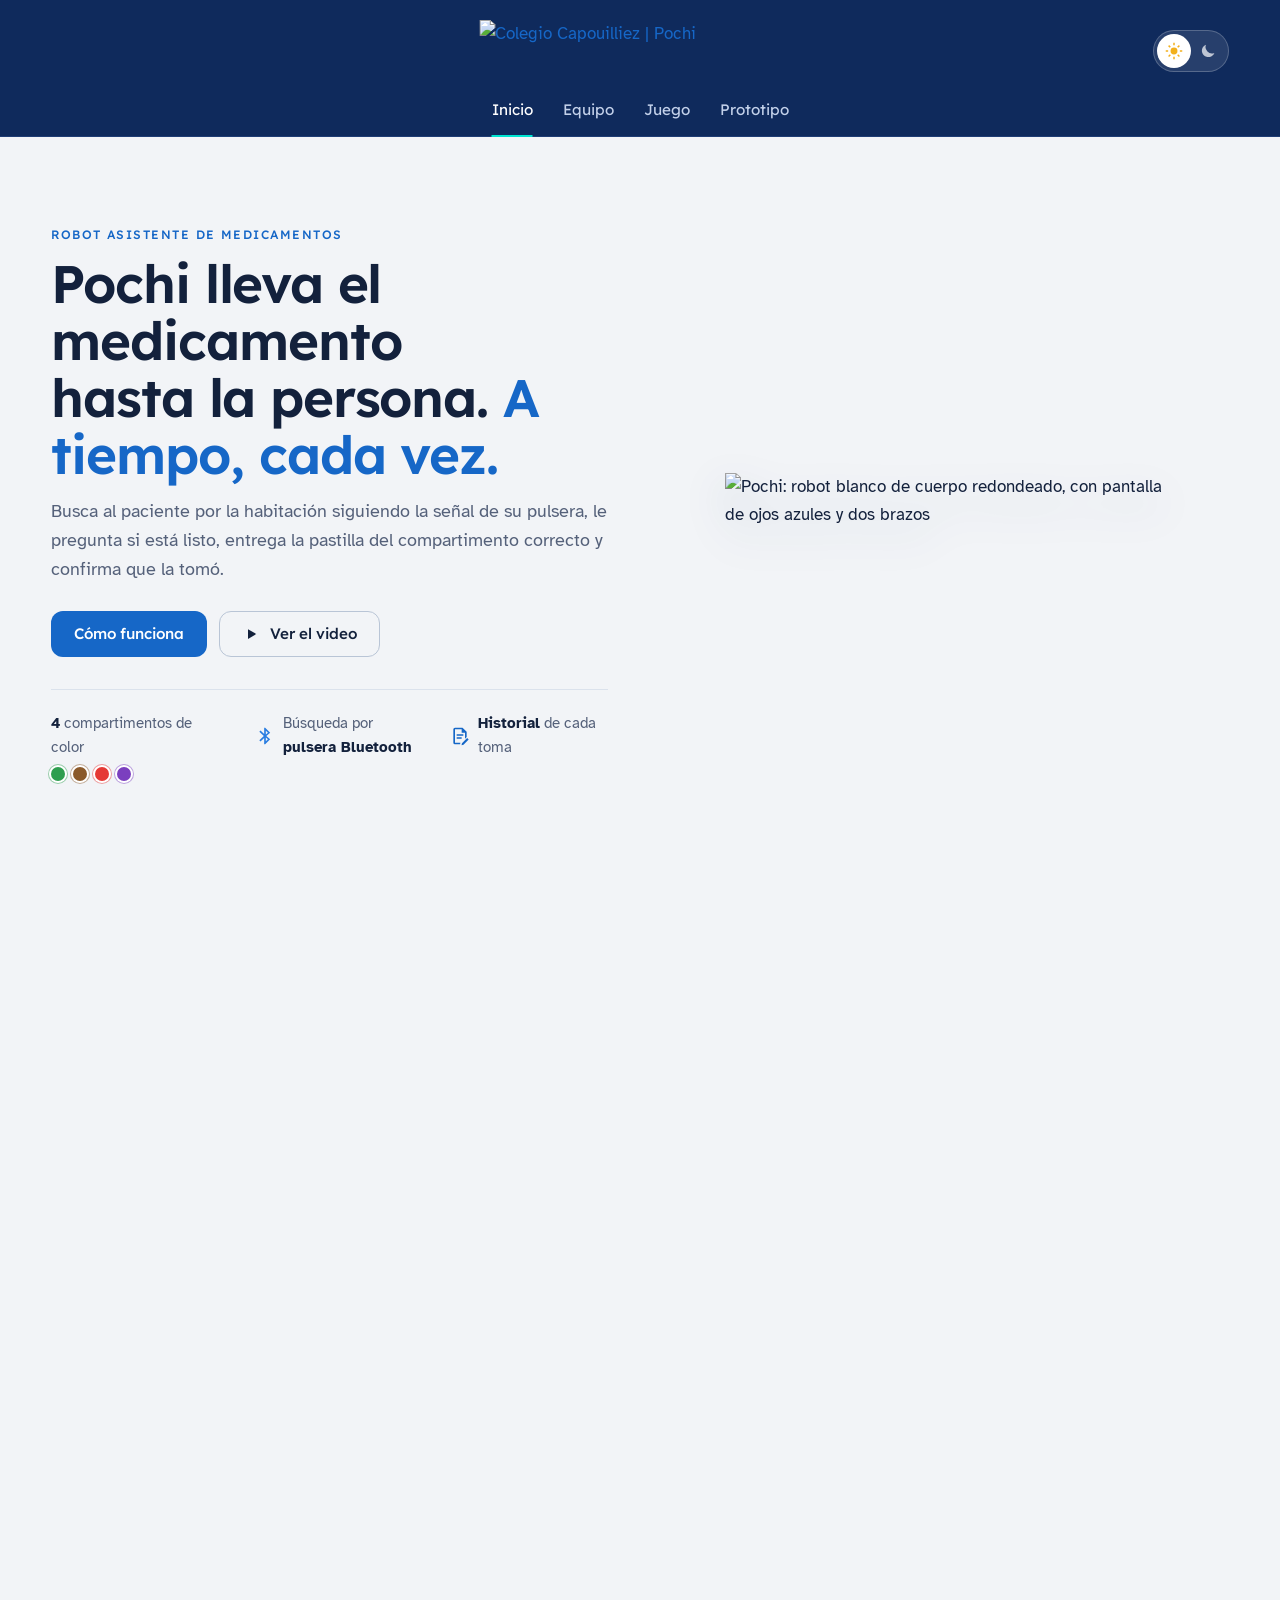
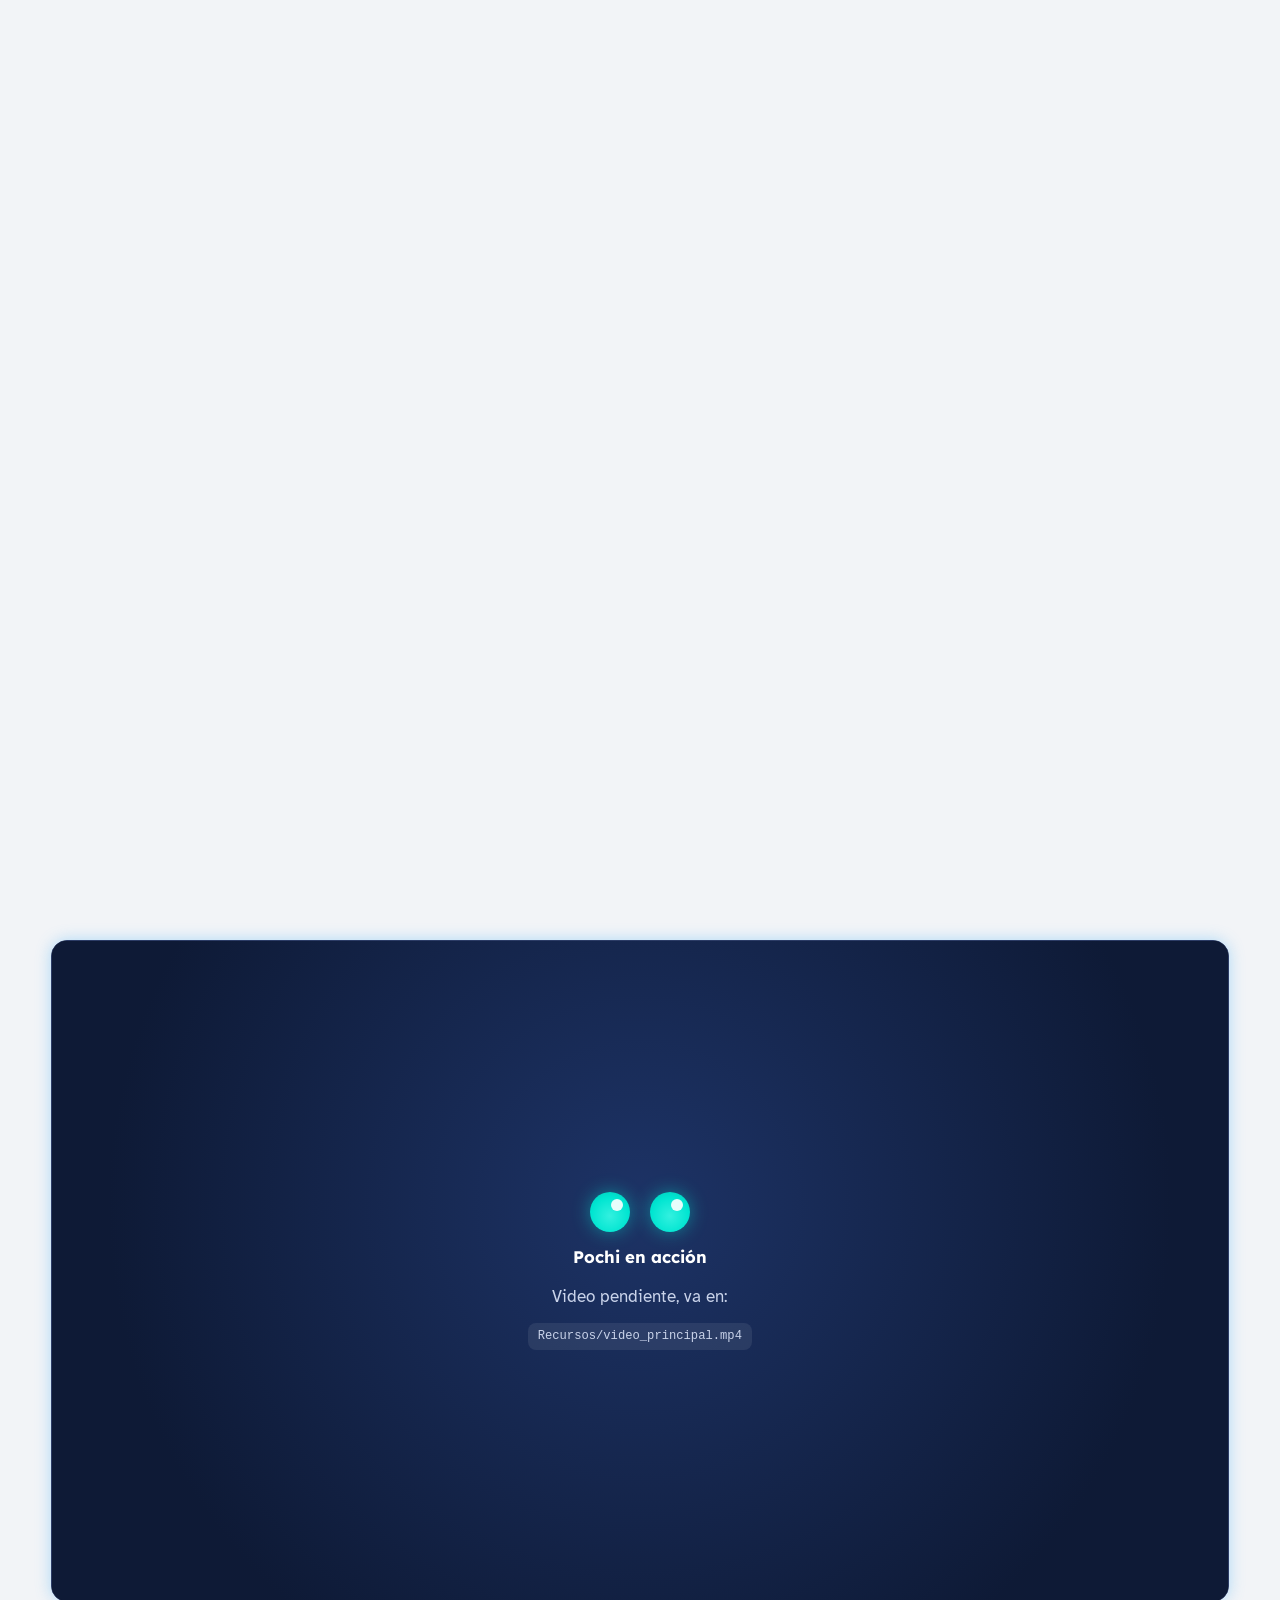
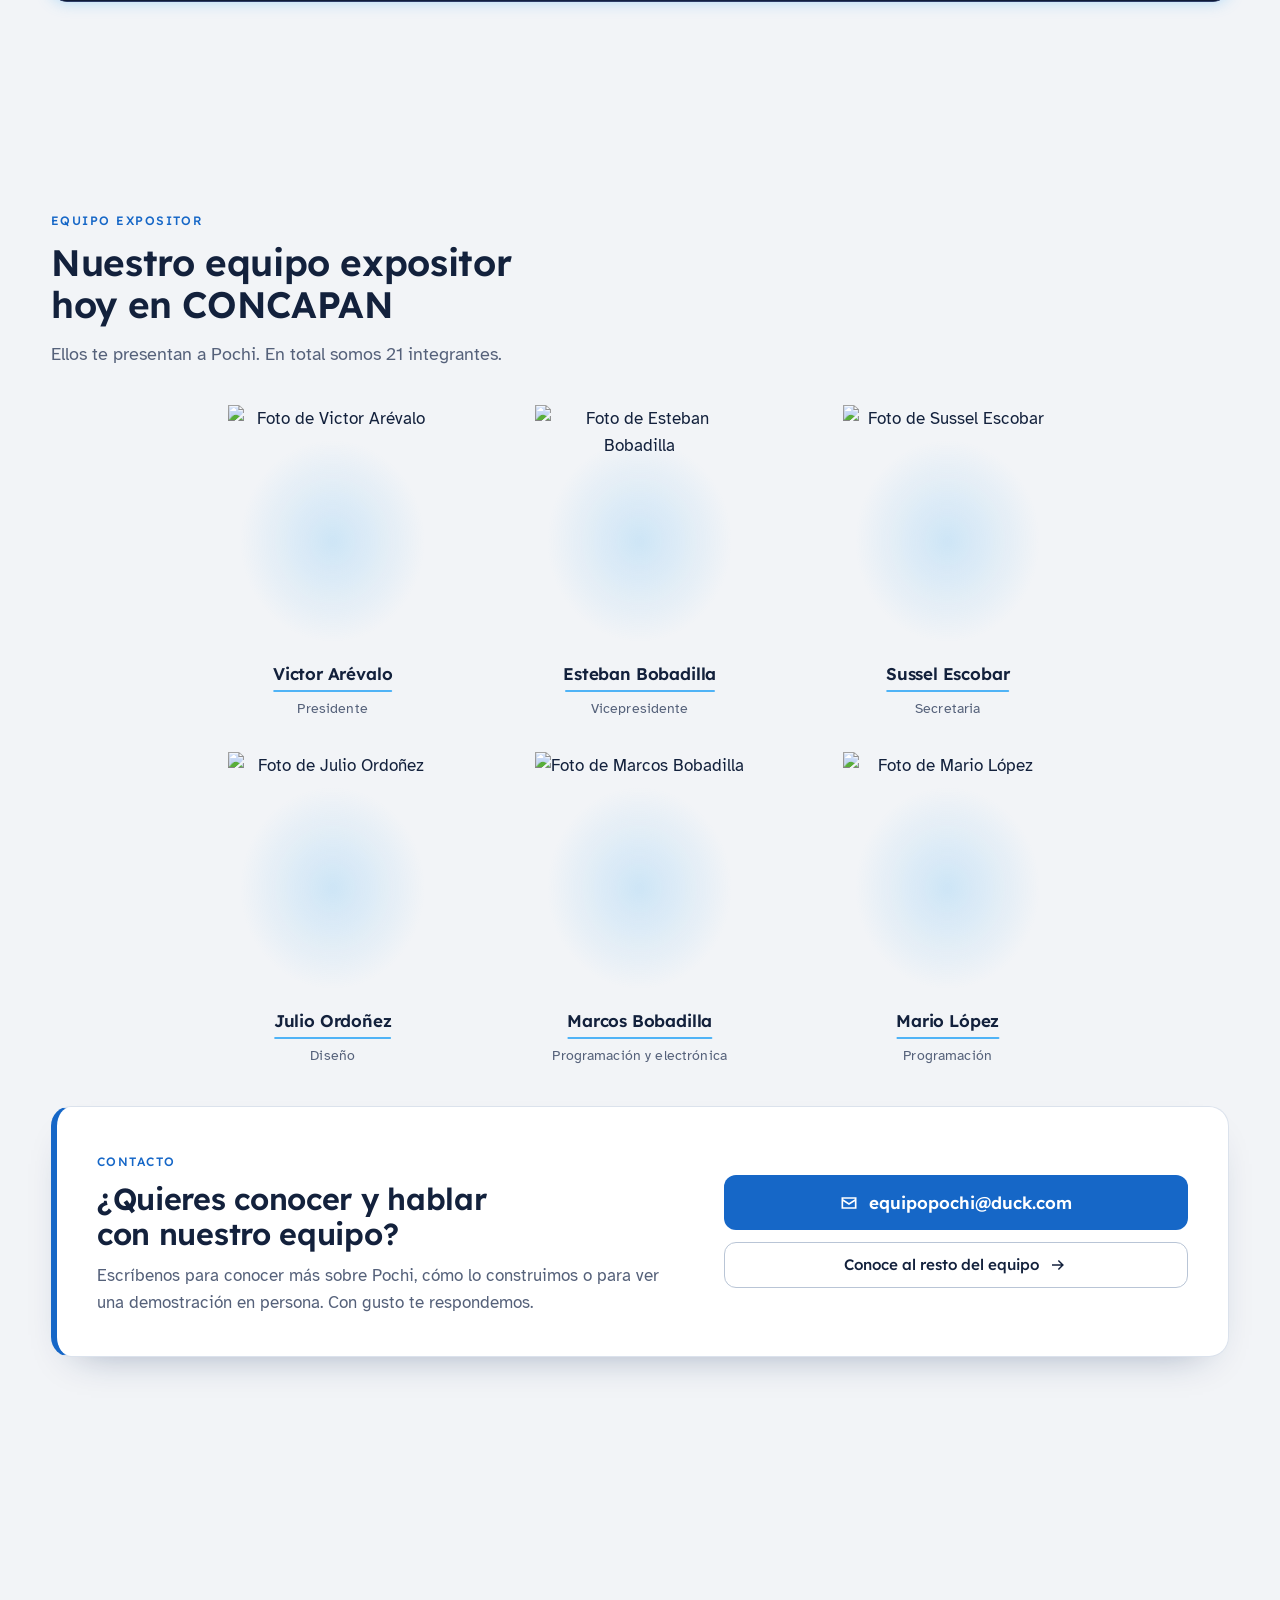
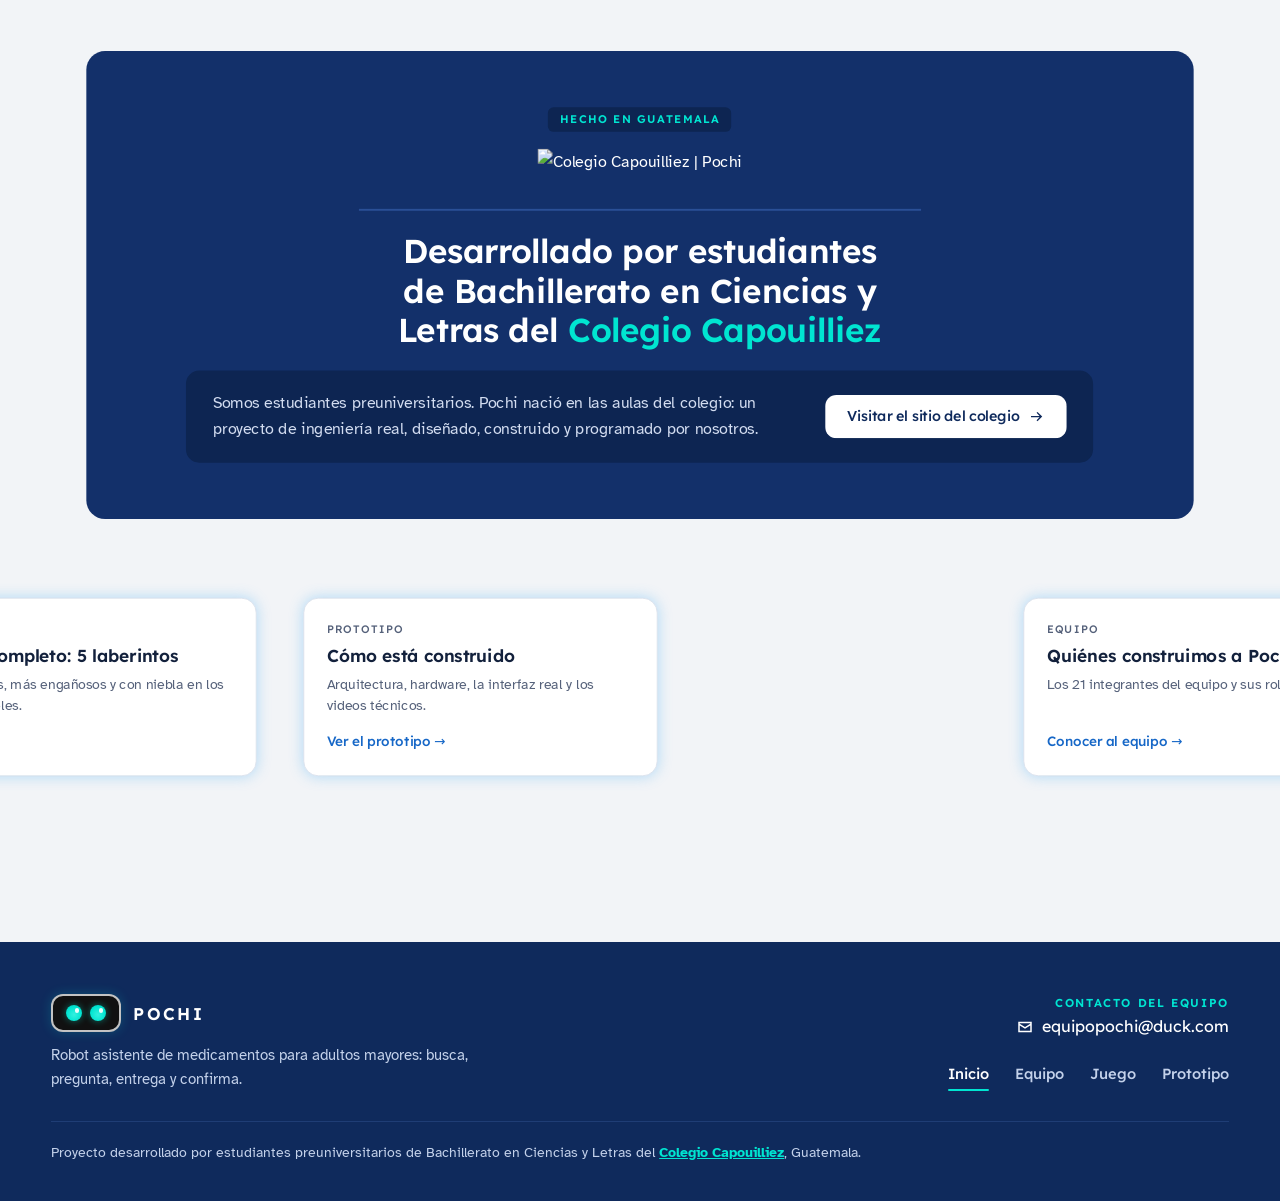
==== commit fdd7da41: "Add files via upload" ====
--- a/index.html
+++ b/index.html
@@ -13,6 +13,11 @@
 </script>
 <meta name="description" content="Pochi: robot asistente que lleva el medicamento hasta el adulto mayor, a tiempo.">
 <meta name="theme-color" content="#0f2a5c">
+<link rel="icon" href="Recursos/favicon.svg" type="image/svg+xml">
+<link rel="icon" href="Recursos/favicon.ico" sizes="48x48">
+<link rel="apple-touch-icon" href="Recursos/apple-touch-icon.png">
+<link rel="manifest" href="Recursos/site.webmanifest">
+<meta name="apple-mobile-web-app-title" content="Pochi">
 <link rel="preconnect" href="https://fonts.googleapis.com">
 <link rel="preconnect" href="https://fonts.gstatic.com" crossorigin>
 <link rel="stylesheet" href="https://fonts.googleapis.com/css2?family=Atkinson+Hyperlegible:ital,wght@0,400;0,700;1,400&family=JetBrains+Mono:wght@500;700&family=Lexend:wght@400;500;600;700&display=swap">
